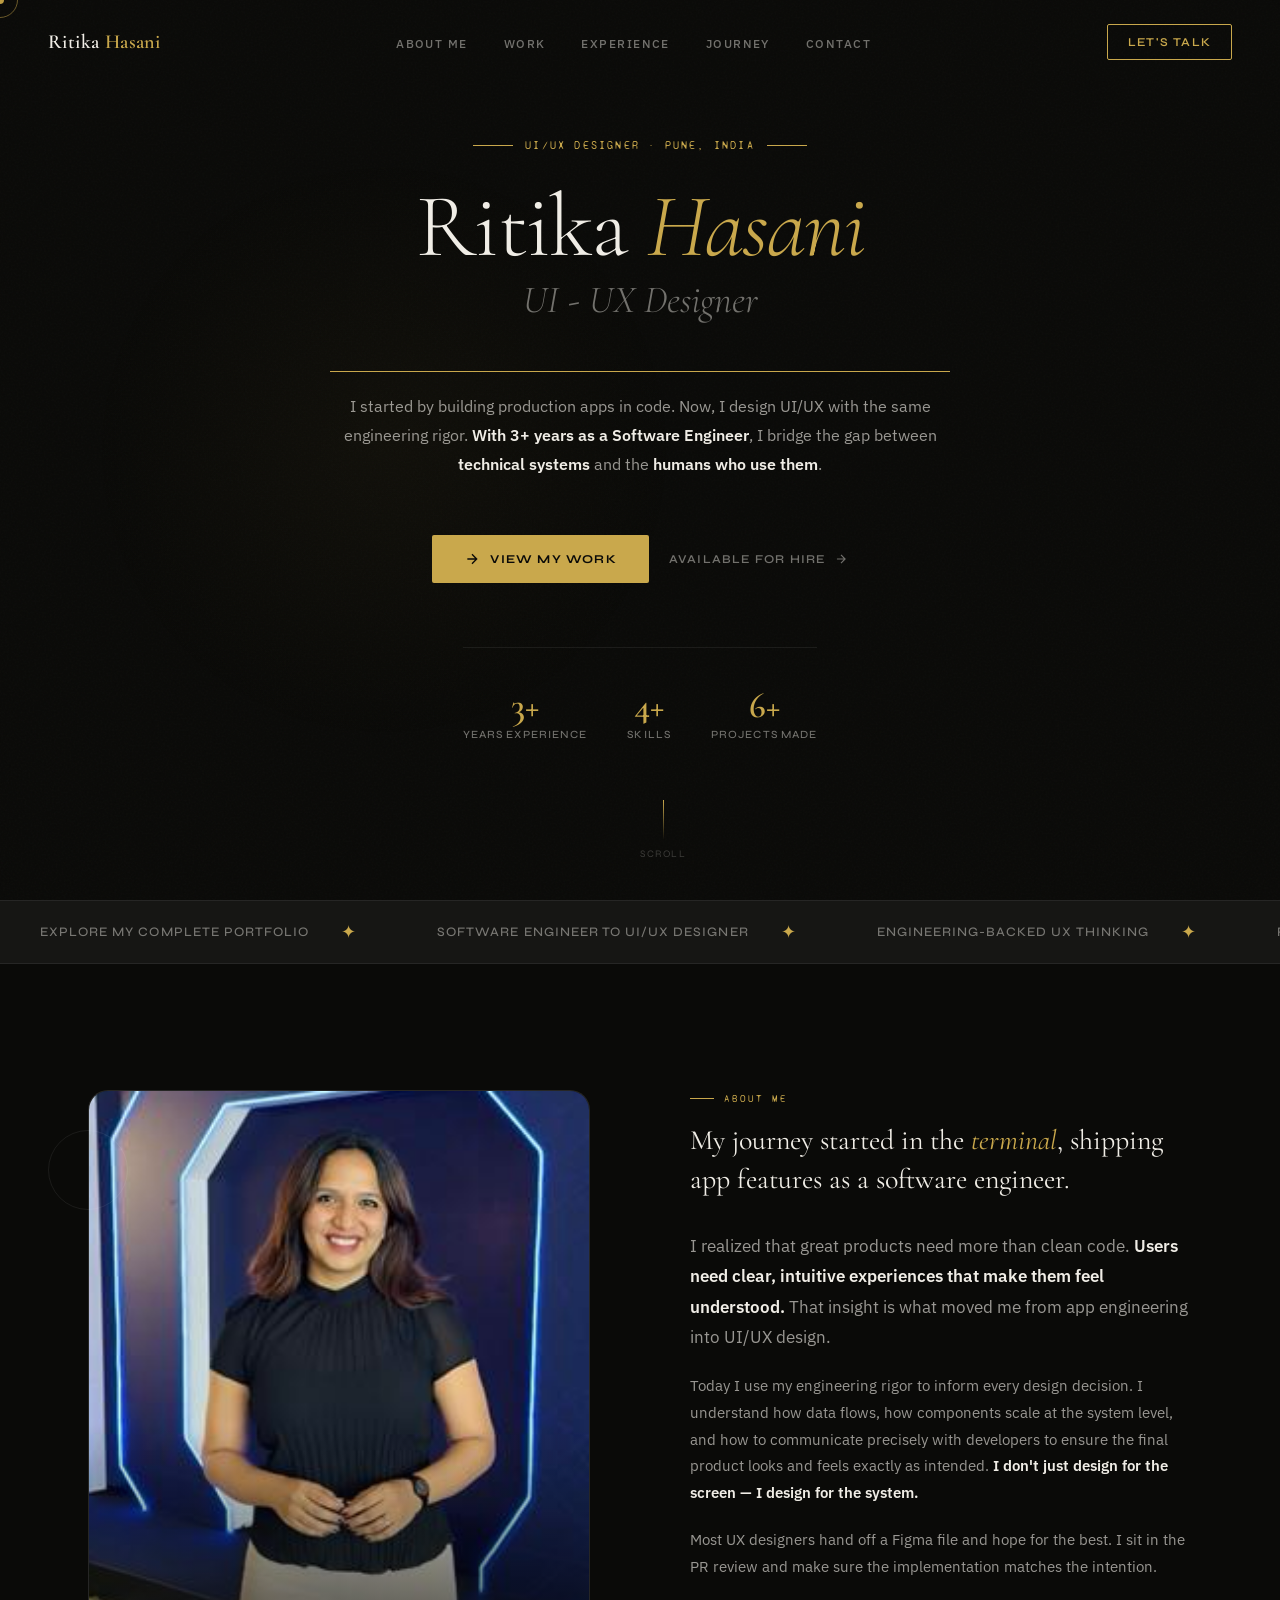
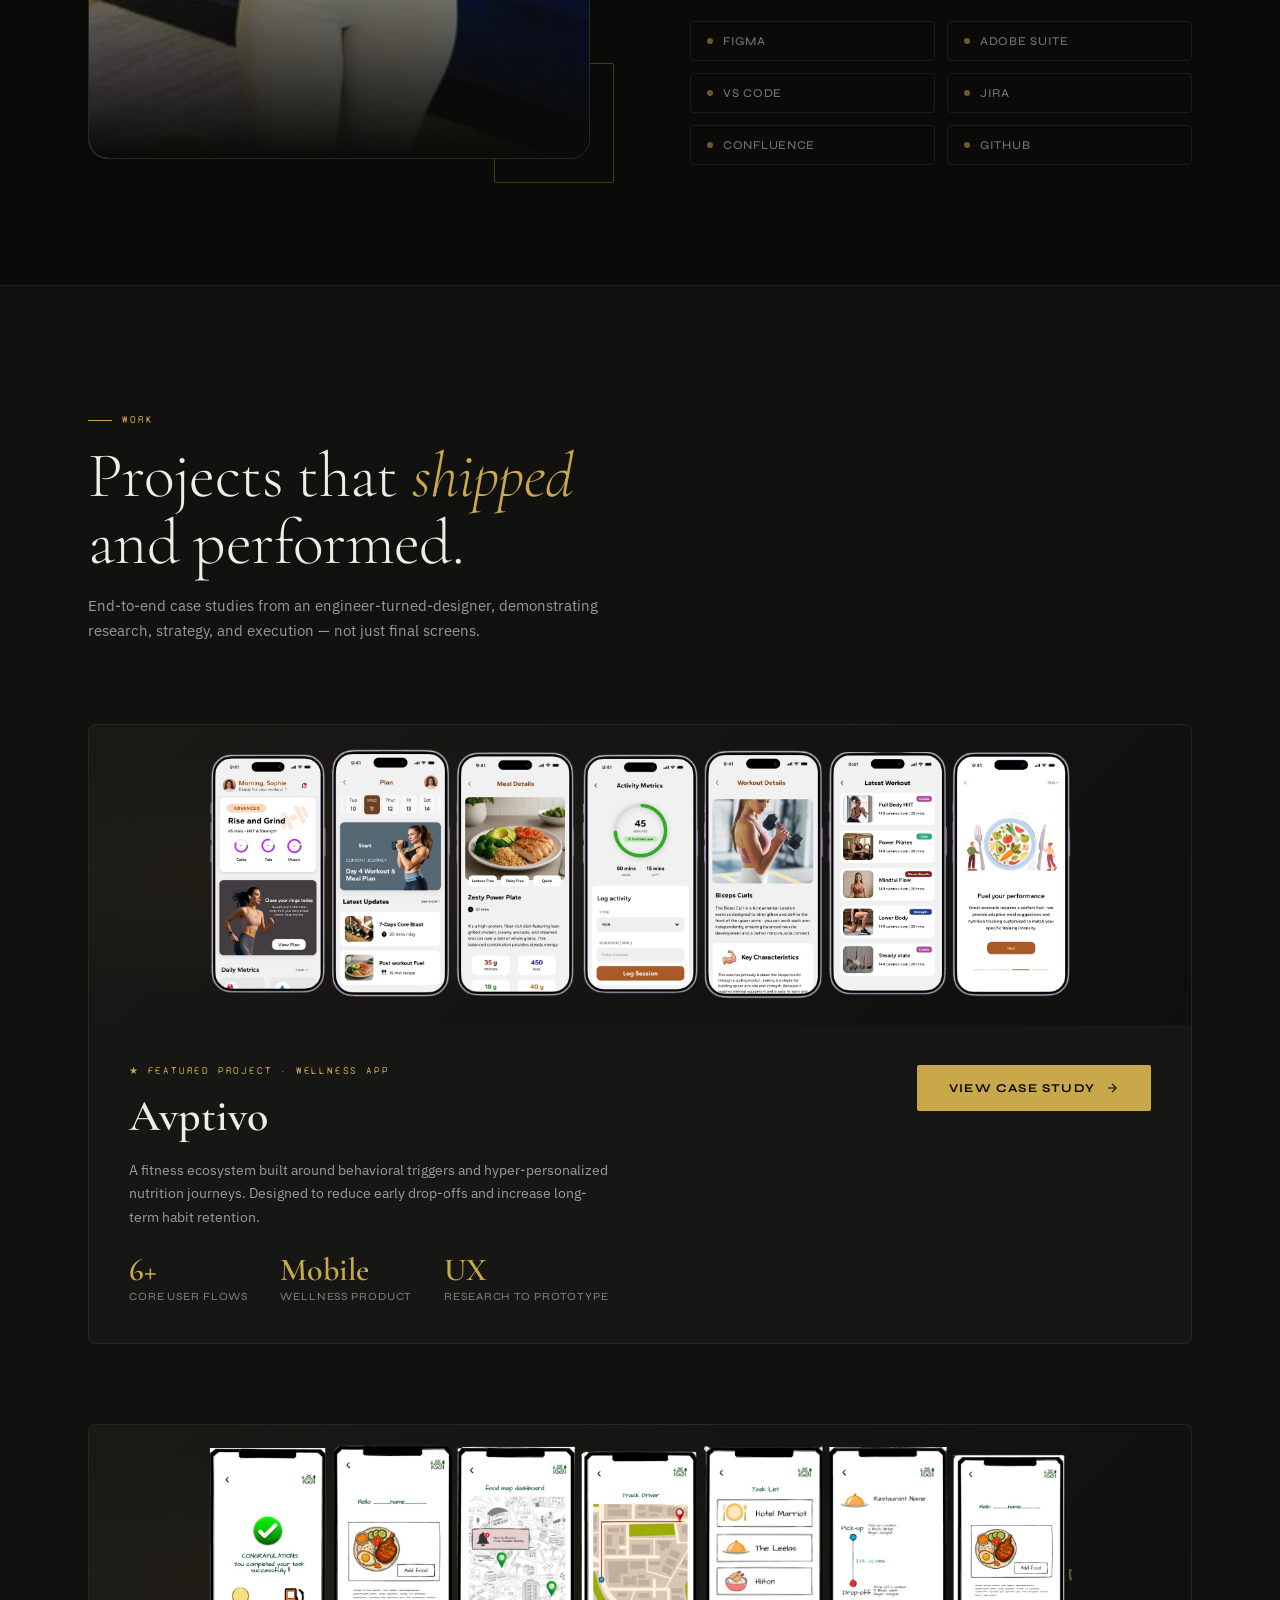
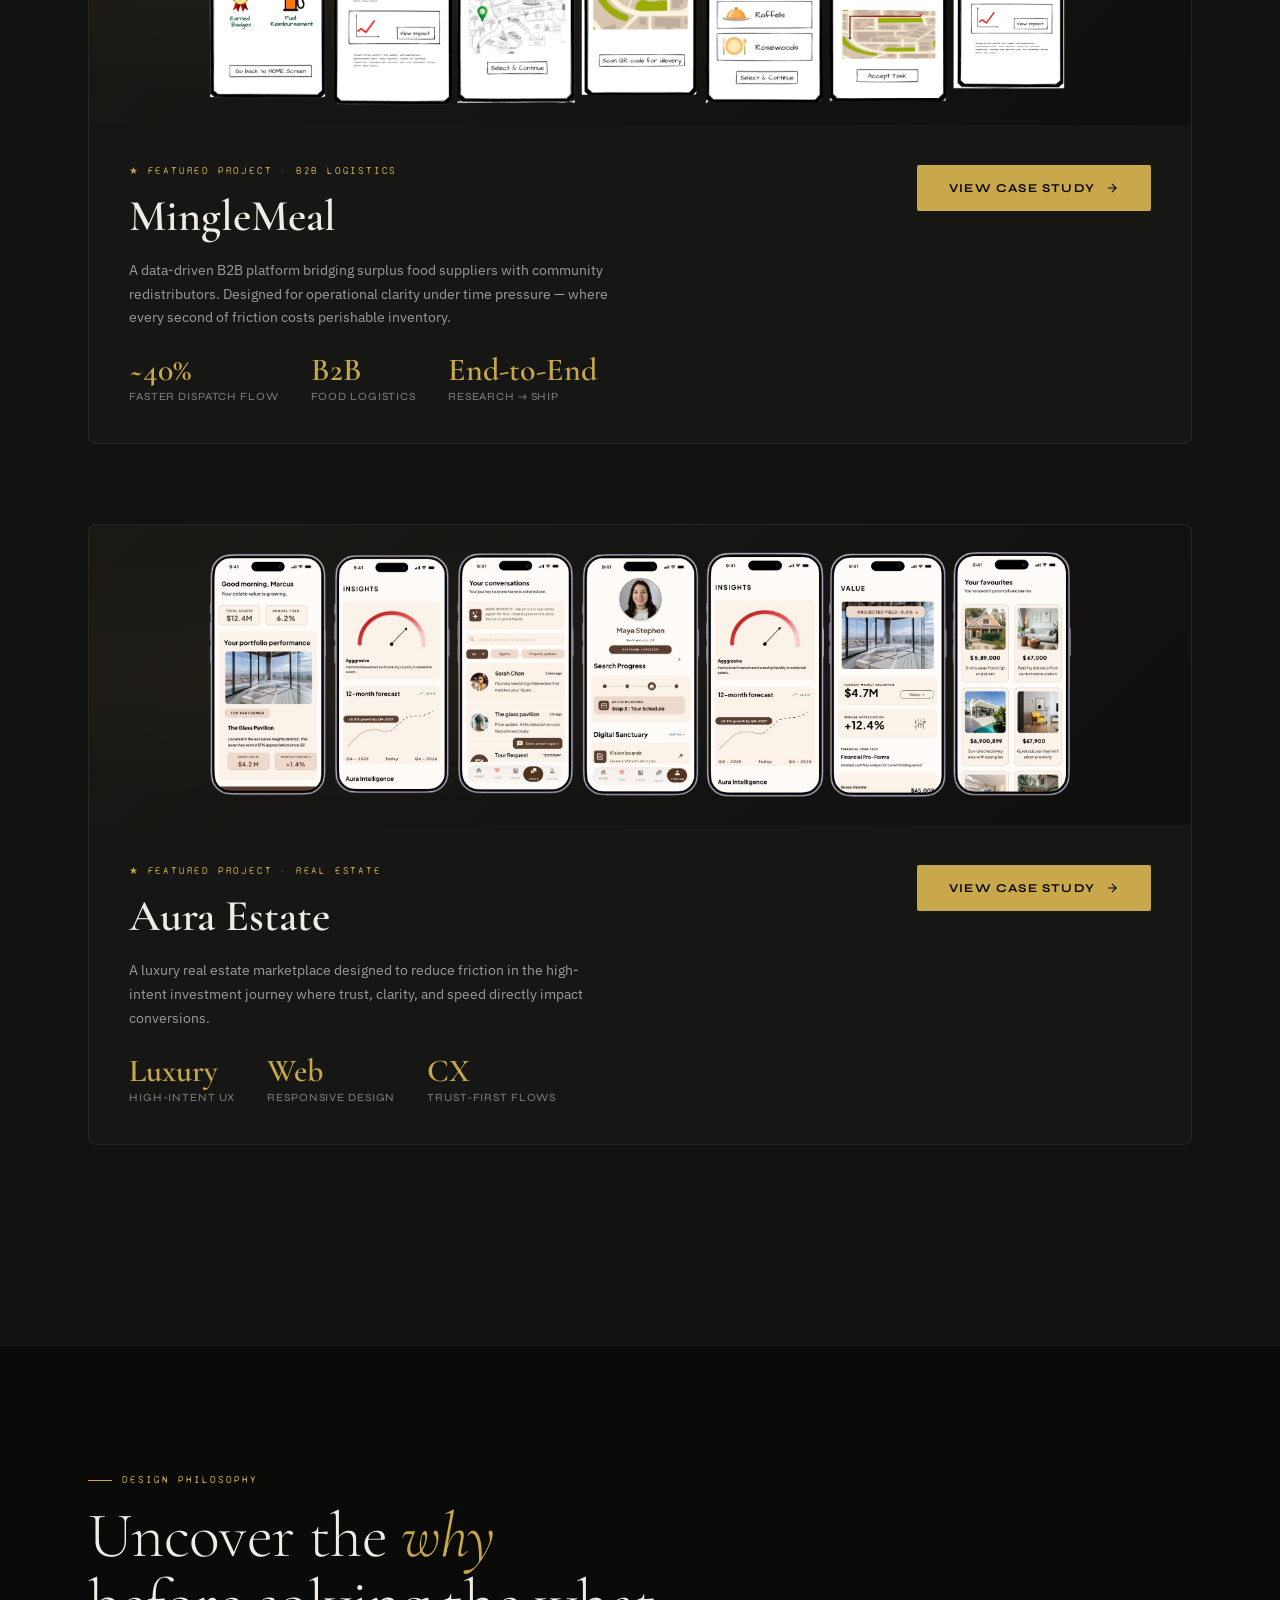
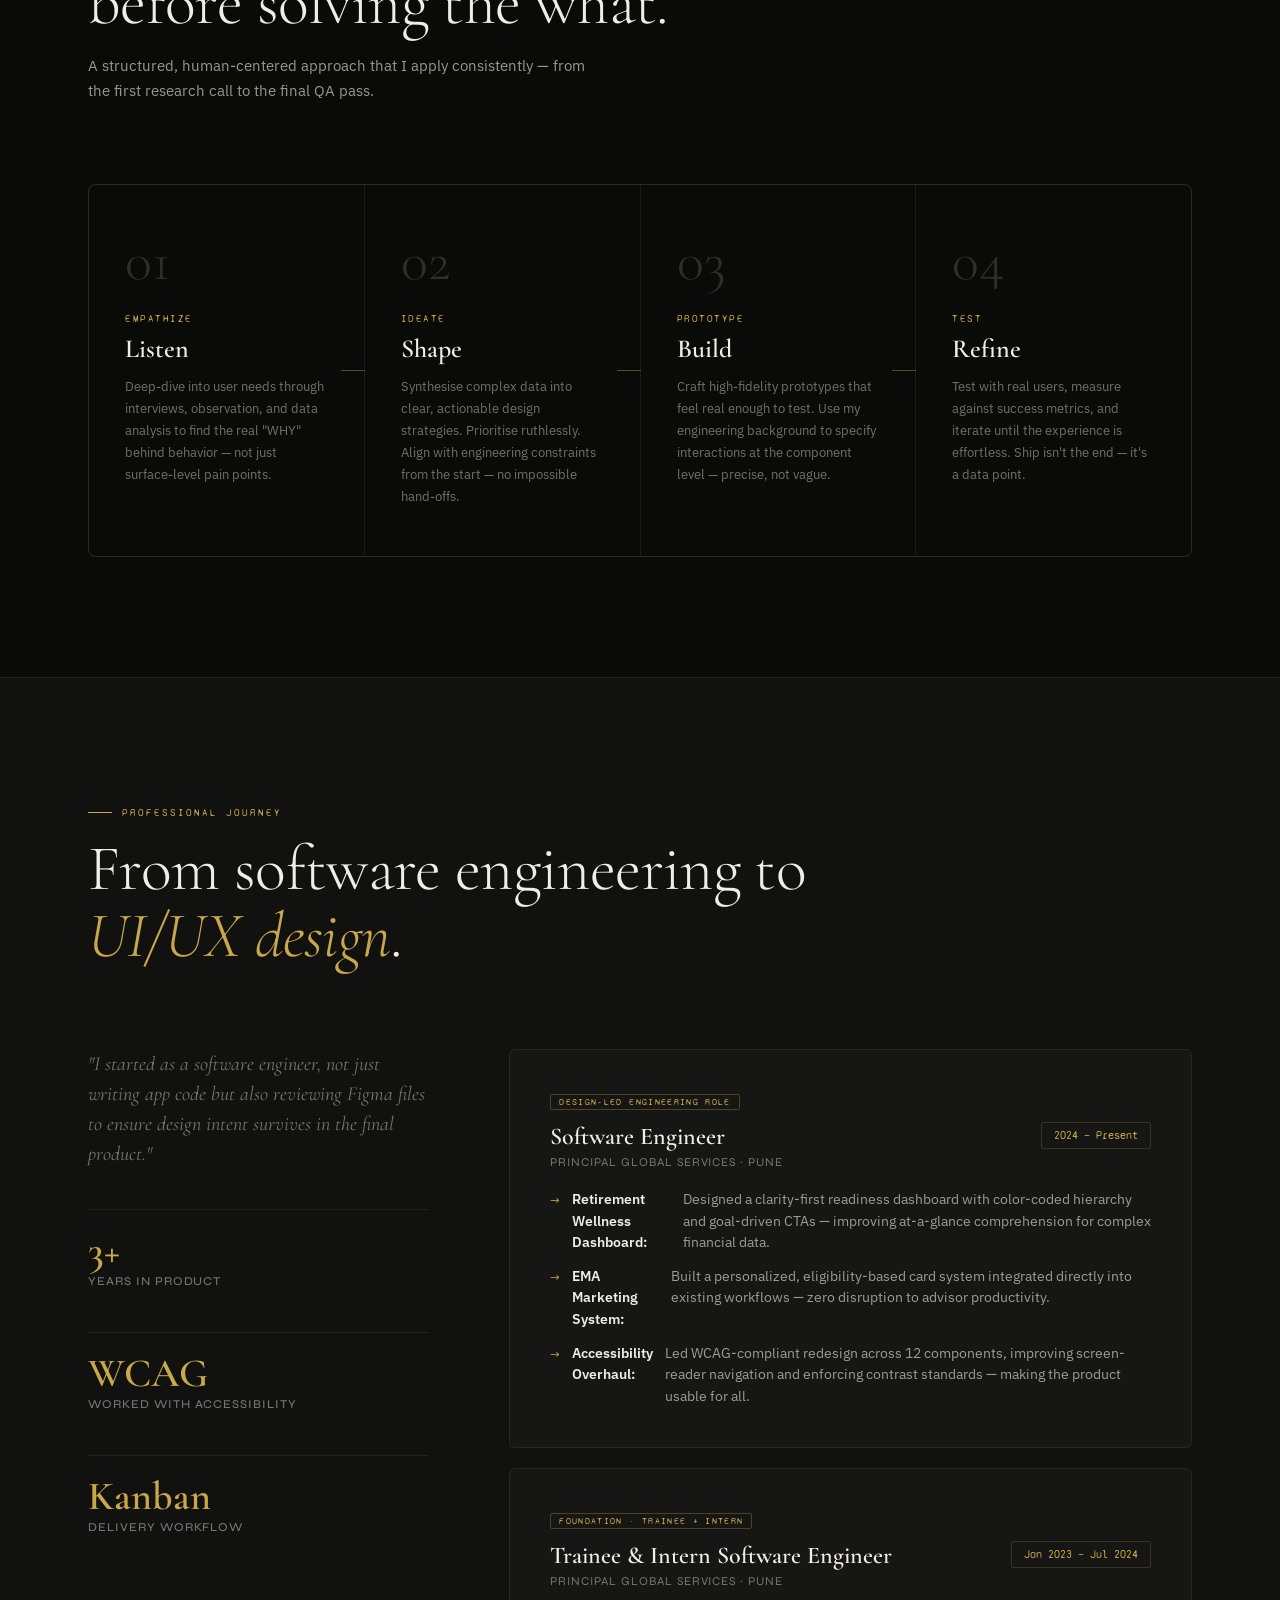
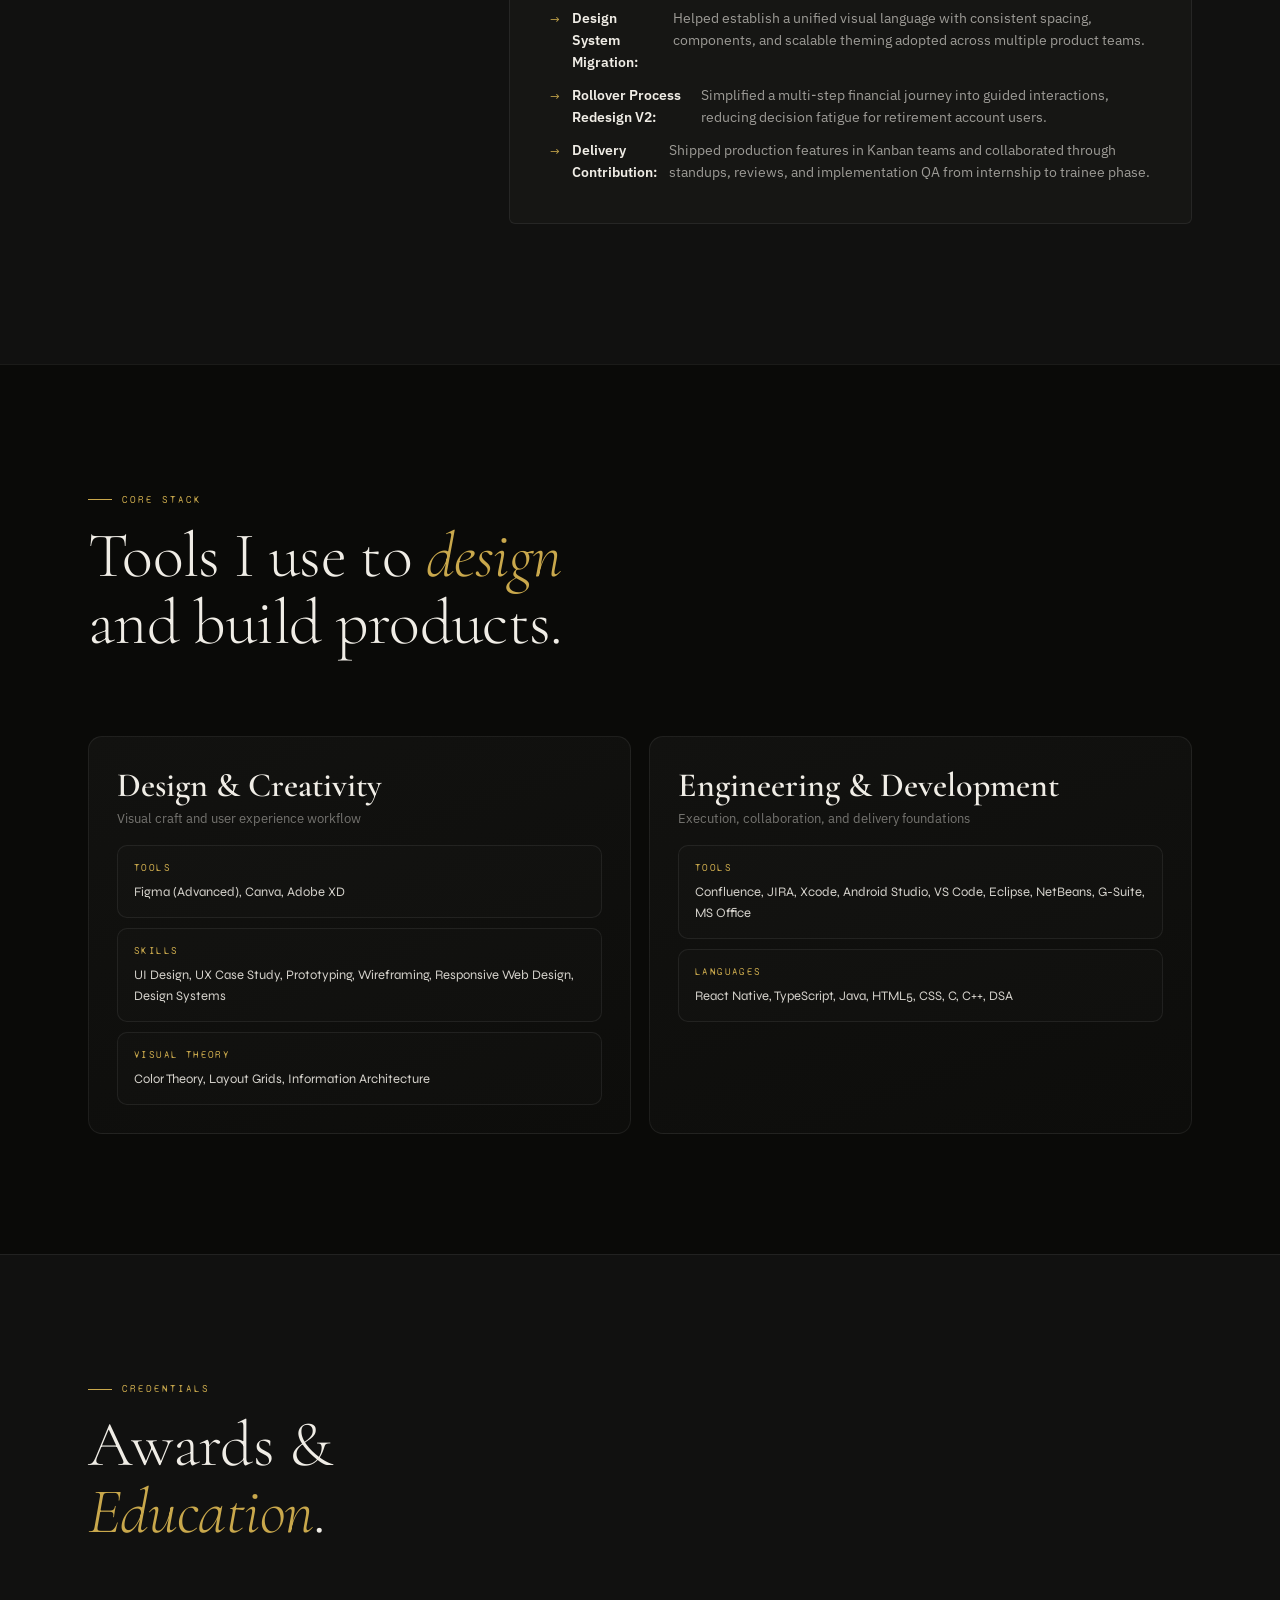
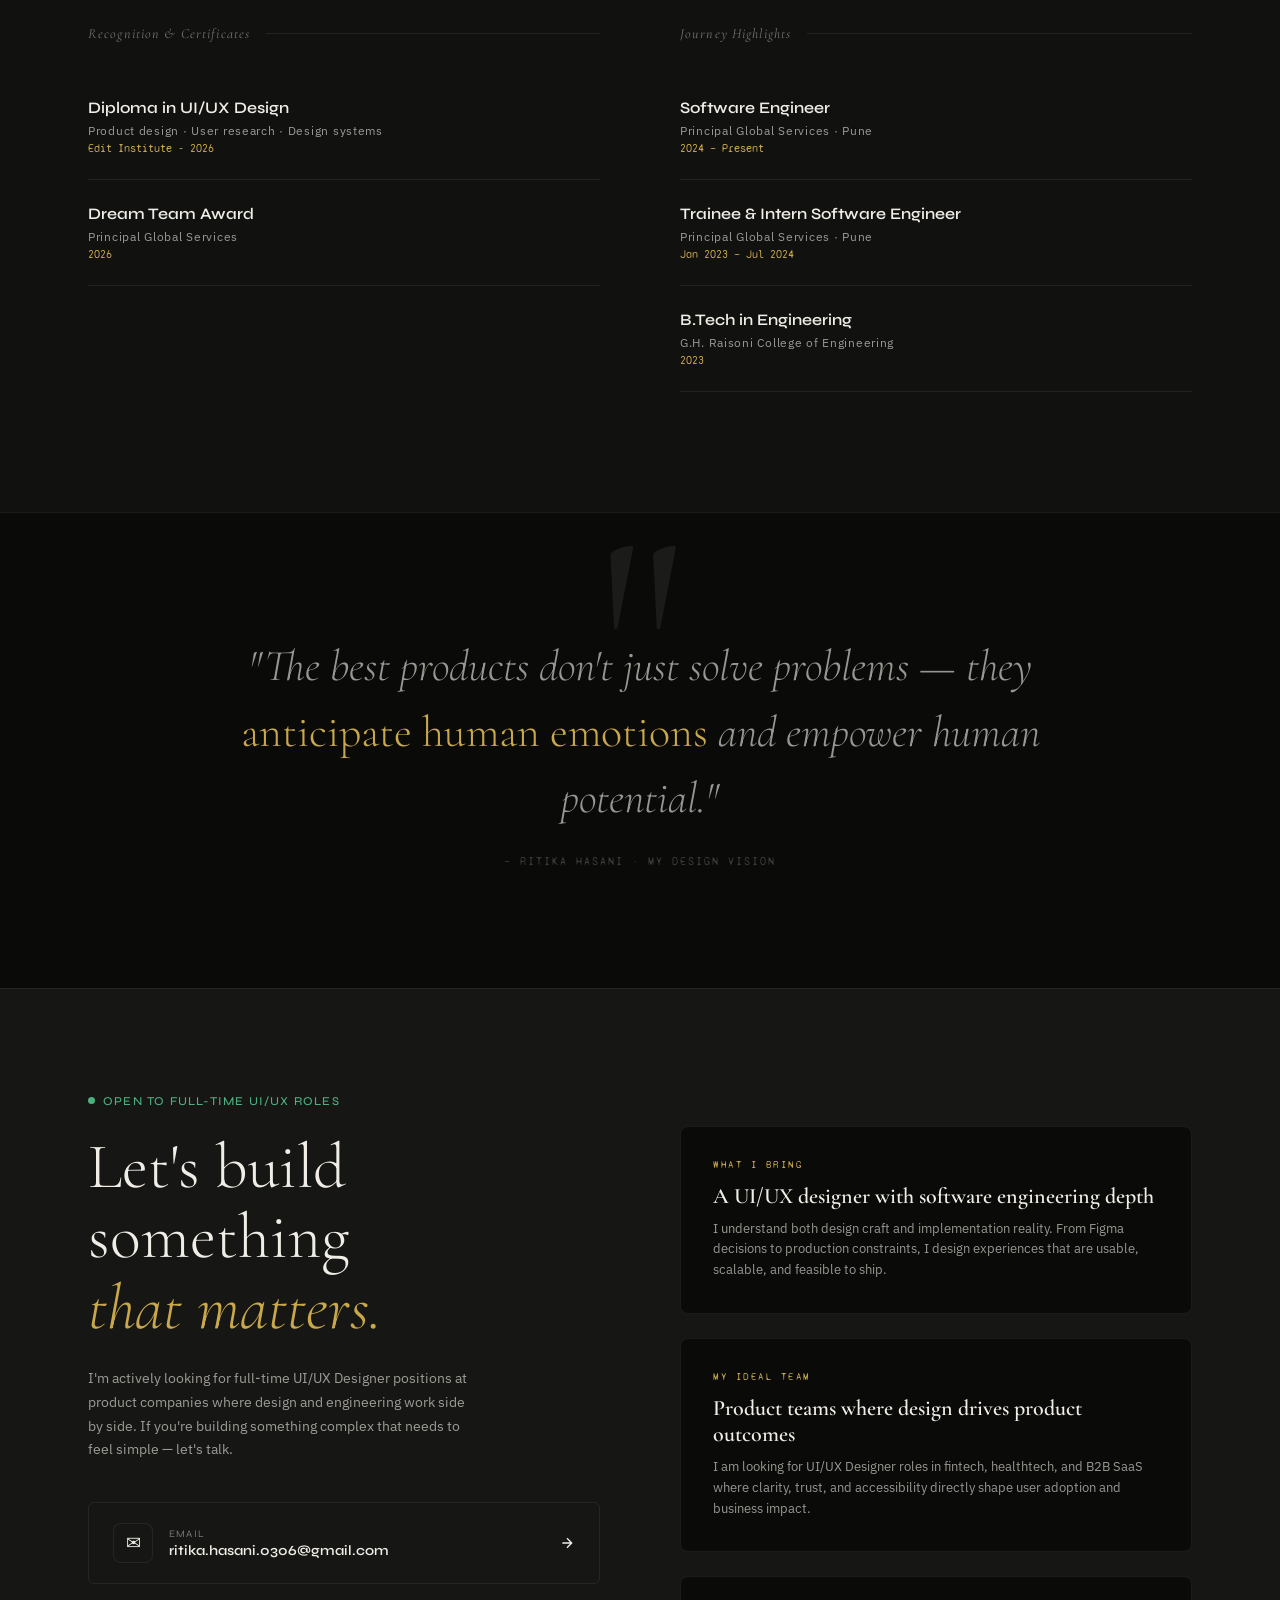
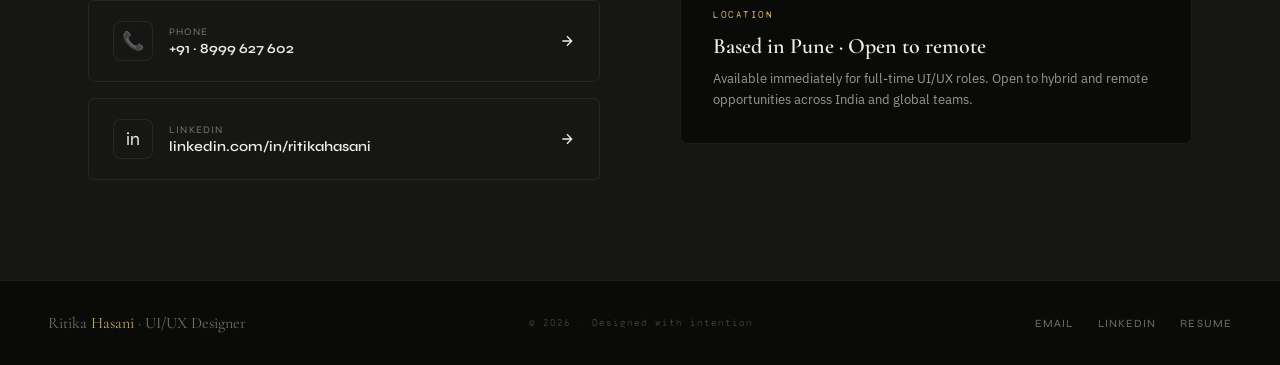
==== index.html @ 367a0a93 "Portfolio files and images" ====
<!DOCTYPE html>
<html lang="en">
  <head>
    <meta charset="UTF-8" />
    <meta name="viewport" content="width=device-width, initial-scale=1.0" />
    <title>Ritika Hasani — UI/UX Designer</title>
    <link rel="preconnect" href="https://fonts.googleapis.com" />
    <link
      href="https://fonts.googleapis.com/css2?family=Cormorant+Garamond:ital,wght@0,300;0,400;0,600;0,700;1,300;1,400;1,600&family=IBM+Plex+Sans:wght@400;500;600;700&family=Syne:wght@400;500;600;700;800&family=Syne+Mono&display=swap"
      rel="stylesheet"
    />
    <link rel="stylesheet" href="portfolio.css" />
  </head>
  <body>
    <!-- Cursor -->
    <div class="cursor" id="cursor"></div>
    <div class="cursor-ring" id="cursorRing"></div>

    <!-- ═══════ NAV ═══════ -->
    <nav id="nav">
      <a href="#" class="nav-logo">Ritika <span>Hasani</span></a>
      <ul class="nav-links">
        <li><a href="#about">About Me</a></li>
        <li><a href="#work">Work</a></li>
        <li><a href="#experience">Experience</a></li>
        <li><a href="#credentials">Journey</a></li>
        <li><a href="#contact">Contact</a></li>
      </ul>
      <a href="mailto:ritika.hasani.0306@gmail.com" class="nav-cta"
        >Let's Talk</a
      >
    </nav>

    <!-- ═══════ HERO ═══════ -->
    <section id="hero">
      <div class="hero-glow"></div>
      <div class="hero-left">
        <div class="hero-eyebrow">
          <div class="hero-eyebrow-line"></div>
          <span class="hero-eyebrow-text">UI/UX Designer · Pune, India</span>
          <div class="hero-eyebrow-line"></div>
        </div>
        <h1 class="hero-name">Ritika <em>Hasani</em></h1>
        <p class="hero-role">UI - UX Designer</p>
        <p class="hero-statement">
          I started by building production apps in code. Now, I design UI/UX
          with the same engineering rigor.
          <strong>With 3+ years as a Software Engineer</strong>, I bridge the
          gap between <strong>technical systems</strong> and the
          <strong>humans who use them</strong>.
        </p>
        <div class="hero-actions">
          <a href="#work" class="btn-primary">
            <svg
              width="16"
              height="16"
              fill="none"
              stroke="currentColor"
              stroke-width="2"
              viewBox="0 0 24 24"
            >
              <path d="M5 12h14M12 5l7 7-7 7" />
            </svg>
            View My Work
          </a>
          <a href="#contact" class="btn-secondary">
            Available for hire
            <svg
              width="14"
              height="14"
              fill="none"
              stroke="currentColor"
              stroke-width="2"
              viewBox="0 0 24 24"
            >
              <path d="M5 12h14M12 5l7 7-7 7" />
            </svg>
          </a>
        </div>
        <div class="hero-stats">
          <div>
            <div class="stat-num">3+</div>
            <div class="stat-label">Years Experience</div>
          </div>
          <div>
            <div class="stat-num">4+</div>
            <div class="stat-label">Skills</div>
          </div>
          <div>
            <div class="stat-num">6+</div>
            <div class="stat-label">Projects Made</div>
          </div>
        </div>
      </div>
      <div class="scroll-hint">
        <div class="scroll-line"></div>
        Scroll
      </div>
    </section>

    <!-- ═══════ MARQUEE ═══════ -->
    <div class="marquee-section">
      <div class="marquee-track">
        <div class="marquee-item">
          Explore My Complete Portfolio <span class="sep">✦</span>
        </div>
        <div class="marquee-item">
          Software Engineer to UI/UX Designer <span class="sep">✦</span>
        </div>
        <div class="marquee-item">
          Engineering-Backed UX Thinking <span class="sep">✦</span>
        </div>
        <div class="marquee-item">
          Real Products, Real Users, Real Outcomes <span class="sep">✦</span>
        </div>
        <div class="marquee-item">
          UI/UX Case Studies That Ship <span class="sep">✦</span>
        </div>
        <div class="marquee-item">
          Design Systems and App Development <span class="sep">✦</span>
        </div>
        <div class="marquee-item">
          Open to UI/UX Designer Roles <span class="sep">✦</span>
        </div>
        <div class="marquee-item">
          Explore My Complete Portfolio <span class="sep">✦</span>
        </div>
        <div class="marquee-item">
          Software Engineer to UI/UX Designer <span class="sep">✦</span>
        </div>
        <div class="marquee-item">
          Engineering-Backed UX Thinking <span class="sep">✦</span>
        </div>
        <div class="marquee-item">
          Real Products, Real Users, Real Outcomes <span class="sep">✦</span>
        </div>
        <div class="marquee-item">
          UI/UX Case Studies That Ship <span class="sep">✦</span>
        </div>
        <div class="marquee-item">
          Design Systems and App Development <span class="sep">✦</span>
        </div>
        <div class="marquee-item">
          Open to UI/UX Designer Roles <span class="sep">✦</span>
        </div>
      </div>
    </div>

    <!-- ═══════ ABOUT ═══════ -->
    <section id="about" class="section-pad">
      <div class="container">
        <div class="about-grid">
          <div class="about-image-area reveal">
            <div class="about-image-frame">
              <img
                class="about-image-photo"
                src="Image.png"
                alt="Ritika Hasani"
              />
            </div>
            <div class="about-deco-box"></div>
            <div class="about-deco-dot"></div>
          </div>
          <div class="about-content">
            <div class="section-tag reveal">About Me</div>
            <p class="about-lead reveal reveal-delay-1">
              My journey started in the <em>terminal</em>, shipping app features
              as a software engineer.
            </p>
            <p class="about-body about-body-shift reveal reveal-delay-2">
              I realized that great products need more than clean code.
              <strong
                >Users need clear, intuitive experiences that make them feel
                understood.</strong
              >
              That insight is what moved me from app engineering into UI/UX
              design.
            </p>
            <p class="about-body reveal reveal-delay-2">
              Today I use my engineering rigor to inform every design decision.
              I understand how data flows, how components scale at the system
              level, and how to communicate precisely with developers to ensure
              the final product looks and feels exactly as intended.
              <strong
                >I don't just design for the screen — I design for the
                system.</strong
              >
            </p>
            <p class="about-body reveal reveal-delay-3">
              Most UX designers hand off a Figma file and hope for the best. I
              sit in the PR review and make sure the implementation matches the
              intention.
            </p>
            <div class="skills-grid reveal reveal-delay-4">
              <div class="skill-chip">
                <span class="skill-chip-dot"></span>Figma
              </div>
              <div class="skill-chip">
                <span class="skill-chip-dot"></span>Adobe Suite
              </div>
              <div class="skill-chip">
                <span class="skill-chip-dot"></span>VS Code
              </div>
              <div class="skill-chip">
                <span class="skill-chip-dot"></span>JIRA
              </div>
              <div class="skill-chip">
                <span class="skill-chip-dot"></span>Confluence
              </div>
              <div class="skill-chip">
                <span class="skill-chip-dot"></span>GitHub
              </div>
            </div>
          </div>
        </div>
      </div>
    </section>

    <!-- ═══════ WORK ═══════ -->
    <section id="work" class="section-pad">
      <div class="container">
        <div class="section-header reveal">
          <div class="section-tag">Work</div>
          <h2 class="section-title">
            Projects that <em>shipped</em><br />and performed.
          </h2>
          <p class="section-subtitle">
            End-to-end case studies from an engineer-turned-designer,
            demonstrating research, strategy, and execution — not just final
            screens.
          </p>
        </div>

        <!-- Project 01 -->
        <div class="featured-project reveal">
          <div class="featured-project-image">
            <div class="project-gallery project-gallery-avptivo">
              <div class="project-shot">
                <img
                  src="avptivo_1.png"
                  alt="Avptivo screen one"
                />
              </div>
              <div class="project-shot">
                <img
                  src="avptivo_2.png"
                  alt="Avptivo screen two"
                />
              </div>
              <div class="project-shot">
                <img
                  src="avptivo_3.png"
                  alt="Avptivo screen three"
                />
              </div>
              <div class="project-shot">
                <img
                  src="avptivo_4.png"
                  alt="Avptivo screen four"
                />
              </div>
              <div class="project-shot">
                <img
                  src="avptivo_5.png"
                  alt="Avptivo screen five"
                />
              </div>
              <div class="project-shot">
                <img
                  src="avptivo_6.png"
                  alt="Avptivo screen six"
                />
              </div>
              <div class="project-shot">
                <img
                  src="avptivo_7.png"
                  alt="Avptivo screen seven"
                />
              </div>
            </div>
          </div>
          <div class="featured-project-body">
            <div>
              <div class="featured-label">
                ★ Featured Project · Wellness App
              </div>
              <h3 class="featured-title">Avptivo</h3>
              <p class="featured-desc">
                A fitness ecosystem built around behavioral triggers and
                hyper-personalized nutrition journeys. Designed to reduce early
                drop-offs and increase long-term habit retention.
              </p>
              <div class="featured-metrics">
                <div>
                  <div class="metric-val">6+</div>
                  <div class="metric-label">Core user flows</div>
                </div>
                <div>
                  <div class="metric-val">Mobile</div>
                  <div class="metric-label">Wellness product</div>
                </div>
                <div>
                  <div class="metric-val">UX</div>
                  <div class="metric-label">Research to prototype</div>
                </div>
              </div>
            </div>
            <a
              href="https://www.behance.net/gallery/241672603/MingleMeal"
              class="btn-primary"
              style="align-self: flex-start; white-space: nowrap"
              target="_blank"
              rel="noopener noreferrer"
            >
              View Case Study
              <svg
                width="14"
                height="14"
                fill="none"
                stroke="currentColor"
                stroke-width="2"
                viewBox="0 0 24 24"
              >
                <path d="M5 12h14M12 5l7 7-7 7" />
              </svg>
            </a>
          </div>
        </div>

        <!-- Project 02 -->
        <div class="featured-project reveal reveal-delay-1">
          <div class="featured-project-image">
            <div class="project-gallery project-gallery-minglemeal">
              <div class="project-shot">
                <img
                  src="minglemeal_1.png"
                  alt="MingleMeal screen one"
                />
              </div>
              <div class="project-shot">
                <img
                  src="minglemeal_2.png"
                  alt="MingleMeal screen two"
                />
              </div>
              <div class="project-shot">
                <img
                  src="minglemeal_3.png"
                  alt="MingleMeal screen three"
                />
              </div>
              <div class="project-shot">
                <img
                  src="minglemeal_4.png"
                  alt="MingleMeal screen four"
                />
              </div>
              <div class="project-shot">
                <img
                  src="minglemeal_5.png"
                  alt="MingleMeal screen five"
                />
              </div>
              <div class="project-shot">
                <img
                  src="minglemeal_6.png"
                  alt="MingleMeal screen six"
                />
              </div>
              <div class="project-shot">
                <img
                  src="minglemeal_7.png"
                  alt="MingleMeal screen seven"
                />
              </div>
            </div>
          </div>
          <div class="featured-project-body">
            <div>
              <div class="featured-label">
                ★ Featured Project · B2B Logistics
              </div>
              <h3 class="featured-title">MingleMeal</h3>
              <p class="featured-desc">
                A data-driven B2B platform bridging surplus food suppliers with
                community redistributors. Designed for operational clarity under
                time pressure — where every second of friction costs perishable
                inventory.
              </p>
              <div class="featured-metrics">
                <div>
                  <div class="metric-val">~40%</div>
                  <div class="metric-label">Faster dispatch flow</div>
                </div>
                <div>
                  <div class="metric-val">B2B</div>
                  <div class="metric-label">Food logistics</div>
                </div>
                <div>
                  <div class="metric-val">End-to-End</div>
                  <div class="metric-label">Research → Ship</div>
                </div>
              </div>
            </div>
            <a
              href="https://www.behance.net/gallery/241672603/MingleMeal"
              class="btn-primary"
              style="align-self: flex-start; white-space: nowrap"
              target="_blank"
              rel="noopener noreferrer"
            >
              View Case Study
              <svg
                width="14"
                height="14"
                fill="none"
                stroke="currentColor"
                stroke-width="2"
                viewBox="0 0 24 24"
              >
                <path d="M5 12h14M12 5l7 7-7 7" />
              </svg>
            </a>
          </div>
        </div>

        <!-- Project 03 -->
        <div class="featured-project reveal reveal-delay-2">
          <div class="featured-project-image">
            <div class="project-gallery project-gallery-aura">
              <div class="project-shot">
                <img
                  src="auraestate_1.png"
                  alt="Aura Estate screen one"
                />
              </div>
              <div class="project-shot">
                <img
                  src="auraestate_2.png"
                  alt="Aura Estate screen two"
                />
              </div>
              <div class="project-shot">
                <img
                  src="auraestate_3.png"
                  alt="Aura Estate screen three"
                />
              </div>
              <div class="project-shot">
                <img
                  src="auraestate_4.png"
                  alt="Aura Estate screen four"
                />
              </div>
              <div class="project-shot">
                <img
                  src="auraestate_5.png"
                  alt="Aura Estate screen five"
                />
              </div>
              <div class="project-shot">
                <img
                  src="auraestate_6.png"
                  alt="Aura Estate screen six"
                />
              </div>
              <div class="project-shot">
                <img
                  src="auraestate_7.png"
                  alt="Aura Estate screen seven"
                />
              </div>
            </div>
          </div>
          <div class="featured-project-body">
            <div>
              <div class="featured-label">★ Featured Project · Real Estate</div>
              <h3 class="featured-title">Aura Estate</h3>
              <p class="featured-desc">
                A luxury real estate marketplace designed to reduce friction in
                the high-intent investment journey where trust, clarity, and
                speed directly impact conversions.
              </p>
              <div class="featured-metrics">
                <div>
                  <div class="metric-val">Luxury</div>
                  <div class="metric-label">High-intent UX</div>
                </div>
                <div>
                  <div class="metric-val">Web</div>
                  <div class="metric-label">Responsive design</div>
                </div>
                <div>
                  <div class="metric-val">CX</div>
                  <div class="metric-label">Trust-first flows</div>
                </div>
              </div>
            </div>
            <a
              href="https://www.behance.net/gallery/247977753/Aura-estate"
              class="btn-primary"
              style="align-self: flex-start; white-space: nowrap"
              target="_blank"
              rel="noopener noreferrer"
            >
              View Case Study
              <svg
                width="14"
                height="14"
                fill="none"
                stroke="currentColor"
                stroke-width="2"
                viewBox="0 0 24 24"
              >
                <path d="M5 12h14M12 5l7 7-7 7" />
              </svg>
            </a>
          </div>
        </div>
      </div>
    </section>

    <!-- ═══════ PROCESS ═══════ -->
    <section id="process" class="section-pad">
      <div class="container">
        <div class="section-header reveal">
          <div class="section-tag">Design Philosophy</div>
          <h2 class="section-title">
            Uncover the <em>why</em><br />before solving the what.
          </h2>
          <p class="section-subtitle">
            A structured, human-centered approach that I apply consistently —
            from the first research call to the final QA pass.
          </p>
        </div>
        <div class="process-grid reveal">
          <div class="process-step">
            <div class="process-step-num">01</div>
            <div class="process-step-label">Empathize</div>
            <div class="process-step-title">Listen</div>
            <div class="process-step-body">
              Deep-dive into user needs through interviews, observation, and
              data analysis to find the real "WHY" behind behavior — not just
              surface-level pain points.
            </div>
            <div class="process-connector"></div>
          </div>
          <div class="process-step">
            <div class="process-step-num">02</div>
            <div class="process-step-label">Ideate</div>
            <div class="process-step-title">Shape</div>
            <div class="process-step-body">
              Synthesise complex data into clear, actionable design strategies.
              Prioritise ruthlessly. Align with engineering constraints from the
              start — no impossible hand-offs.
            </div>
            <div class="process-connector"></div>
          </div>
          <div class="process-step">
            <div class="process-step-num">03</div>
            <div class="process-step-label">Prototype</div>
            <div class="process-step-title">Build</div>
            <div class="process-step-body">
              Craft high-fidelity prototypes that feel real enough to test. Use
              my engineering background to specify interactions at the component
              level — precise, not vague.
            </div>
            <div class="process-connector"></div>
          </div>
          <div class="process-step">
            <div class="process-step-num">04</div>
            <div class="process-step-label">Test</div>
            <div class="process-step-title">Refine</div>
            <div class="process-step-body">
              Test with real users, measure against success metrics, and iterate
              until the experience is effortless. Ship isn't the end — it's a
              data point.
            </div>
          </div>
        </div>
      </div>
    </section>

    <!-- ═══════ EXPERIENCE ═══════ -->
    <section id="experience" class="section-pad">
      <div class="container">
        <div class="section-header reveal">
          <div class="section-tag">Professional Journey</div>
          <h2 class="section-title">
            From software engineering to<br /><em>UI/UX design</em>.
          </h2>
        </div>
        <div class="exp-layout">
          <div class="exp-sidebar reveal">
            <p class="exp-sidebar-title">
              "I started as a software engineer, not just writing app code but
              also reviewing Figma files to ensure design intent survives in the
              final product."
            </p>
            <div class="exp-quick-stats">
              <div class="exp-stat">
                <div class="exp-stat-num">3+</div>
                <div class="exp-stat-label">Years in Product</div>
              </div>
              <div class="exp-stat">
                <div class="exp-stat-num">WCAG</div>
                <div class="exp-stat-label">Worked with Accessibility</div>
              </div>
              <div class="exp-stat">
                <div class="exp-stat-num">Kanban</div>
                <div class="exp-stat-label">Delivery Workflow</div>
              </div>
            </div>
          </div>
          <div class="exp-timeline">
            <div class="exp-entry reveal">
              <div class="exp-design-label">Design-led Engineering Role</div>
              <div class="exp-entry-header">
                <div>
                  <div class="exp-role">Software Engineer</div>
                  <div class="exp-company">
                    Principal Global Services · Pune
                  </div>
                </div>
                <div class="exp-dates">2024 — Present</div>
              </div>
              <ul class="exp-highlights">
                <li>
                  <strong>Retirement Wellness Dashboard:</strong> Designed a
                  clarity-first readiness dashboard with color-coded hierarchy
                  and goal-driven CTAs — improving at-a-glance comprehension for
                  complex financial data.
                </li>
                <li>
                  <strong>EMA Marketing System:</strong> Built a personalized,
                  eligibility-based card system integrated directly into
                  existing workflows — zero disruption to advisor productivity.
                </li>
                <li>
                  <strong>Accessibility Overhaul:</strong> Led WCAG-compliant
                  redesign across 12 components, improving screen-reader
                  navigation and enforcing contrast standards — making the
                  product usable for all.
                </li>
              </ul>
            </div>
            <div class="exp-entry reveal reveal-delay-1">
              <div class="exp-design-label">Foundation · Trainee + Intern</div>
              <div class="exp-entry-header">
                <div>
                  <div class="exp-role">Trainee & Intern Software Engineer</div>
                  <div class="exp-company">
                    Principal Global Services · Pune
                  </div>
                </div>
                <div class="exp-dates">Jan 2023 — Jul 2024</div>
              </div>
              <ul class="exp-highlights">
                <li>
                  <strong>Design System Migration:</strong> Helped establish a
                  unified visual language with consistent spacing, components,
                  and scalable theming adopted across multiple product teams.
                </li>
                <li>
                  <strong>Rollover Process Redesign V2:</strong> Simplified a
                  multi-step financial journey into guided interactions,
                  reducing decision fatigue for retirement account users.
                </li>
                <li>
                  <strong>Delivery Contribution:</strong> Shipped production
                  features in Kanban teams and collaborated through standups,
                  reviews, and implementation QA from internship to trainee
                  phase.
                </li>
              </ul>
            </div>
          </div>
        </div>
      </div>
    </section>

    <!-- ═══════ TOOLS ═══════ -->
    <section id="stack" class="section-pad">
      <div class="container">
        <div class="section-header reveal">
          <div class="section-tag">Core Stack</div>
          <h2 class="section-title">
            Tools I use to <em>design</em><br />and build products.
          </h2>
        </div>
        <div class="stack-tabs reveal">
          <article class="stack-tab">
            <div class="stack-tab-head">
              <h3>Design & Creativity</h3>
              <p>Visual craft and user experience workflow</p>
            </div>
            <div class="stack-chip-grid">
              <div class="stack-chip">
                <span class="stack-chip-label">Tools</span>
                Figma (Advanced), Canva, Adobe XD
              </div>
              <div class="stack-chip">
                <span class="stack-chip-label">Skills</span>
                UI Design, UX Case Study, Prototyping, Wireframing, Responsive
                Web Design, Design Systems
              </div>
              <div class="stack-chip">
                <span class="stack-chip-label">Visual Theory</span>
                Color Theory, Layout Grids, Information Architecture
              </div>
            </div>
          </article>
          <article class="stack-tab">
            <div class="stack-tab-head">
              <h3>Engineering & Development</h3>
              <p>Execution, collaboration, and delivery foundations</p>
            </div>
            <div class="stack-chip-grid">
              <div class="stack-chip">
                <span class="stack-chip-label">Tools</span>
                Confluence, JIRA, Xcode, Android Studio, VS Code, Eclipse,
                NetBeans, G-Suite, MS Office
              </div>
              <div class="stack-chip">
                <span class="stack-chip-label">Languages</span>
                React Native, TypeScript, Java, HTML5, CSS, C, C++, DSA
              </div>
            </div>
          </article>
        </div>
      </div>
    </section>

    <!-- ═══════ CREDENTIALS ═══════ -->
    <section id="credentials" class="section-pad">
      <div class="container">
        <div class="section-header reveal">
          <div class="section-tag">Credentials</div>
          <h2 class="section-title">Awards &<br /><em>Education</em>.</h2>
        </div>
        <div class="creds-grid">
          <div class="reveal">
            <div class="creds-col-title">Recognition & Certificates</div>
            <div class="cred-item">
              <div class="cred-title">Diploma in UI/UX Design</div>
              <div class="cred-sub">
                Product design · User research · Design systems
              </div>
              <div class="cred-year">Edit Institute - 2026</div>
            </div>
            <div class="cred-item">
              <div class="cred-title">Dream Team Award</div>
              <div class="cred-sub">Principal Global Services</div>
              <div class="cred-year">2026</div>
            </div>
          </div>
          <div class="reveal reveal-delay-2">
            <div class="creds-col-title">Journey Highlights</div>
            <div class="cred-item">
              <div class="cred-title">Software Engineer</div>
              <div class="cred-sub">Principal Global Services · Pune</div>
              <div class="cred-year">2024 — Present</div>
            </div>
            <div class="cred-item">
              <div class="cred-title">Trainee & Intern Software Engineer</div>
              <div class="cred-sub">Principal Global Services · Pune</div>
              <div class="cred-year">Jan 2023 — Jul 2024</div>
            </div>
            <div class="cred-item">
              <div class="cred-title">B.Tech in Engineering</div>
              <div class="cred-sub">G.H. Raisoni College of Engineering</div>
              <div class="cred-year">2023</div>
            </div>
          </div>
        </div>
      </div>
    </section>

    <!-- ═══════ QUOTE ═══════ -->
    <div class="quote-section">
      <p class="quote-text reveal">
        "The best products don't just solve problems — they
        <em>anticipate human emotions</em> and empower human potential."
      </p>
      <p class="quote-attr reveal reveal-delay-1">
        — Ritika Hasani · My Design vision
      </p>
    </div>

    <!-- ═══════ CONTACT ═══════ -->
    <section id="contact">
      <div class="container">
        <div class="contact-inner">
          <div class="contact-left reveal">
            <div class="contact-available">
              <div class="contact-available-dot"></div>
              Open to full-time UI/UX roles
            </div>
            <h2 class="contact-heading">
              Let's build something<br /><em>that matters.</em>
            </h2>
            <p class="contact-body">
              I'm actively looking for full-time UI/UX Designer positions at
              product companies where design and engineering work side by side.
              If you're building something complex that needs to feel simple —
              let's talk.
            </p>
            <div class="contact-links">
              <a
                href="mailto:ritika.hasani.0306@gmail.com"
                class="contact-link"
              >
                <div class="contact-link-icon">✉</div>
                <div class="contact-link-text">
                  <div class="contact-link-label">Email</div>
                  <div class="contact-link-value">
                    ritika.hasani.0306@gmail.com
                  </div>
                </div>
                <svg
                  width="16"
                  height="16"
                  fill="none"
                  stroke="currentColor"
                  stroke-width="2"
                  viewBox="0 0 24 24"
                >
                  <path d="M5 12h14M12 5l7 7-7 7" />
                </svg>
              </a>
              <a href="tel:+918999627602" class="contact-link">
                <div class="contact-link-icon">📞</div>
                <div class="contact-link-text">
                  <div class="contact-link-label">Phone</div>
                  <div class="contact-link-value">+91 · 8999 627 602</div>
                </div>
                <svg
                  width="16"
                  height="16"
                  fill="none"
                  stroke="currentColor"
                  stroke-width="2"
                  viewBox="0 0 24 24"
                >
                  <path d="M5 12h14M12 5l7 7-7 7" />
                </svg>
              </a>
              <a
                href="https://www.linkedin.com/in/ritika-hasani-b477501a9"
                class="contact-link"
                target="_blank"
                rel="noopener noreferrer"
              >
                <div class="contact-link-icon">in</div>
                <div class="contact-link-text">
                  <div class="contact-link-label">LinkedIn</div>
                  <div class="contact-link-value">
                    linkedin.com/in/ritikahasani
                  </div>
                </div>
                <svg
                  width="16"
                  height="16"
                  fill="none"
                  stroke="currentColor"
                  stroke-width="2"
                  viewBox="0 0 24 24"
                >
                  <path d="M5 12h14M12 5l7 7-7 7" />
                </svg>
              </a>
            </div>
          </div>
          <div class="contact-right reveal reveal-delay-2">
            <div class="contact-offer">
              <div class="contact-offer-label">What I bring</div>
              <div class="contact-offer-title">
                A UI/UX designer with software engineering depth
              </div>
              <div class="contact-offer-body">
                I understand both design craft and implementation reality. From
                Figma decisions to production constraints, I design experiences
                that are usable, scalable, and feasible to ship.
              </div>
            </div>
            <div class="contact-offer">
              <div class="contact-offer-label">My ideal team</div>
              <div class="contact-offer-title">
                Product teams where design drives product outcomes
              </div>
              <div class="contact-offer-body">
                I am looking for UI/UX Designer roles in fintech, healthtech,
                and B2B SaaS where clarity, trust, and accessibility directly
                shape user adoption and business impact.
              </div>
            </div>
            <div class="contact-offer">
              <div class="contact-offer-label">Location</div>
              <div class="contact-offer-title">
                Based in Pune · Open to remote
              </div>
              <div class="contact-offer-body">
                Available immediately for full-time UI/UX roles. Open to hybrid
                and remote opportunities across India and global teams.
              </div>
            </div>
          </div>
        </div>
      </div>
    </section>

    <!-- ═══════ FOOTER ═══════ -->
    <footer>
      <div class="footer-brand">
        Ritika <span>Hasani</span> · UI/UX Designer
      </div>
      <div class="footer-copy">© 2026 · Designed with intention</div>
      <div class="footer-links">
        <a href="mailto:ritika.hasani.0306@gmail.com">Email</a>
        <a
          href="https://www.linkedin.com/in/ritika-hasani-b477501a9"
          target="_blank"
          rel="noopener noreferrer"
          >LinkedIn</a
        >
        <a
          href="https://drive.google.com/file/d/1tnxW0wxCUoTkzGJmQP6nlmAHm0gdeO6A/view?usp=drivesdk"
          target="_blank"
          rel="noopener noreferrer"
          >Resume</a
        >
      </div>
    </footer>

    <script>
      // ═══ CURSOR ═══
      const cursor = document.getElementById("cursor");
      const ring = document.getElementById("cursorRing");
      let mx = 0,
        my = 0,
        rx = 0,
        ry = 0;
      document.addEventListener("mousemove", (e) => {
        mx = e.clientX;
        my = e.clientY;
        cursor.style.left = mx + "px";
        cursor.style.top = my + "px";
      });
      function animRing() {
        rx += (mx - rx) * 0.1;
        ry += (my - ry) * 0.1;
        ring.style.left = rx + "px";
        ring.style.top = ry + "px";
        requestAnimationFrame(animRing);
      }
      animRing();
      document.querySelectorAll("a, button, .project-card").forEach((el) => {
        el.addEventListener("mouseenter", () => {
          cursor.style.width = "16px";
          cursor.style.height = "16px";
          ring.style.width = "56px";
          ring.style.height = "56px";
        });
        el.addEventListener("mouseleave", () => {
          cursor.style.width = "8px";
          cursor.style.height = "8px";
          ring.style.width = "36px";
          ring.style.height = "36px";
        });
      });

      // ═══ NAV SCROLL ═══
      const nav = document.getElementById("nav");
      window.addEventListener("scroll", () => {
        nav.classList.toggle("scrolled", window.scrollY > 60);
      });

      // ═══ REVEAL ON SCROLL ═══
      const revealEls = document.querySelectorAll(".reveal");
      const io = new IntersectionObserver(
        (entries) => {
          entries.forEach((e) => {
            if (e.isIntersecting) {
              e.target.classList.add("visible");
              io.unobserve(e.target);
            }
          });
        },
        { threshold: 0.12 },
      );
      revealEls.forEach((el) => io.observe(el));
    </script>
  </body>
</html>
---- portfolio.css ----
/* ═══════════════════════════════════════════
   RESET & TOKENS
═══════════════════════════════════════════ */
*,
*::before,
*::after {
  box-sizing: border-box;
  margin: 0;
  padding: 0;
}
html {
  scroll-behavior: smooth;
}

:root {
  --bg: #0a0a08;
  --bg2: #111110;
  --surface: #161614;
  --border: rgba(255, 255, 255, 0.07);
  --border-bright: rgba(255, 255, 255, 0.15);
  --text: #f0ede6;
  --text-muted: rgba(240, 237, 230, 0.45);
  --text-dim: rgba(240, 237, 230, 0.22);
  --gold: #c9a84c;
  --gold-light: #e8c97b;
  --gold-dim: rgba(201, 168, 76, 0.15);
  --accent: #d4a373;
  --red-soft: #c0614a;
  --ease: cubic-bezier(0.16, 1, 0.3, 1);
  --body-font: "IBM Plex Sans", sans-serif;
  --copy-muted: rgba(240, 237, 230, 0.62);
}

body {
  font-family: "Syne", sans-serif;
  background: var(--bg);
  color: var(--text);
  overflow-x: hidden;
  cursor: none;
}
p,
li,
.section-subtitle,
.hero-statement,
.about-body,
.project-desc,
.featured-desc,
.process-step-body,
.exp-highlights li,
.cred-sub,
.contact-body,
.contact-offer-body,
.tool-desc {
  font-family: var(--body-font);
  color: var(--copy-muted);
}

/* ═══════════════════════════════════════════
   CUSTOM CURSOR
═══════════════════════════════════════════ */
.cursor {
  position: fixed;
  width: 8px;
  height: 8px;
  background: var(--gold);
  border-radius: 50%;
  pointer-events: none;
  z-index: 9999;
  transform: translate(-50%, -50%);
  transition: width 0.3s var(--ease), height 0.3s var(--ease), background 0.3s;
  mix-blend-mode: difference;
}
.cursor-ring {
  position: fixed;
  width: 36px;
  height: 36px;
  border: 1px solid rgba(201, 168, 76, 0.5);
  border-radius: 50%;
  pointer-events: none;
  z-index: 9998;
  transform: translate(-50%, -50%);
  transition: transform 0.12s var(--ease), width 0.3s var(--ease),
    height 0.3s var(--ease), opacity 0.3s;
}
body:hover .cursor {
  opacity: 1;
}

/* ═══════════════════════════════════════════
   NOISE TEXTURE OVERLAY
═══════════════════════════════════════════ */
body::before {
  content: "";
  position: fixed;
  inset: 0;
  background-image: url("data:image/svg+xml,%3Csvg viewBox='0 0 512 512' xmlns='http://www.w3.org/2000/svg'%3E%3Cfilter id='noise'%3E%3CfeTurbulence type='fractalNoise' baseFrequency='0.9' numOctaves='4' stitchTiles='stitch'/%3E%3C/filter%3E%3Crect width='100%25' height='100%25' filter='url(%23noise)' opacity='0.04'/%3E%3C/svg%3E");
  pointer-events: none;
  z-index: 1;
  opacity: 0.6;
}

/* ═══════════════════════════════════════════
   NAVIGATION
═══════════════════════════════════════════ */
nav {
  position: fixed;
  top: 0;
  left: 0;
  right: 0;
  z-index: 100;
  padding: 24px 48px;
  display: flex;
  align-items: center;
  justify-content: space-between;
  border-bottom: 1px solid transparent;
  transition: background 0.4s, border-color 0.4s, padding 0.4s;
}
nav.scrolled {
  background: rgba(10, 10, 8, 0.92);
  border-color: var(--border);
  padding: 16px 48px;
  backdrop-filter: blur(20px);
}
.nav-logo {
  font-family: "Cormorant Garamond", serif;
  font-size: 20px;
  font-weight: 600;
  letter-spacing: 0.02em;
  color: var(--text);
  text-decoration: none;
}
.nav-logo span {
  color: var(--gold);
}
.nav-links {
  display: flex;
  gap: 36px;
  list-style: none;
}
.nav-links a {
  font-size: 12px;
  font-weight: 500;
  letter-spacing: 0.12em;
  text-transform: uppercase;
  color: var(--text-muted);
  text-decoration: none;
  transition: color 0.2s;
  position: relative;
}
.nav-links a::after {
  content: "";
  position: absolute;
  bottom: -4px;
  left: 0;
  width: 0;
  height: 1px;
  background: var(--gold);
  transition: width 0.3s var(--ease);
}
.nav-links a:hover {
  color: var(--text);
}
.nav-links a:hover::after {
  width: 100%;
}
.nav-cta {
  font-size: 12px;
  font-weight: 600;
  letter-spacing: 0.1em;
  text-transform: uppercase;
  color: var(--gold);
  border: 1px solid var(--gold);
  padding: 10px 20px;
  text-decoration: none;
  border-radius: 2px;
  transition: background 0.2s, color 0.2s;
}
.nav-cta:hover {
  background: var(--gold);
  color: var(--bg);
}

/* ═══════════════════════════════════════════
   HERO
═══════════════════════════════════════════ */
#hero {
  min-height: 100vh;
  display: flex;
  align-items: center;
  justify-content: center;
  position: relative;
  overflow: hidden;
}
.hero-left {
  display: flex;
  flex-direction: column;
  align-items: center;
  text-align: center;
  padding: 140px 48px 80px;
  max-width: 980px;
  width: 100%;
  position: relative;
  z-index: 2;
  transform: translateY(-40px);
}
.hero-eyebrow {
  display: flex;
  align-items: center;
  gap: 12px;
  margin-bottom: 32px;
  animation: fadeUp 0.8s var(--ease) 0.2s both;
}
.hero-eyebrow-line {
  width: 40px;
  height: 1px;
  background: var(--gold);
}
.hero-eyebrow-text {
  font-family: "Syne Mono", monospace;
  font-size: 11px;
  letter-spacing: 0.2em;
  text-transform: uppercase;
  color: var(--gold);
}
.hero-name {
  font-family: "Cormorant Garamond", serif;
  font-size: clamp(64px, 7vw, 110px);
  font-weight: 300;
  line-height: 0.95;
  letter-spacing: -0.02em;
  margin-bottom: 8px;
  animation: fadeUp 0.9s var(--ease) 0.35s both;
}
.hero-name em {
  font-style: italic;
  color: var(--gold);
}
.hero-role {
  font-family: "Cormorant Garamond", serif;
  font-size: clamp(28px, 3vw, 48px);
  font-weight: 300;
  font-style: italic;
  color: var(--text-muted);
  margin-bottom: 48px;
  animation: fadeUp 0.9s var(--ease) 0.45s both;
}
.hero-statement {
  font-size: 16px;
  line-height: 1.8;
  color: var(--copy-muted);
  max-width: 620px;
  margin-bottom: 56px;
  border-left: 0;
  border-top: 1px solid var(--gold);
  padding-top: 20px;
  padding-left: 0;
  animation: fadeUp 0.9s var(--ease) 0.55s both;
}
.hero-statement strong {
  color: var(--text);
  font-weight: 600;
}
.hero-actions {
  display: flex;
  gap: 20px;
  align-items: center;
  animation: fadeUp 0.9s var(--ease) 0.65s both;
}
.btn-primary {
  display: inline-flex;
  align-items: center;
  gap: 10px;
  background: var(--gold);
  color: var(--bg);
  font-size: 12px;
  font-weight: 700;
  letter-spacing: 0.1em;
  text-transform: uppercase;
  padding: 16px 32px;
  text-decoration: none;
  border-radius: 2px;
  transition: transform 0.2s var(--ease), box-shadow 0.2s;
}
.btn-primary:hover {
  transform: translateY(-2px);
  box-shadow: 0 12px 40px rgba(201, 168, 76, 0.25);
}
.btn-secondary {
  display: inline-flex;
  align-items: center;
  gap: 8px;
  font-size: 12px;
  font-weight: 600;
  letter-spacing: 0.1em;
  text-transform: uppercase;
  color: var(--text-muted);
  text-decoration: none;
  transition: color 0.2s;
}
.btn-secondary:hover {
  color: var(--text);
}
.btn-secondary svg {
  transition: transform 0.2s;
}
.btn-secondary:hover svg {
  transform: translateX(4px);
}

/* Hero Stats */
.hero-stats {
  display: flex;
  gap: 40px;
  margin-top: 64px;
  padding-top: 40px;
  border-top: 1px solid var(--border);
  animation: fadeUp 0.9s var(--ease) 0.75s both;
  justify-content: center;
}
.stat-num {
  font-family: "Cormorant Garamond", serif;
  font-size: 36px;
  font-weight: 600;
  color: var(--gold);
  line-height: 1;
  margin-bottom: 4px;
}
.stat-label {
  font-size: 11px;
  font-weight: 500;
  letter-spacing: 0.1em;
  text-transform: uppercase;
  color: var(--text-muted);
}

/* Hero ambient glow */
.hero-glow {
  position: absolute;
  width: 600px;
  height: 600px;
  background: radial-gradient(
    circle,
    rgba(201, 168, 76, 0.04) 0%,
    transparent 70%
  );
  top: 50%;
  left: 30%;
  transform: translate(-50%, -50%);
  pointer-events: none;
}
.scroll-hint {
  position: absolute;
  bottom: 40px;
  left: 50%;
  transform: translateX(-50%);
  display: flex;
  flex-direction: column;
  align-items: center;
  gap: 8px;
  color: var(--text-dim);
  font-size: 10px;
  letter-spacing: 0.15em;
  text-transform: uppercase;
  animation: fadeUp 1s var(--ease) 1.2s both;
  z-index: 5;
}
.scroll-line {
  width: 1px;
  height: 40px;
  background: linear-gradient(to bottom, var(--gold), transparent);
  animation: scrollPulse 2s ease-in-out infinite;
}
@keyframes scrollPulse {
  0%,
  100% {
    opacity: 0.3;
  }
  50% {
    opacity: 1;
  }
}

/* ═══════════════════════════════════════════
   SECTION SHARED STYLES
═══════════════════════════════════════════ */
section {
  position: relative;
  z-index: 2;
}
.container {
  max-width: 1200px;
  margin: 0 auto;
  padding: 0 48px;
}
.section-pad {
  padding: 120px 0;
}

.section-header {
  margin-bottom: 80px;
}
.section-tag {
  display: inline-flex;
  align-items: center;
  gap: 10px;
  font-family: "Syne Mono", monospace;
  font-size: 10px;
  letter-spacing: 0.2em;
  text-transform: uppercase;
  color: var(--gold);
  margin-bottom: 16px;
}
.section-tag::before {
  content: "";
  width: 24px;
  height: 1px;
  background: var(--gold);
}
.section-title {
  font-family: "Cormorant Garamond", serif;
  font-size: clamp(40px, 5vw, 68px);
  font-weight: 300;
  line-height: 1.05;
  letter-spacing: -0.01em;
}
.section-title em {
  font-style: italic;
  color: var(--gold);
}
.section-subtitle {
  font-size: 15px;
  color: var(--copy-muted);
  line-height: 1.7;
  max-width: 520px;
  margin-top: 16px;
}

/* Reveal animations */
.reveal {
  opacity: 0;
  transform: translateY(32px);
  transition: opacity 0.8s var(--ease), transform 0.8s var(--ease);
}
.reveal.visible {
  opacity: 1;
  transform: none;
}
.reveal-delay-1 {
  transition-delay: 0.1s;
}
.reveal-delay-2 {
  transition-delay: 0.2s;
}
.reveal-delay-3 {
  transition-delay: 0.3s;
}
.reveal-delay-4 {
  transition-delay: 0.4s;
}

@keyframes fadeUp {
  from {
    opacity: 0;
    transform: translateY(24px);
  }
  to {
    opacity: 1;
    transform: none;
  }
}

/* ═══════════════════════════════════════════
   PHILOSOPHY STRIP
═══════════════════════════════════════════ */
.marquee-section {
  border-top: 1px solid var(--border);
  border-bottom: 1px solid var(--border);
  padding: 20px 0;
  overflow: hidden;
  background: var(--surface);
}
.marquee-track {
  display: flex;
  gap: 0;
  animation: marquee 28s linear infinite;
  white-space: nowrap;
  width: max-content;
}
.marquee-item {
  display: flex;
  align-items: center;
  gap: 32px;
  padding: 0 40px;
  font-size: 13px;
  font-weight: 500;
  letter-spacing: 0.08em;
  text-transform: uppercase;
  color: var(--text-muted);
}
.marquee-item .sep {
  color: var(--gold);
  font-size: 18px;
}
@keyframes marquee {
  from {
    transform: translateX(0);
  }
  to {
    transform: translateX(-50%);
  }
}

/* ═══════════════════════════════════════════
   ABOUT / PHILOSOPHY
═══════════════════════════════════════════ */
#about {
  background: var(--bg);
}
.about-grid {
  display: grid;
  grid-template-columns: 1fr 1fr;
  gap: 100px;
  align-items: center;
}
.about-image-area {
  position: relative;
}
.about-image-frame {
  aspect-ratio: 3/4;
  background: var(--surface);
  border: 1px solid var(--border);
  border-radius: 20px;
  overflow: hidden;
  position: relative;
}
.about-image-frame::after {
  content: "";
  position: absolute;
  inset: 0;
  background: linear-gradient(to bottom, transparent 50%, var(--bg) 100%);
}
.about-image-inner {
  width: 100%;
  height: 100%;
  display: flex;
  align-items: center;
  justify-content: center;
  background: linear-gradient(135deg, #1a1916, #0d0d0b);
  font-family: "Cormorant Garamond", serif;
  font-size: 80px;
  color: var(--gold-dim);
}
.about-image-photo {
  width: 100%;
  height: 100%;
  object-fit: cover;
  object-position: center;
  display: block;
}
.about-deco-box {
  position: absolute;
  bottom: -24px;
  right: -24px;
  width: 120px;
  height: 120px;
  border: 1px solid var(--gold);
  border-radius: 2px;
  z-index: -1;
  opacity: 0.3;
}
.about-deco-dot {
  position: absolute;
  top: 40px;
  left: -40px;
  width: 80px;
  height: 80px;
  border: 1px solid var(--border);
  border-radius: 50%;
}
.about-content {
}
.about-lead {
  font-family: "Cormorant Garamond", serif;
  font-size: 28px;
  font-weight: 400;
  line-height: 1.4;
  color: var(--text);
  margin-bottom: 32px;
}
.about-lead em {
  font-style: italic;
  color: var(--gold);
}
.about-body {
  font-size: 14.5px;
  line-height: 1.85;
  color: var(--copy-muted);
  margin-bottom: 20px;
}

.about-body-shift {
  font-size: 16.5px;
}
.about-body strong {
  color: var(--text);
  font-weight: 600;
}

.skills-grid {
  display: grid;
  grid-template-columns: 1fr 1fr;
  gap: 12px;
  margin-top: 40px;
}
.skill-chip {
  display: flex;
  align-items: center;
  gap: 10px;
  padding: 12px 16px;
  border: 1px solid var(--border);
  border-radius: 4px;
  font-size: 12px;
  font-weight: 500;
  letter-spacing: 0.06em;
  text-transform: uppercase;
  color: var(--text-muted);
  transition: border-color 0.2s, color 0.2s;
}
.skill-chip:hover {
  border-color: var(--gold);
  color: var(--text);
}
.skill-chip-dot {
  width: 6px;
  height: 6px;
  border-radius: 50%;
  background: var(--gold);
  opacity: 0.5;
  flex-shrink: 0;
}

/* ═══════════════════════════════════════════
   WORK / PROJECTS
═══════════════════════════════════════════ */
#work {
  background: var(--bg2);
  border-top: 1px solid var(--border);
}
.projects-list {
  display: flex;
  flex-direction: column;
  gap: 2px;
}
.project-card {
  display: grid;
  grid-template-columns: 80px 1fr auto;
  align-items: center;
  gap: 40px;
  padding: 40px 0;
  border-bottom: 1px solid var(--border);
  cursor: pointer;
  position: relative;
  transition: padding 0.3s var(--ease);
  text-decoration: none;
  color: inherit;
}
.project-card:first-child {
  border-top: 1px solid var(--border);
}
.project-card::before {
  content: "";
  position: absolute;
  left: -48px;
  right: -48px;
  top: 0;
  bottom: 0;
  background: var(--surface);
  opacity: 0;
  transition: opacity 0.3s;
  z-index: 0;
}
.project-card:hover::before {
  opacity: 1;
}
.project-card:hover {
  padding-left: 16px;
}
.project-card > * {
  position: relative;
  z-index: 1;
}

.project-num {
  font-family: "Syne Mono", monospace;
  font-size: 12px;
  color: var(--text-dim);
  letter-spacing: 0.1em;
}
.project-info {
  flex: 1;
}
.project-category {
  font-family: "Syne Mono", monospace;
  font-size: 10px;
  letter-spacing: 0.15em;
  text-transform: uppercase;
  color: var(--gold);
  margin-bottom: 8px;
}
.project-name {
  font-family: "Cormorant Garamond", serif;
  font-size: 32px;
  font-weight: 600;
  letter-spacing: -0.01em;
  margin-bottom: 8px;
  transition: color 0.2s;
}
.project-card:hover .project-name {
  color: var(--gold-light);
}
.project-desc {
  font-size: 13px;
  color: var(--copy-muted);
  line-height: 1.5;
  max-width: 500px;
}
.project-tags {
  display: flex;
  gap: 8px;
  margin-top: 12px;
  flex-wrap: wrap;
}
.project-tag {
  font-size: 10px;
  letter-spacing: 0.08em;
  text-transform: uppercase;
  color: var(--text-muted);
  border: 1px solid var(--border);
  padding: 3px 10px;
  border-radius: 100px;
}
.project-arrow {
  width: 48px;
  height: 48px;
  border: 1px solid var(--border);
  border-radius: 50%;
  display: flex;
  align-items: center;
  justify-content: center;
  color: var(--text-muted);
  transition: border-color 0.2s, background 0.2s, color 0.2s, transform 0.2s;
  flex-shrink: 0;
}
.project-card:hover .project-arrow {
  border-color: var(--gold);
  background: var(--gold);
  color: var(--bg);
  transform: rotate(45deg);
}
.project-impact {
  font-family: "Cormorant Garamond", serif;
  font-size: 13px;
  font-style: italic;
  color: var(--gold);
  margin-top: 8px;
}

/* Featured project expanded */
.featured-project {
  margin-bottom: 80px;
  border: 1px solid var(--border);
  border-radius: 8px;
  overflow: hidden;
  background: var(--surface);
  transition: border-color 0.25s var(--ease), transform 0.25s var(--ease),
    box-shadow 0.25s var(--ease);
}
.featured-project:hover {
  border-color: rgba(201, 168, 76, 0.45);
  transform: translateY(-4px);
  box-shadow: 0 24px 60px rgba(0, 0, 0, 0.28);
}
.featured-project:hover .featured-title {
  color: var(--gold-light);
}
.featured-project-image {
  height: 300px;
  background: linear-gradient(135deg, #1a1916, #0f0f0d);
  position: relative;
  overflow: hidden;
  display: flex;
  align-items: center;
  justify-content: center;
}
.featured-project-image::before {
  content: "";
  position: absolute;
  inset: 0;
  background: radial-gradient(
    ellipse at 30% 50%,
    rgba(201, 168, 76, 0.06) 0%,
    transparent 60%
  );
}
.project-gallery {
  position: relative;
  z-index: 1;
  width: 100%;
  height: 100%;
  display: flex;
  gap: 4px;
  padding: 8px 12px;
  align-items: center;
  justify-content: center;
}
.project-gallery-avptivo,
.project-gallery-aura {
  flex-wrap: nowrap;
}
.project-gallery-minglemeal {
  flex-wrap: nowrap;
}
.project-shot {
  border: 0;
  border-radius: 0;
  background: transparent;
  overflow: visible;
  display: flex;
  align-items: center;
  justify-content: center;
  min-height: 0;
  flex: 1 1 0;
  max-width: 120px;
  transition: transform 0.22s var(--ease);
}
.project-shot img {
  width: 100%;
  height: 100%;
  object-fit: contain;
  object-position: center;
  display: block;
}
.featured-project:hover .project-shot {
  transform: translateY(-2px);
}

.featured-project-body {
  padding: 40px;
  display: grid;
  grid-template-columns: 1fr auto;
  gap: 40px;
  align-items: start;
}
.featured-label {
  font-family: "Syne Mono", monospace;
  font-size: 10px;
  letter-spacing: 0.18em;
  text-transform: uppercase;
  color: var(--gold);
  margin-bottom: 12px;
}
.featured-title {
  font-family: "Cormorant Garamond", serif;
  font-size: 44px;
  font-weight: 600;
  margin-bottom: 16px;
}
.featured-desc {
  font-size: 14px;
  line-height: 1.7;
  color: var(--copy-muted);
  max-width: 480px;
  margin-bottom: 24px;
}
.featured-metrics {
  display: flex;
  gap: 32px;
}
.metric-val {
  font-family: "Cormorant Garamond", serif;
  font-size: 32px;
  font-weight: 600;
  color: var(--gold);
  line-height: 1;
}
.metric-label {
  font-size: 11px;
  font-weight: 500;
  letter-spacing: 0.08em;
  text-transform: uppercase;
  color: var(--text-muted);
  margin-top: 4px;
}

/* ═══════════════════════════════════════════
   PROCESS
═══════════════════════════════════════════ */
#process {
  background: var(--bg);
  border-top: 1px solid var(--border);
}
.process-grid {
  display: grid;
  grid-template-columns: repeat(4, 1fr);
  gap: 1px;
  background: var(--border);
  border: 1px solid var(--border);
  border-radius: 8px;
  overflow: hidden;
}
.process-step {
  background: var(--bg);
  padding: 48px 36px;
  position: relative;
  transition: background 0.3s;
}
.process-step:hover {
  background: var(--surface);
}
.process-step-num {
  font-family: "Cormorant Garamond", serif;
  font-size: 56px;
  font-weight: 300;
  color: var(--border-bright);
  line-height: 1;
  margin-bottom: 24px;
}
.process-step-label {
  font-family: "Syne Mono", monospace;
  font-size: 10px;
  letter-spacing: 0.15em;
  text-transform: uppercase;
  color: var(--gold);
  margin-bottom: 8px;
}
.process-step-title {
  font-family: "Cormorant Garamond", serif;
  font-size: 26px;
  font-weight: 600;
  margin-bottom: 12px;
}
.process-step-body {
  font-size: 13px;
  line-height: 1.7;
  color: var(--text-muted);
}
.process-connector {
  position: absolute;
  top: 50%;
  right: -1px;
  width: 24px;
  height: 1px;
  background: var(--gold);
  opacity: 0.4;
}

/* ═══════════════════════════════════════════
   EXPERIENCE / JOURNEY
═══════════════════════════════════════════ */
#experience {
  background: var(--bg2);
  border-top: 1px solid var(--border);
}
.exp-layout {
  display: grid;
  grid-template-columns: 1fr 2fr;
  gap: 80px;
}
.exp-sidebar {
  position: sticky;
  top: 100px;
  height: fit-content;
}
.exp-sidebar-title {
  font-family: "Cormorant Garamond", serif;
  font-size: 20px;
  font-style: italic;
  color: var(--text-muted);
  margin-bottom: 40px;
  line-height: 1.5;
}
.exp-quick-stats {
  display: flex;
  flex-direction: column;
  gap: 24px;
}
.exp-stat {
  padding: 20px 0;
  border-top: 1px solid var(--border);
}
.exp-stat-num {
  font-family: "Cormorant Garamond", serif;
  font-size: 40px;
  font-weight: 600;
  color: var(--gold);
  line-height: 1;
}
.exp-stat-label {
  font-size: 12px;
  font-weight: 500;
  letter-spacing: 0.08em;
  text-transform: uppercase;
  color: var(--text-muted);
  margin-top: 4px;
}
.exp-timeline {
}
.exp-entry {
  padding: 40px;
  border: 1px solid var(--border);
  border-radius: 6px;
  margin-bottom: 20px;
  position: relative;
  background: var(--surface);
  transition: border-color 0.2s;
}
.exp-entry:hover {
  border-color: var(--border-bright);
}
.exp-entry-header {
  display: flex;
  justify-content: space-between;
  align-items: flex-start;
  margin-bottom: 20px;
  gap: 20px;
  flex-wrap: wrap;
}
.exp-role {
  font-family: "Cormorant Garamond", serif;
  font-size: 24px;
  font-weight: 600;
  margin-bottom: 4px;
}
.exp-company {
  font-size: 12px;
  letter-spacing: 0.08em;
  text-transform: uppercase;
  color: var(--text-muted);
}
.exp-dates {
  font-family: "Syne Mono", monospace;
  font-size: 11px;
  color: var(--gold);
  white-space: nowrap;
  border: 1px solid rgba(201, 168, 76, 0.2);
  padding: 6px 12px;
  border-radius: 2px;
}
.exp-highlights {
  list-style: none;
  display: flex;
  flex-direction: column;
  gap: 12px;
}
.exp-highlights li {
  display: flex;
  gap: 12px;
  font-size: 13.5px;
  line-height: 1.6;
  color: var(--copy-muted);
}
.exp-highlights li::before {
  content: "→";
  color: var(--gold);
  font-size: 12px;
  flex-shrink: 0;
  margin-top: 2px;
}
.exp-highlights li strong {
  color: var(--text);
  font-weight: 600;
}
.exp-design-label {
  display: inline-block;
  font-family: "Syne Mono", monospace;
  font-size: 9px;
  letter-spacing: 0.15em;
  text-transform: uppercase;
  color: var(--gold);
  border: 1px solid rgba(201, 168, 76, 0.3);
  padding: 2px 8px;
  border-radius: 2px;
  margin-bottom: 12px;
}

/* ═══════════════════════════════════════════
   TOOLS / STACK
═══════════════════════════════════════════ */
#stack {
  background: var(--bg);
  border-top: 1px solid var(--border);
}
.stack-tabs {
  display: grid;
  grid-template-columns: 1fr 1fr;
  gap: 18px;
}
.stack-tab {
  border: 1px solid var(--border);
  border-radius: 14px;
  background: linear-gradient(160deg, #121210, #0d0d0b);
  padding: 28px;
  transition: border-color 0.25s var(--ease), transform 0.25s var(--ease),
    box-shadow 0.25s var(--ease);
}
.stack-tab:hover {
  border-color: rgba(201, 168, 76, 0.45);
  transform: translateY(-3px);
  box-shadow: 0 16px 40px rgba(0, 0, 0, 0.26);
}
.stack-tab-head h3 {
  font-family: "Cormorant Garamond", serif;
  font-size: 34px;
  font-weight: 600;
  margin-bottom: 4px;
}
.stack-tab-head p {
  font-size: 13px;
  color: var(--text-muted);
  margin-bottom: 18px;
}
.stack-chip-grid {
  display: grid;
  gap: 10px;
}
.stack-chip {
  border: 1px solid var(--border);
  border-radius: 10px;
  padding: 14px 16px;
  font-size: 13px;
  line-height: 1.6;
  color: rgba(240, 237, 230, 0.88);
  background: rgba(255, 255, 255, 0.01);
}
.stack-chip-label {
  display: block;
  font-family: "Syne Mono", monospace;
  font-size: 10px;
  letter-spacing: 0.14em;
  text-transform: uppercase;
  color: var(--gold);
  margin-bottom: 6px;
}

/* ═══════════════════════════════════════════
   AWARDS & EDUCATION
═══════════════════════════════════════════ */
#credentials {
  background: var(--bg2);
  border-top: 1px solid var(--border);
}
.creds-grid {
  display: grid;
  grid-template-columns: 1fr 1fr;
  gap: 80px;
}
.creds-col-title {
  font-family: "Cormorant Garamond", serif;
  font-size: 14px;
  font-style: italic;
  letter-spacing: 0.08em;
  color: var(--text-muted);
  margin-bottom: 32px;
  display: flex;
  align-items: center;
  gap: 16px;
}
.creds-col-title::after {
  content: "";
  flex: 1;
  height: 1px;
  background: var(--border);
}
.cred-item {
  padding: 24px 0;
  border-bottom: 1px solid var(--border);
}
.cred-title {
  font-size: 16px;
  font-weight: 600;
  margin-bottom: 6px;
}
.cred-sub {
  font-size: 12px;
  color: var(--copy-muted);
  letter-spacing: 0.06em;
  margin-bottom: 4px;
}
.cred-year {
  font-family: "Syne Mono", monospace;
  font-size: 11px;
  color: var(--gold);
}

/* ═══════════════════════════════════════════
   PHILOSOPHY QUOTE
═══════════════════════════════════════════ */
.quote-section {
  padding: 120px 48px;
  text-align: center;
  border-top: 1px solid var(--border);
  background: var(--bg);
  position: relative;
  overflow: hidden;
}
.quote-section::before {
  content: '"';
  position: absolute;
  top: -20px;
  left: 50%;
  transform: translateX(-50%);
  font-family: "Cormorant Garamond", serif;
  font-size: 300px;
  color: var(--border);
  line-height: 1;
  pointer-events: none;
  z-index: 0;
}
.quote-text {
  font-family: "Cormorant Garamond", serif;
  font-size: clamp(24px, 3.5vw, 44px);
  font-weight: 300;
  font-style: italic;
  line-height: 1.5;
  max-width: 800px;
  margin: 0 auto 24px;
  position: relative;
  z-index: 1;
}
.quote-text em {
  color: var(--gold);
  font-style: normal;
}
.quote-attr {
  font-family: "Syne Mono", monospace;
  font-size: 11px;
  letter-spacing: 0.18em;
  text-transform: uppercase;
  color: var(--text-dim);
  position: relative;
  z-index: 1;
}

/* ═══════════════════════════════════════════
   CONTACT
═══════════════════════════════════════════ */
#contact {
  background: var(--surface);
  border-top: 1px solid var(--border);
}
.contact-inner {
  display: grid;
  grid-template-columns: 1fr 1fr;
  gap: 80px;
  align-items: center;
  padding: 100px 0;
}
.contact-left {
}
.contact-available {
  display: inline-flex;
  align-items: center;
  gap: 8px;
  font-size: 12px;
  font-weight: 500;
  letter-spacing: 0.1em;
  text-transform: uppercase;
  color: #4caf7d;
  margin-bottom: 24px;
}
.contact-available-dot {
  width: 7px;
  height: 7px;
  background: #4caf7d;
  border-radius: 50%;
  animation: pulse 2s ease-in-out infinite;
}
@keyframes pulse {
  0%,
  100% {
    box-shadow: 0 0 0 0 rgba(76, 175, 125, 0.4);
  }
  50% {
    box-shadow: 0 0 0 8px rgba(76, 175, 125, 0);
  }
}
.contact-heading {
  font-family: "Cormorant Garamond", serif;
  font-size: clamp(36px, 5vw, 64px);
  font-weight: 300;
  line-height: 1.1;
  margin-bottom: 24px;
}
.contact-heading em {
  font-style: italic;
  color: var(--gold);
}
.contact-body {
  font-size: 14px;
  line-height: 1.7;
  color: var(--copy-muted);
  max-width: 380px;
  margin-bottom: 40px;
}
.contact-links {
  display: flex;
  flex-direction: column;
  gap: 16px;
}
.contact-link {
  display: flex;
  align-items: center;
  gap: 16px;
  font-size: 15px;
  color: var(--text);
  text-decoration: none;
  padding: 20px 24px;
  border: 1px solid var(--border);
  border-radius: 6px;
  transition: border-color 0.2s, background 0.2s, transform 0.2s;
}
.contact-link:hover {
  border-color: var(--gold);
  background: var(--gold-dim);
  transform: translateX(8px);
}
.contact-link-icon {
  width: 40px;
  height: 40px;
  border-radius: 8px;
  display: flex;
  align-items: center;
  justify-content: center;
  background: var(--surface);
  border: 1px solid var(--border);
  font-size: 18px;
  flex-shrink: 0;
}
.contact-link-text {
  flex: 1;
}
.contact-link-label {
  font-size: 10px;
  letter-spacing: 0.12em;
  text-transform: uppercase;
  color: var(--text-muted);
  margin-bottom: 2px;
}
.contact-link-value {
  font-size: 14px;
  font-weight: 600;
}
.contact-right {
  display: flex;
  flex-direction: column;
  gap: 24px;
}
.contact-offer {
  padding: 32px;
  border: 1px solid var(--border);
  border-radius: 8px;
  background: var(--bg);
}
.contact-offer-label {
  font-family: "Syne Mono", monospace;
  font-size: 10px;
  letter-spacing: 0.15em;
  text-transform: uppercase;
  color: var(--gold);
  margin-bottom: 12px;
}
.contact-offer-title {
  font-family: "Cormorant Garamond", serif;
  font-size: 22px;
  font-weight: 600;
  margin-bottom: 10px;
}
.contact-offer-body {
  font-size: 13px;
  line-height: 1.6;
  color: var(--copy-muted);
}

/* ═══════════════════════════════════════════
   FOOTER
═══════════════════════════════════════════ */
footer {
  background: var(--bg);
  border-top: 1px solid var(--border);
  padding: 32px 48px;
  display: flex;
  align-items: center;
  justify-content: space-between;
  flex-wrap: wrap;
  gap: 16px;
}
.footer-brand {
  font-family: "Cormorant Garamond", serif;
  font-size: 16px;
  color: var(--text-muted);
}
.footer-brand span {
  color: var(--gold);
}
.footer-copy {
  font-family: "Syne Mono", monospace;
  font-size: 10px;
  letter-spacing: 0.1em;
  color: var(--text-dim);
}
.footer-links {
  display: flex;
  gap: 24px;
}
.footer-links a {
  font-size: 11px;
  letter-spacing: 0.1em;
  text-transform: uppercase;
  color: var(--text-muted);
  text-decoration: none;
  transition: color 0.2s;
}
.footer-links a:hover {
  color: var(--gold);
}

/* ═══════════════════════════════════════════
   RESPONSIVE
═══════════════════════════════════════════ */
@media (max-width: 900px) {
  .hero-left {
    padding: 130px 28px 80px;
    transform: none;
  }
  nav {
    padding: 20px 28px;
  }
  nav.scrolled {
    padding: 14px 28px;
  }
  .container {
    padding: 0 28px;
  }
  .about-grid,
  .creds-grid,
  .contact-inner {
    grid-template-columns: 1fr;
    gap: 40px;
  }
  .exp-layout {
    grid-template-columns: 1fr;
    gap: 40px;
  }
  .exp-sidebar {
    position: static;
  }
  .process-grid {
    grid-template-columns: 1fr 1fr;
  }
  .stack-tabs {
    grid-template-columns: 1fr;
  }
  .section-pad {
    padding: 80px 0;
  }
  .nav-links {
    display: none;
  }
  .project-card {
    grid-template-columns: 48px 1fr auto;
    gap: 20px;
  }
  .featured-project-body {
    grid-template-columns: 1fr;
  }
}
@media (max-width: 560px) {
  .hero-name {
    font-size: clamp(52px, 16vw, 76px);
  }
  .hero-role {
    font-size: 34px;
  }
  .process-grid {
    grid-template-columns: 1fr;
  }
  .project-gallery {
    overflow-x: auto;
    justify-content: flex-start;
    gap: 6px;
    padding: 10px 12px;
  }
  .project-shot {
    min-width: 92px;
    max-width: 110px;
  }
  .skills-grid {
    grid-template-columns: 1fr;
  }
  .hero-stats {
    gap: 24px;
  }
  footer {
    flex-direction: column;
    text-align: center;
  }
}
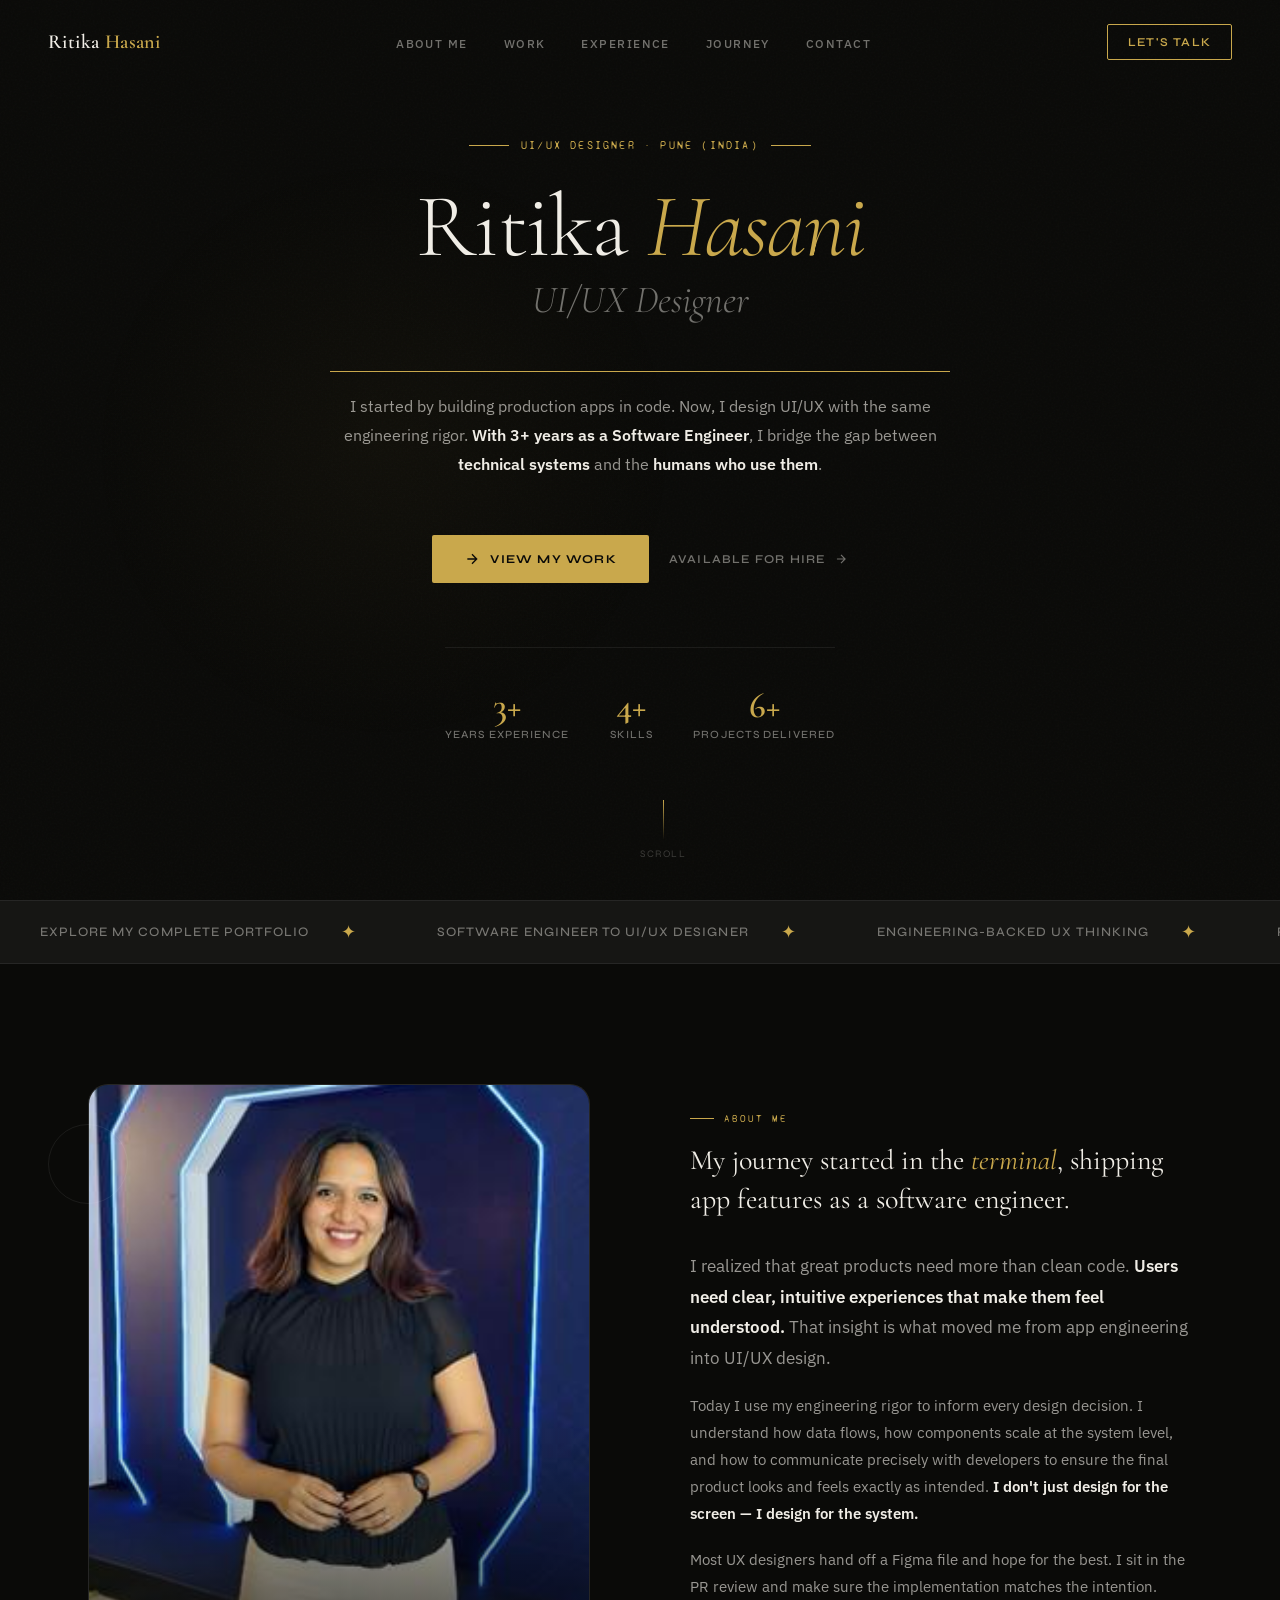
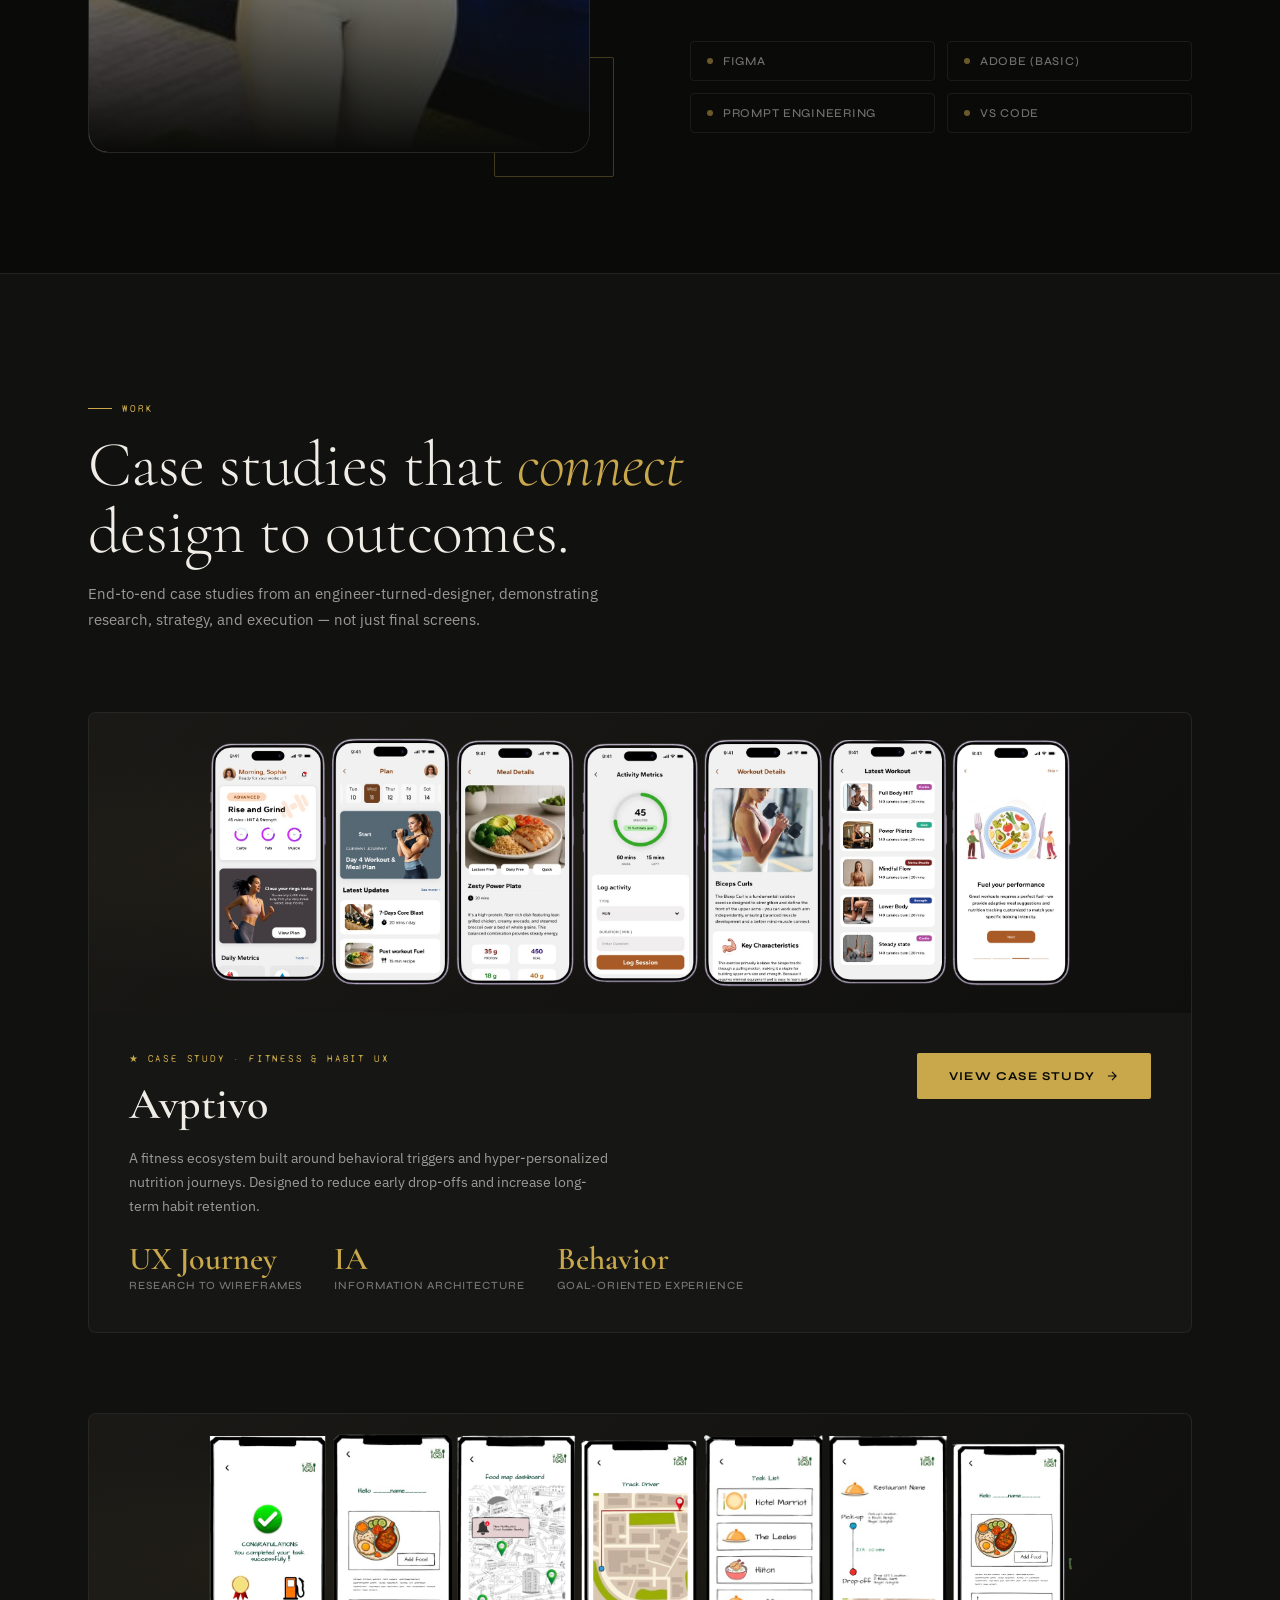
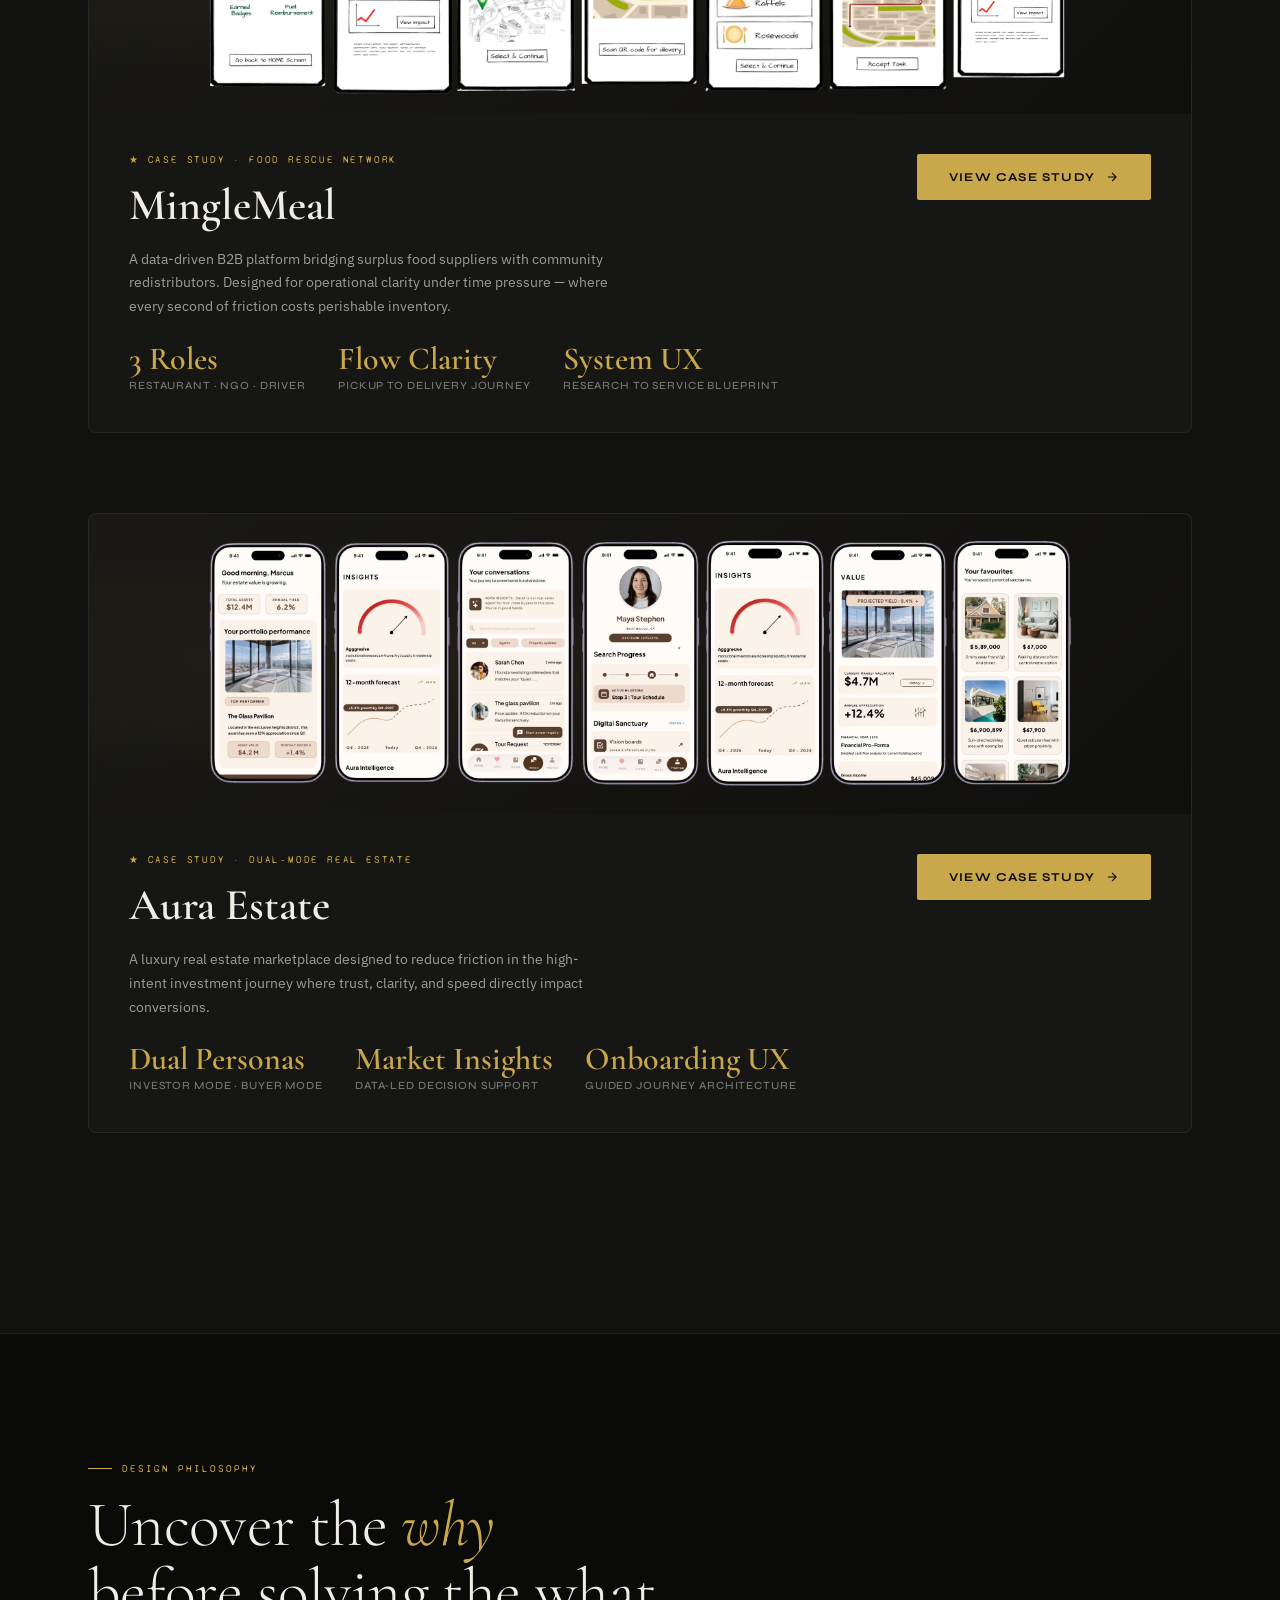
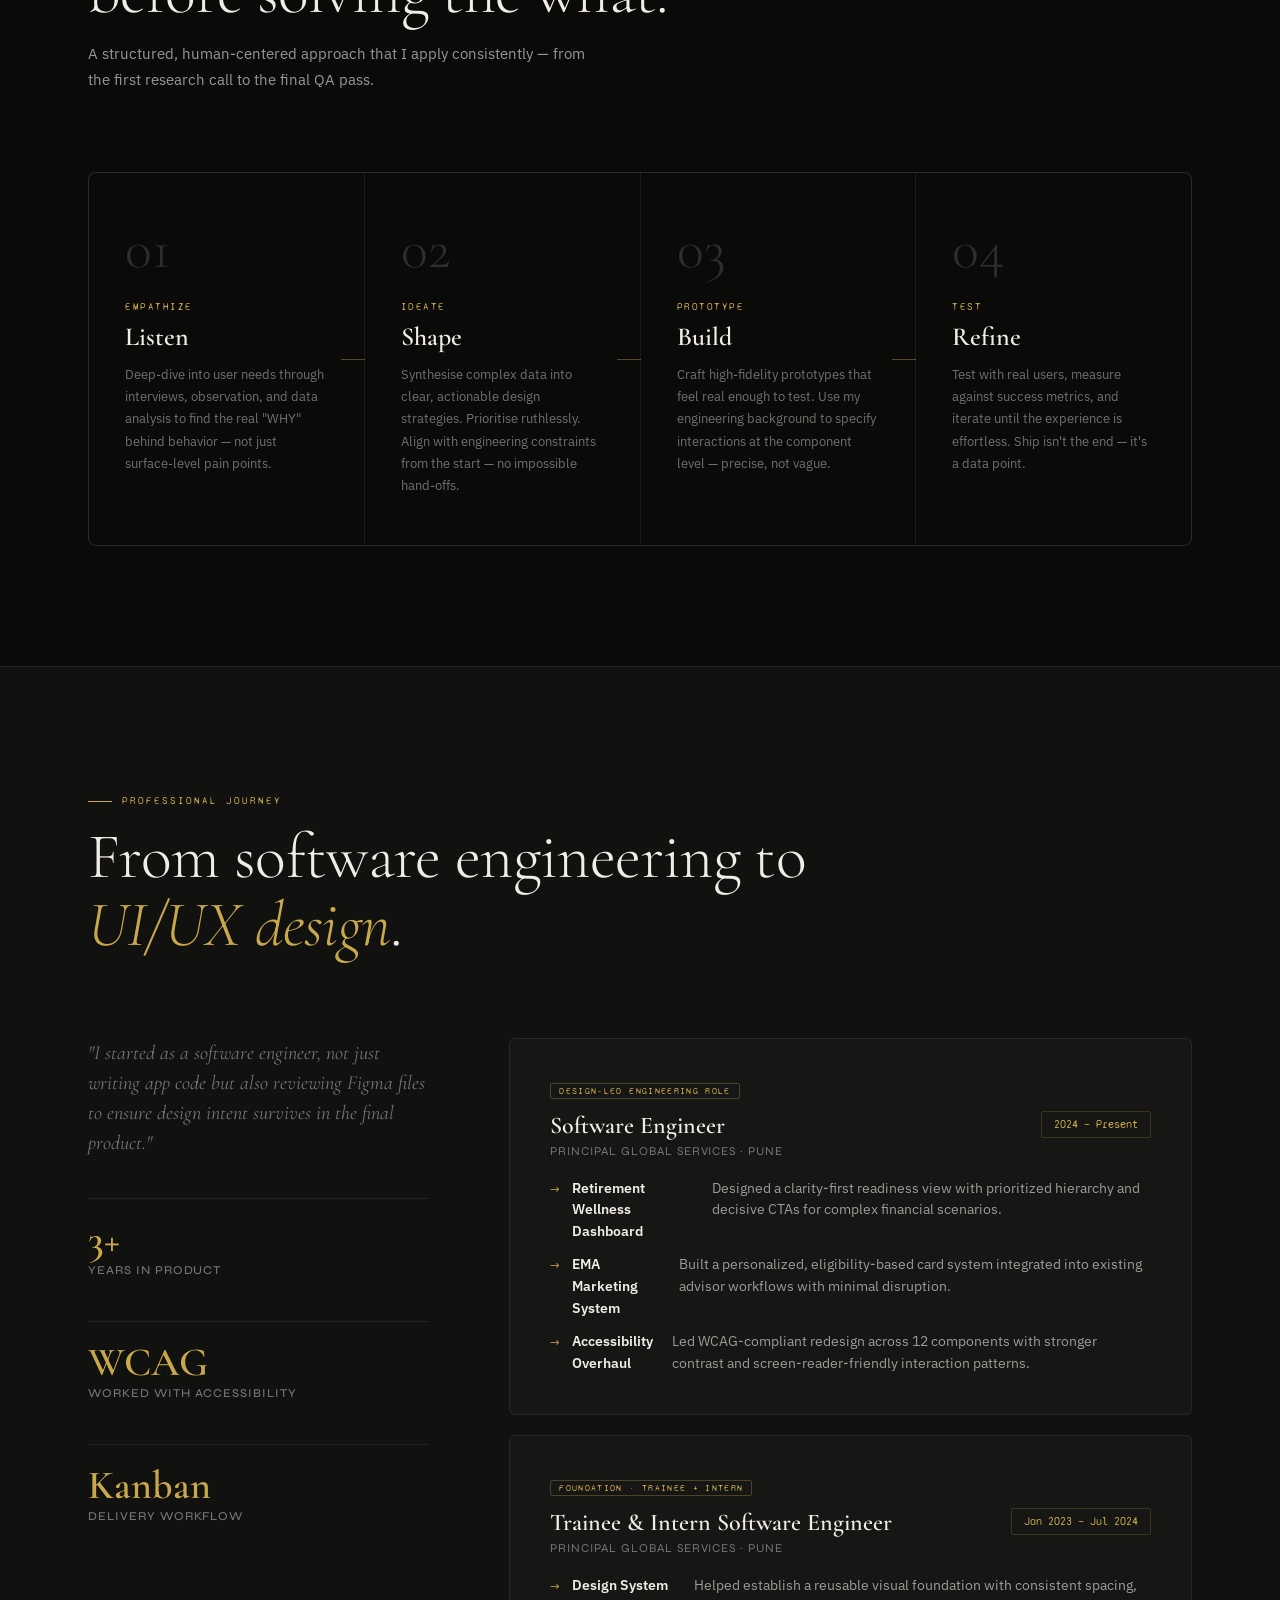
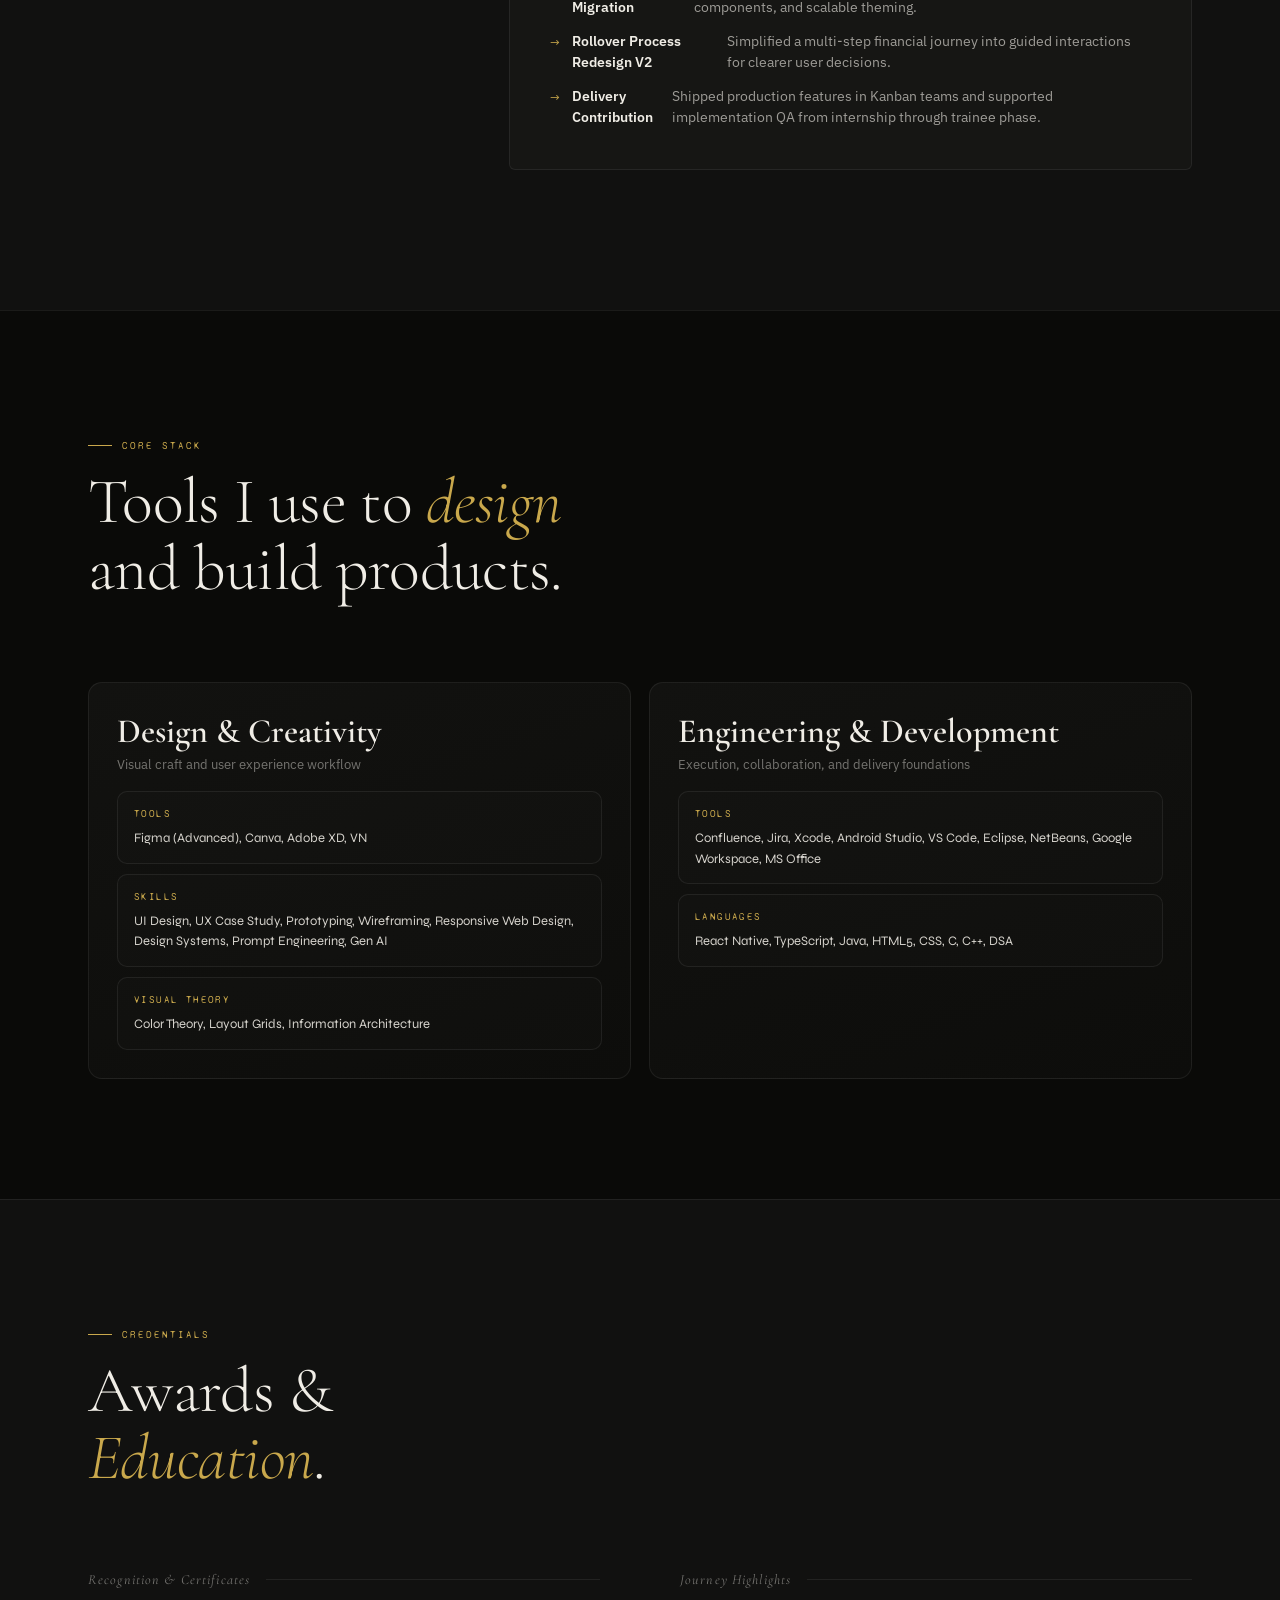
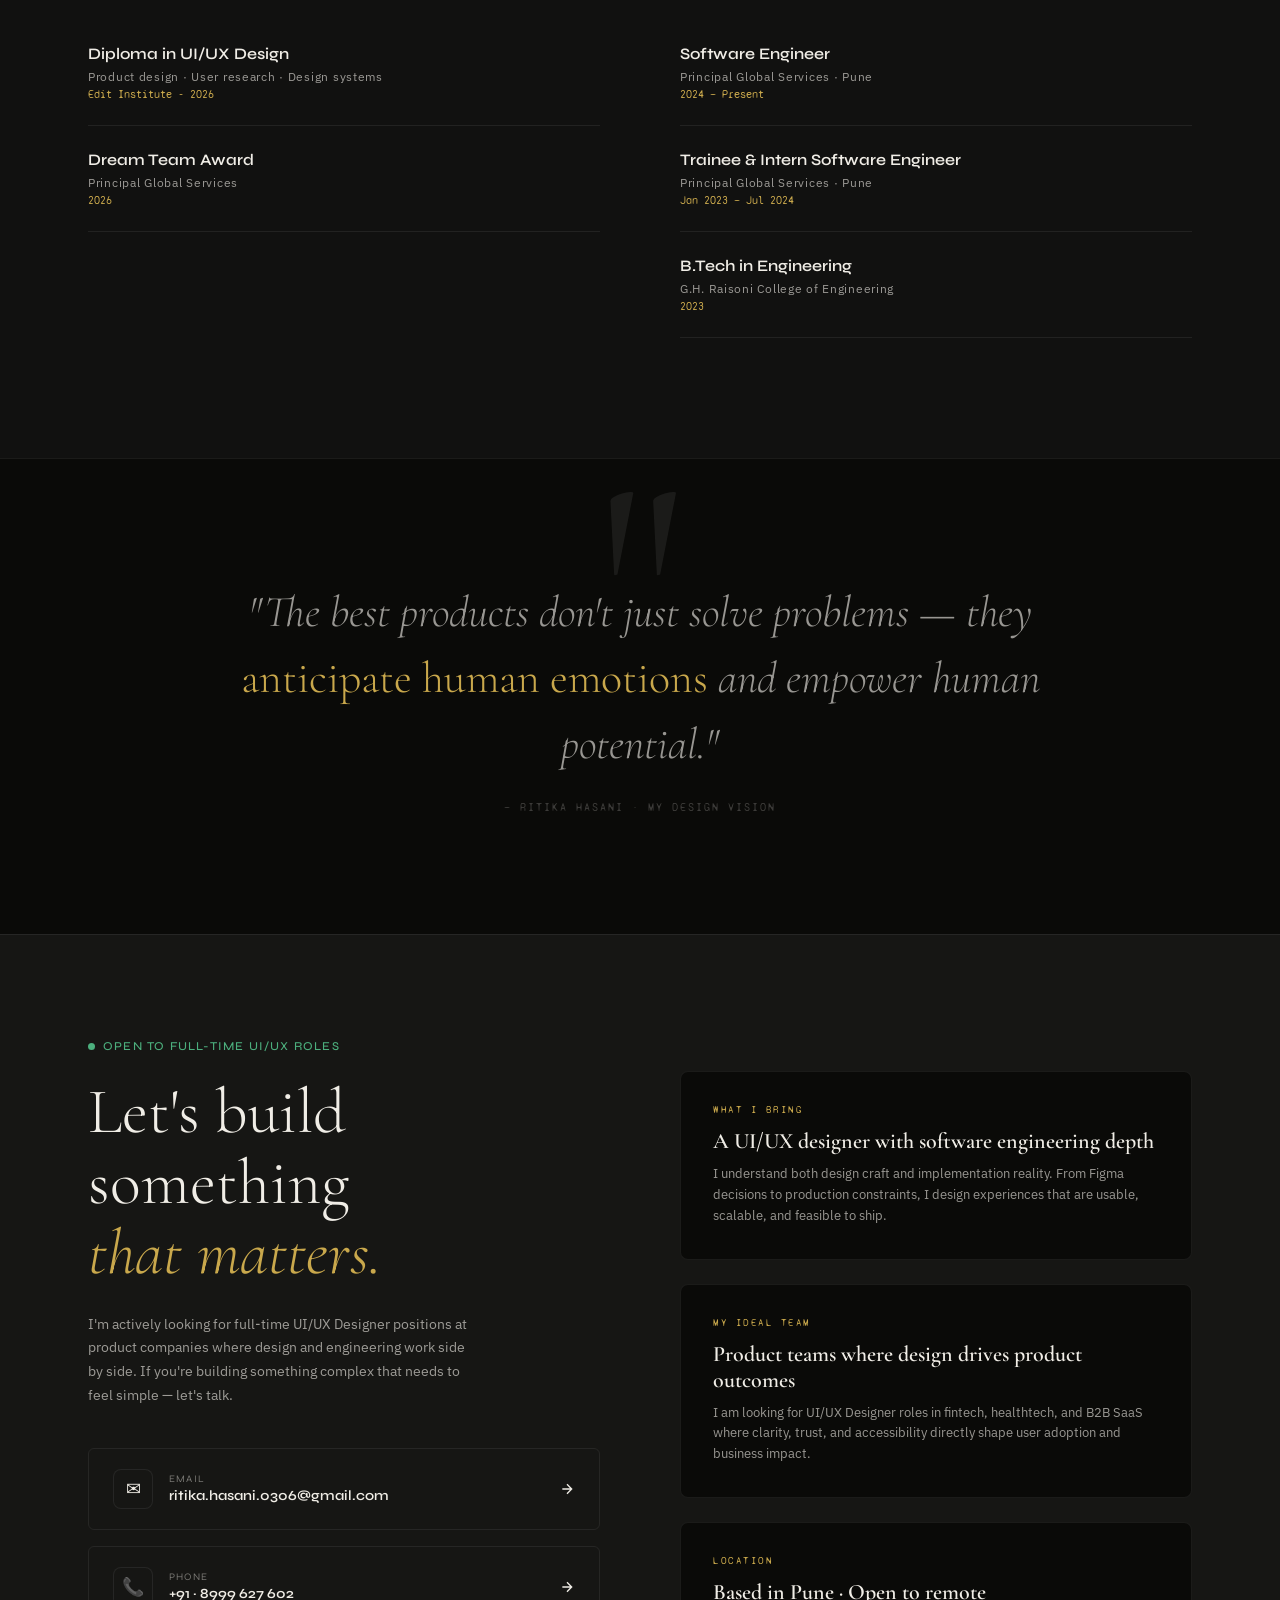
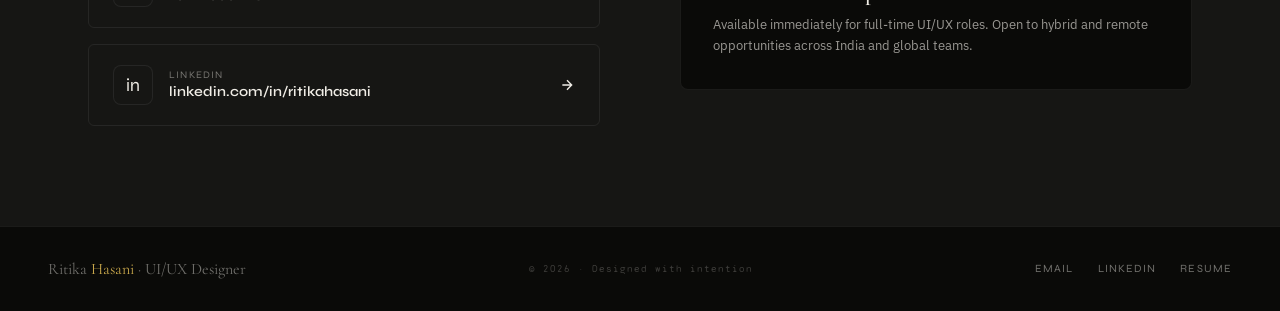
==== commit 35bb9062: "Update index.html" ====
--- a/index.html
+++ b/index.html
@@ -12,10 +12,6 @@
     <link rel="stylesheet" href="portfolio.css" />
   </head>
   <body>
-    <!-- Cursor -->
-    <div class="cursor" id="cursor"></div>
-    <div class="cursor-ring" id="cursorRing"></div>
-
     <!-- ═══════ NAV ═══════ -->
     <nav id="nav">
       <a href="#" class="nav-logo">Ritika <span>Hasani</span></a>
@@ -37,11 +33,11 @@
       <div class="hero-left">
         <div class="hero-eyebrow">
           <div class="hero-eyebrow-line"></div>
-          <span class="hero-eyebrow-text">UI/UX Designer · Pune, India</span>
+          <span class="hero-eyebrow-text">UI/UX Designer · Pune (India)</span>
           <div class="hero-eyebrow-line"></div>
         </div>
         <h1 class="hero-name">Ritika <em>Hasani</em></h1>
-        <p class="hero-role">UI - UX Designer</p>
+        <p class="hero-role">UI/UX Designer</p>
         <p class="hero-statement">
           I started by building production apps in code. Now, I design UI/UX
           with the same engineering rigor.
@@ -88,7 +84,7 @@
           </div>
           <div>
             <div class="stat-num">6+</div>
-            <div class="stat-label">Projects Made</div>
+            <div class="stat-label">Projects Delivered</div>
           </div>
         </div>
       </div>
@@ -196,19 +192,13 @@
                 <span class="skill-chip-dot"></span>Figma
               </div>
               <div class="skill-chip">
-                <span class="skill-chip-dot"></span>Adobe Suite
+                <span class="skill-chip-dot"></span>Adobe (Basic)
+              </div>
+              <div class="skill-chip">
+                <span class="skill-chip-dot"></span>Prompt Engineering
               </div>
               <div class="skill-chip">
                 <span class="skill-chip-dot"></span>VS Code
-              </div>
-              <div class="skill-chip">
-                <span class="skill-chip-dot"></span>JIRA
-              </div>
-              <div class="skill-chip">
-                <span class="skill-chip-dot"></span>Confluence
-              </div>
-              <div class="skill-chip">
-                <span class="skill-chip-dot"></span>GitHub
               </div>
             </div>
           </div>
@@ -222,7 +212,7 @@
         <div class="section-header reveal">
           <div class="section-tag">Work</div>
           <h2 class="section-title">
-            Projects that <em>shipped</em><br />and performed.
+            Case studies that <em>connect</em><br />design to outcomes.
           </h2>
           <p class="section-subtitle">
             End-to-end case studies from an engineer-turned-designer,
@@ -236,53 +226,32 @@
           <div class="featured-project-image">
             <div class="project-gallery project-gallery-avptivo">
               <div class="project-shot">
-                <img
-                  src="avptivo_1.png"
-                  alt="Avptivo screen one"
-                />
-              </div>
-              <div class="project-shot">
-                <img
-                  src="avptivo_2.png"
-                  alt="Avptivo screen two"
-                />
-              </div>
-              <div class="project-shot">
-                <img
-                  src="avptivo_3.png"
-                  alt="Avptivo screen three"
-                />
-              </div>
-              <div class="project-shot">
-                <img
-                  src="avptivo_4.png"
-                  alt="Avptivo screen four"
-                />
-              </div>
-              <div class="project-shot">
-                <img
-                  src="avptivo_5.png"
-                  alt="Avptivo screen five"
-                />
-              </div>
-              <div class="project-shot">
-                <img
-                  src="avptivo_6.png"
-                  alt="Avptivo screen six"
-                />
-              </div>
-              <div class="project-shot">
-                <img
-                  src="avptivo_7.png"
-                  alt="Avptivo screen seven"
-                />
+                <img src="avptivo_1.png" alt="Avptivo screen one" />
+              </div>
+              <div class="project-shot">
+                <img src="avptivo_2.png" alt="Avptivo screen two" />
+              </div>
+              <div class="project-shot">
+                <img src="avptivo_3.png" alt="Avptivo screen three" />
+              </div>
+              <div class="project-shot">
+                <img src="avptivo_4.png" alt="Avptivo screen four" />
+              </div>
+              <div class="project-shot">
+                <img src="avptivo_5.png" alt="Avptivo screen five" />
+              </div>
+              <div class="project-shot">
+                <img src="avptivo_6.png" alt="Avptivo screen six" />
+              </div>
+              <div class="project-shot">
+                <img src="avptivo_7.png" alt="Avptivo screen seven" />
               </div>
             </div>
           </div>
           <div class="featured-project-body">
             <div>
               <div class="featured-label">
-                ★ Featured Project · Wellness App
+                ★ Case Study · Fitness & Habit UX
               </div>
               <h3 class="featured-title">Avptivo</h3>
               <p class="featured-desc">
@@ -292,16 +261,16 @@
               </p>
               <div class="featured-metrics">
                 <div>
-                  <div class="metric-val">6+</div>
-                  <div class="metric-label">Core user flows</div>
-                </div>
-                <div>
-                  <div class="metric-val">Mobile</div>
-                  <div class="metric-label">Wellness product</div>
-                </div>
-                <div>
-                  <div class="metric-val">UX</div>
-                  <div class="metric-label">Research to prototype</div>
+                  <div class="metric-val">UX Journey</div>
+                  <div class="metric-label">Research to wireframes</div>
+                </div>
+                <div>
+                  <div class="metric-val">IA</div>
+                  <div class="metric-label">Information architecture</div>
+                </div>
+                <div>
+                  <div class="metric-val">Behavior</div>
+                  <div class="metric-label">Goal-oriented experience</div>
                 </div>
               </div>
             </div>
@@ -332,53 +301,32 @@
           <div class="featured-project-image">
             <div class="project-gallery project-gallery-minglemeal">
               <div class="project-shot">
-                <img
-                  src="minglemeal_1.png"
-                  alt="MingleMeal screen one"
-                />
-              </div>
-              <div class="project-shot">
-                <img
-                  src="minglemeal_2.png"
-                  alt="MingleMeal screen two"
-                />
-              </div>
-              <div class="project-shot">
-                <img
-                  src="minglemeal_3.png"
-                  alt="MingleMeal screen three"
-                />
-              </div>
-              <div class="project-shot">
-                <img
-                  src="minglemeal_4.png"
-                  alt="MingleMeal screen four"
-                />
-              </div>
-              <div class="project-shot">
-                <img
-                  src="minglemeal_5.png"
-                  alt="MingleMeal screen five"
-                />
-              </div>
-              <div class="project-shot">
-                <img
-                  src="minglemeal_6.png"
-                  alt="MingleMeal screen six"
-                />
-              </div>
-              <div class="project-shot">
-                <img
-                  src="minglemeal_7.png"
-                  alt="MingleMeal screen seven"
-                />
+                <img src="minglemeal_1.png" alt="MingleMeal screen one" />
+              </div>
+              <div class="project-shot">
+                <img src="minglemeal_2.png" alt="MingleMeal screen two" />
+              </div>
+              <div class="project-shot">
+                <img src="minglemeal_3.png" alt="MingleMeal screen three" />
+              </div>
+              <div class="project-shot">
+                <img src="minglemeal_4.png" alt="MingleMeal screen four" />
+              </div>
+              <div class="project-shot">
+                <img src="minglemeal_5.png" alt="MingleMeal screen five" />
+              </div>
+              <div class="project-shot">
+                <img src="minglemeal_6.png" alt="MingleMeal screen six" />
+              </div>
+              <div class="project-shot">
+                <img src="minglemeal_7.png" alt="MingleMeal screen seven" />
               </div>
             </div>
           </div>
           <div class="featured-project-body">
             <div>
               <div class="featured-label">
-                ★ Featured Project · B2B Logistics
+                ★ Case Study · Food Rescue Network
               </div>
               <h3 class="featured-title">MingleMeal</h3>
               <p class="featured-desc">
@@ -389,16 +337,16 @@
               </p>
               <div class="featured-metrics">
                 <div>
-                  <div class="metric-val">~40%</div>
-                  <div class="metric-label">Faster dispatch flow</div>
-                </div>
-                <div>
-                  <div class="metric-val">B2B</div>
-                  <div class="metric-label">Food logistics</div>
-                </div>
-                <div>
-                  <div class="metric-val">End-to-End</div>
-                  <div class="metric-label">Research → Ship</div>
+                  <div class="metric-val">3 Roles</div>
+                  <div class="metric-label">Restaurant · NGO · Driver</div>
+                </div>
+                <div>
+                  <div class="metric-val">Flow Clarity</div>
+                  <div class="metric-label">Pickup to delivery journey</div>
+                </div>
+                <div>
+                  <div class="metric-val">System UX</div>
+                  <div class="metric-label">Research to service blueprint</div>
                 </div>
               </div>
             </div>
@@ -429,52 +377,33 @@
           <div class="featured-project-image">
             <div class="project-gallery project-gallery-aura">
               <div class="project-shot">
-                <img
-                  src="auraestate_1.png"
-                  alt="Aura Estate screen one"
-                />
-              </div>
-              <div class="project-shot">
-                <img
-                  src="auraestate_2.png"
-                  alt="Aura Estate screen two"
-                />
-              </div>
-              <div class="project-shot">
-                <img
-                  src="auraestate_3.png"
-                  alt="Aura Estate screen three"
-                />
-              </div>
-              <div class="project-shot">
-                <img
-                  src="auraestate_4.png"
-                  alt="Aura Estate screen four"
-                />
-              </div>
-              <div class="project-shot">
-                <img
-                  src="auraestate_5.png"
-                  alt="Aura Estate screen five"
-                />
-              </div>
-              <div class="project-shot">
-                <img
-                  src="auraestate_6.png"
-                  alt="Aura Estate screen six"
-                />
-              </div>
-              <div class="project-shot">
-                <img
-                  src="auraestate_7.png"
-                  alt="Aura Estate screen seven"
-                />
+                <img src="auraestate_1.png" alt="Aura Estate screen one" />
+              </div>
+              <div class="project-shot">
+                <img src="auraestate_2.png" alt="Aura Estate screen two" />
+              </div>
+              <div class="project-shot">
+                <img src="auraestate_3.png" alt="Aura Estate screen three" />
+              </div>
+              <div class="project-shot">
+                <img src="auraestate_4.png" alt="Aura Estate screen four" />
+              </div>
+              <div class="project-shot">
+                <img src="auraestate_5.png" alt="Aura Estate screen five" />
+              </div>
+              <div class="project-shot">
+                <img src="auraestate_6.png" alt="Aura Estate screen six" />
+              </div>
+              <div class="project-shot">
+                <img src="auraestate_7.png" alt="Aura Estate screen seven" />
               </div>
             </div>
           </div>
           <div class="featured-project-body">
             <div>
-              <div class="featured-label">★ Featured Project · Real Estate</div>
+              <div class="featured-label">
+                ★ Case Study · Dual-Mode Real Estate
+              </div>
               <h3 class="featured-title">Aura Estate</h3>
               <p class="featured-desc">
                 A luxury real estate marketplace designed to reduce friction in
@@ -483,16 +412,16 @@
               </p>
               <div class="featured-metrics">
                 <div>
-                  <div class="metric-val">Luxury</div>
-                  <div class="metric-label">High-intent UX</div>
-                </div>
-                <div>
-                  <div class="metric-val">Web</div>
-                  <div class="metric-label">Responsive design</div>
-                </div>
-                <div>
-                  <div class="metric-val">CX</div>
-                  <div class="metric-label">Trust-first flows</div>
+                  <div class="metric-val">Dual Personas</div>
+                  <div class="metric-label">Investor mode · Buyer mode</div>
+                </div>
+                <div>
+                  <div class="metric-val">Market Insights</div>
+                  <div class="metric-label">Data-led decision support</div>
+                </div>
+                <div>
+                  <div class="metric-val">Onboarding UX</div>
+                  <div class="metric-label">Guided journey architecture</div>
                 </div>
               </div>
             </div>
@@ -626,21 +555,28 @@
               </div>
               <ul class="exp-highlights">
                 <li>
-                  <strong>Retirement Wellness Dashboard:</strong> Designed a
-                  clarity-first readiness dashboard with color-coded hierarchy
-                  and goal-driven CTAs — improving at-a-glance comprehension for
-                  complex financial data.
+                  <strong>Retirement Wellness Dashboard</strong>
+                  <span
+                    >Designed a clarity-first readiness view with prioritized
+                    hierarchy and decisive CTAs for complex financial
+                    scenarios.</span
+                  >
                 </li>
                 <li>
-                  <strong>EMA Marketing System:</strong> Built a personalized,
-                  eligibility-based card system integrated directly into
-                  existing workflows — zero disruption to advisor productivity.
+                  <strong>EMA Marketing System</strong>
+                  <span
+                    >Built a personalized, eligibility-based card system
+                    integrated into existing advisor workflows with minimal
+                    disruption.</span
+                  >
                 </li>
                 <li>
-                  <strong>Accessibility Overhaul:</strong> Led WCAG-compliant
-                  redesign across 12 components, improving screen-reader
-                  navigation and enforcing contrast standards — making the
-                  product usable for all.
+                  <strong>Accessibility Overhaul</strong>
+                  <span
+                    >Led WCAG-compliant redesign across 12 components with
+                    stronger contrast and screen-reader-friendly interaction
+                    patterns.</span
+                  >
                 </li>
               </ul>
             </div>
@@ -657,20 +593,26 @@
               </div>
               <ul class="exp-highlights">
                 <li>
-                  <strong>Design System Migration:</strong> Helped establish a
-                  unified visual language with consistent spacing, components,
-                  and scalable theming adopted across multiple product teams.
+                  <strong>Design System Migration</strong>
+                  <span
+                    >Helped establish a reusable visual foundation with
+                    consistent spacing, components, and scalable theming.</span
+                  >
                 </li>
                 <li>
-                  <strong>Rollover Process Redesign V2:</strong> Simplified a
-                  multi-step financial journey into guided interactions,
-                  reducing decision fatigue for retirement account users.
+                  <strong>Rollover Process Redesign V2</strong>
+                  <span
+                    >Simplified a multi-step financial journey into guided
+                    interactions for clearer user decisions.</span
+                  >
                 </li>
                 <li>
-                  <strong>Delivery Contribution:</strong> Shipped production
-                  features in Kanban teams and collaborated through standups,
-                  reviews, and implementation QA from internship to trainee
-                  phase.
+                  <strong>Delivery Contribution</strong>
+                  <span
+                    >Shipped production features in Kanban teams and supported
+                    implementation QA from internship through trainee
+                    phase.</span
+                  >
                 </li>
               </ul>
             </div>
@@ -697,16 +639,23 @@
             <div class="stack-chip-grid">
               <div class="stack-chip">
                 <span class="stack-chip-label">Tools</span>
-                Figma (Advanced), Canva, Adobe XD
+                <span class="stack-chip-copy"
+                  >Figma (Advanced), Canva, Adobe XD, VN</span
+                >
               </div>
               <div class="stack-chip">
                 <span class="stack-chip-label">Skills</span>
-                UI Design, UX Case Study, Prototyping, Wireframing, Responsive
-                Web Design, Design Systems
+                <span class="stack-chip-copy"
+                  >UI Design, UX Case Study, Prototyping, Wireframing,
+                  Responsive Web Design, Design Systems, Prompt Engineering, Gen
+                  AI</span
+                >
               </div>
               <div class="stack-chip">
                 <span class="stack-chip-label">Visual Theory</span>
-                Color Theory, Layout Grids, Information Architecture
+                <span class="stack-chip-copy"
+                  >Color Theory, Layout Grids, Information Architecture</span
+                >
               </div>
             </div>
           </article>
@@ -718,12 +667,16 @@
             <div class="stack-chip-grid">
               <div class="stack-chip">
                 <span class="stack-chip-label">Tools</span>
-                Confluence, JIRA, Xcode, Android Studio, VS Code, Eclipse,
-                NetBeans, G-Suite, MS Office
+                <span class="stack-chip-copy"
+                  >Confluence, Jira, Xcode, Android Studio, VS Code, Eclipse,
+                  NetBeans, Google Workspace, MS Office</span
+                >
               </div>
               <div class="stack-chip">
                 <span class="stack-chip-label">Languages</span>
-                React Native, TypeScript, Java, HTML5, CSS, C, C++, DSA
+                <span class="stack-chip-copy"
+                  >React Native, TypeScript, Java, HTML5, CSS, C, C++, DSA</span
+                >
               </div>
             </div>
           </article>
@@ -783,7 +736,7 @@
         <em>anticipate human emotions</em> and empower human potential."
       </p>
       <p class="quote-attr reveal reveal-delay-1">
-        — Ritika Hasani · My Design vision
+        — Ritika Hasani · My design vision
       </p>
     </div>
 
@@ -933,42 +886,6 @@
     </footer>
 
     <script>
-      // ═══ CURSOR ═══
-      const cursor = document.getElementById("cursor");
-      const ring = document.getElementById("cursorRing");
-      let mx = 0,
-        my = 0,
-        rx = 0,
-        ry = 0;
-      document.addEventListener("mousemove", (e) => {
-        mx = e.clientX;
-        my = e.clientY;
-        cursor.style.left = mx + "px";
-        cursor.style.top = my + "px";
-      });
-      function animRing() {
-        rx += (mx - rx) * 0.1;
-        ry += (my - ry) * 0.1;
-        ring.style.left = rx + "px";
-        ring.style.top = ry + "px";
-        requestAnimationFrame(animRing);
-      }
-      animRing();
-      document.querySelectorAll("a, button, .project-card").forEach((el) => {
-        el.addEventListener("mouseenter", () => {
-          cursor.style.width = "16px";
-          cursor.style.height = "16px";
-          ring.style.width = "56px";
-          ring.style.height = "56px";
-        });
-        el.addEventListener("mouseleave", () => {
-          cursor.style.width = "8px";
-          cursor.style.height = "8px";
-          ring.style.width = "36px";
-          ring.style.height = "36px";
-        });
-      });
-
       // ═══ NAV SCROLL ═══
       const nav = document.getElementById("nav");
       window.addEventListener("scroll", () => {
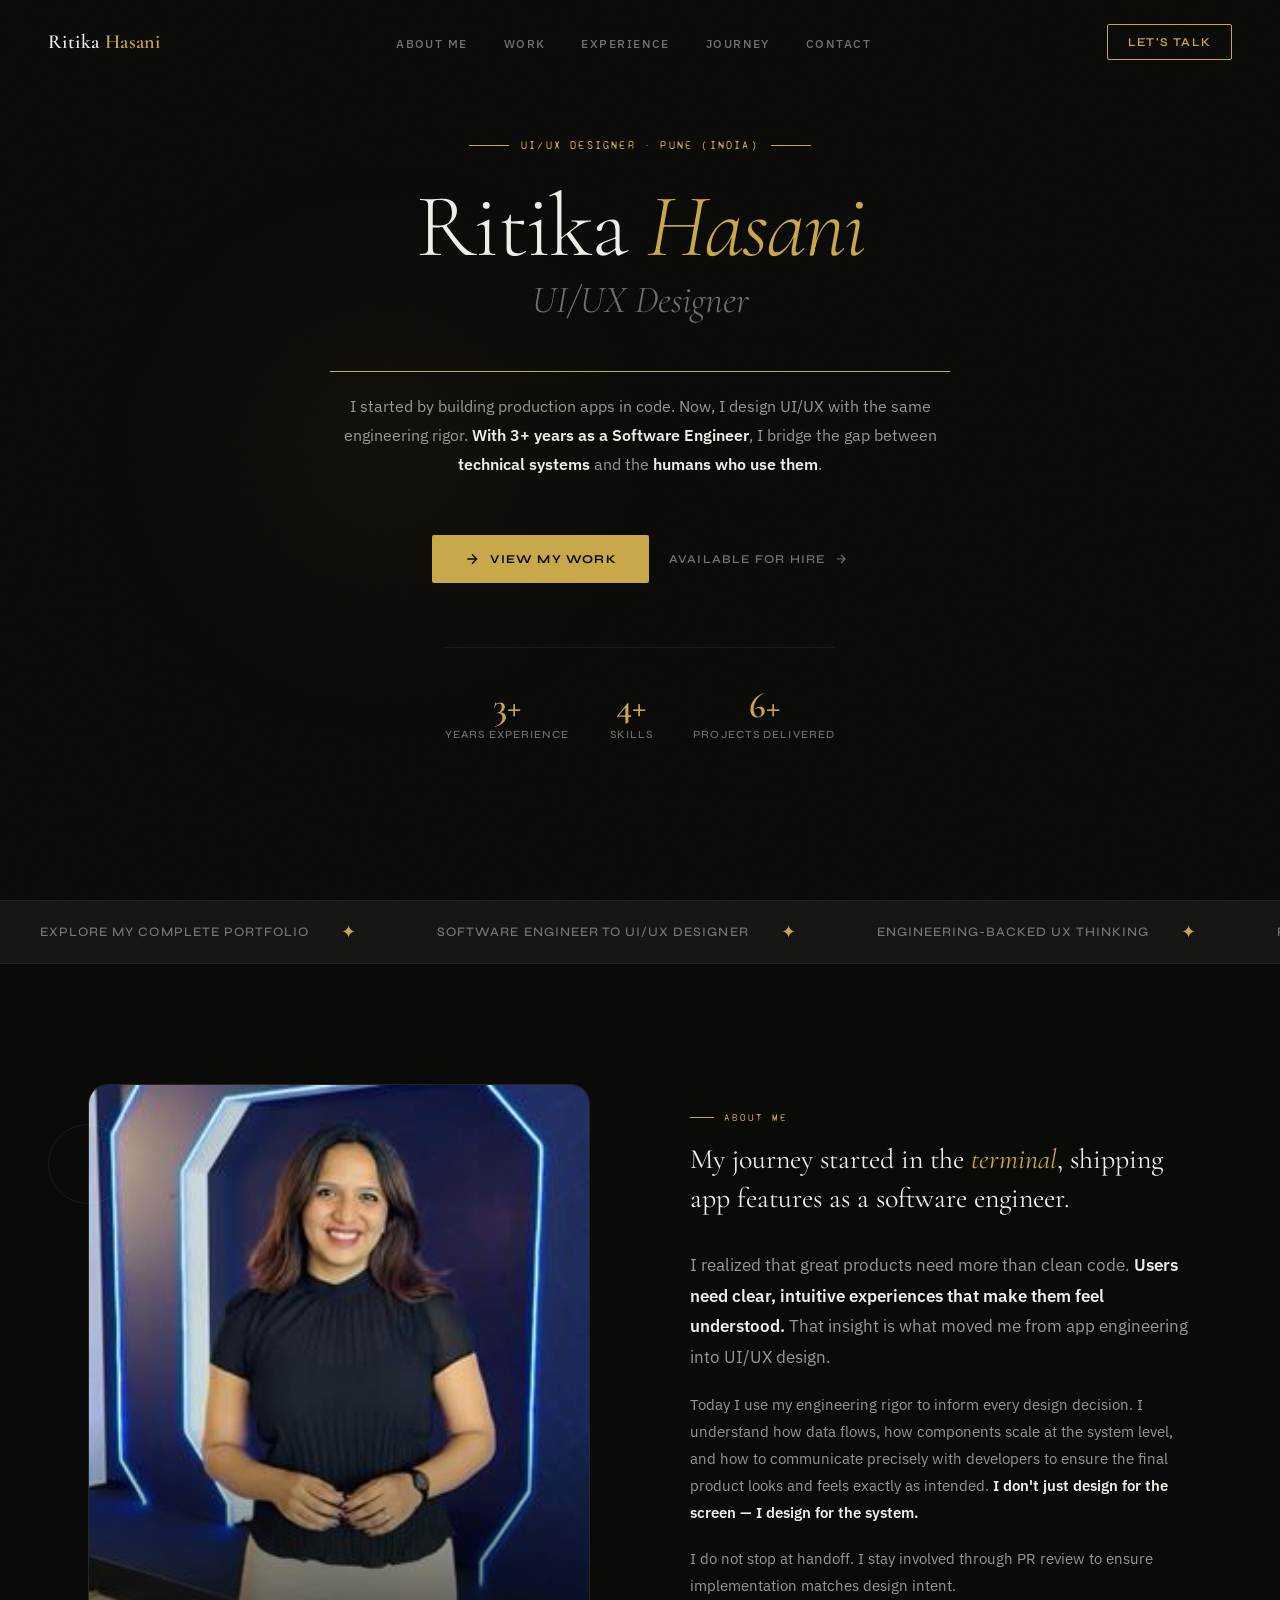
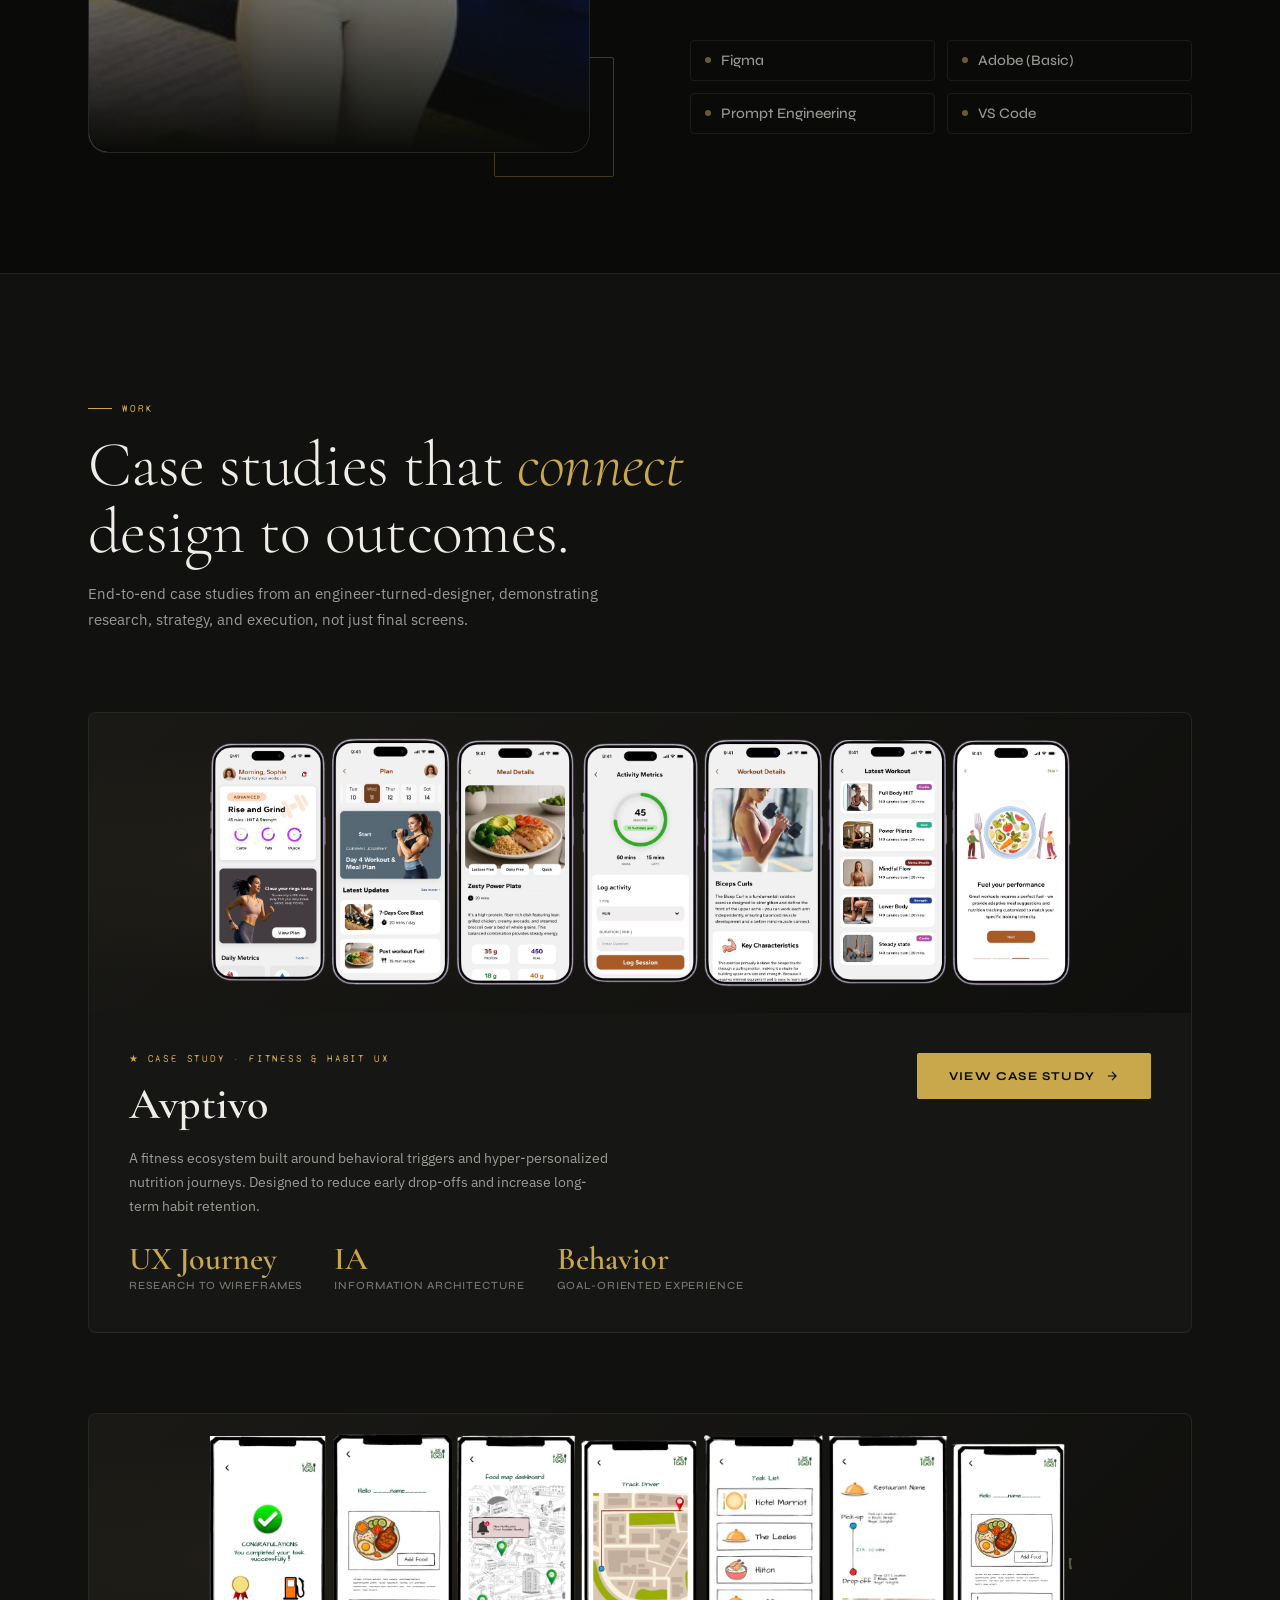
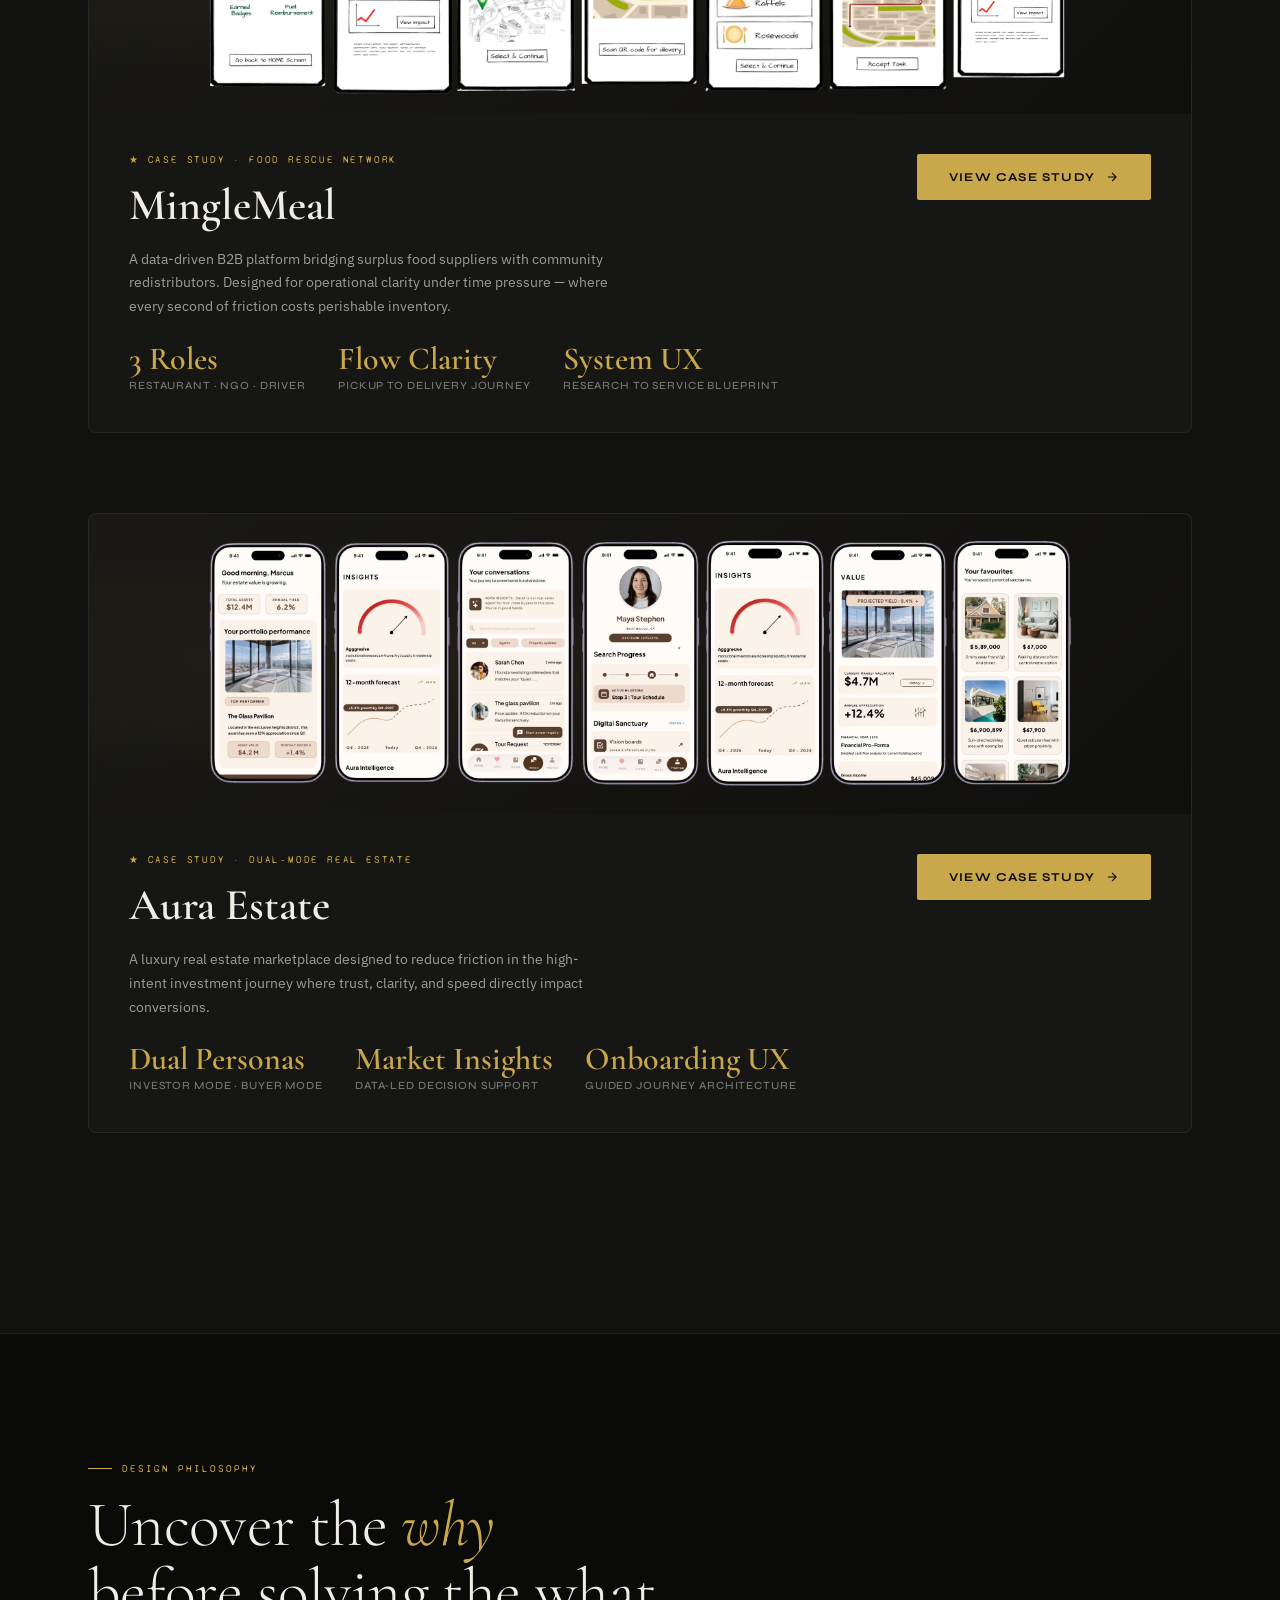
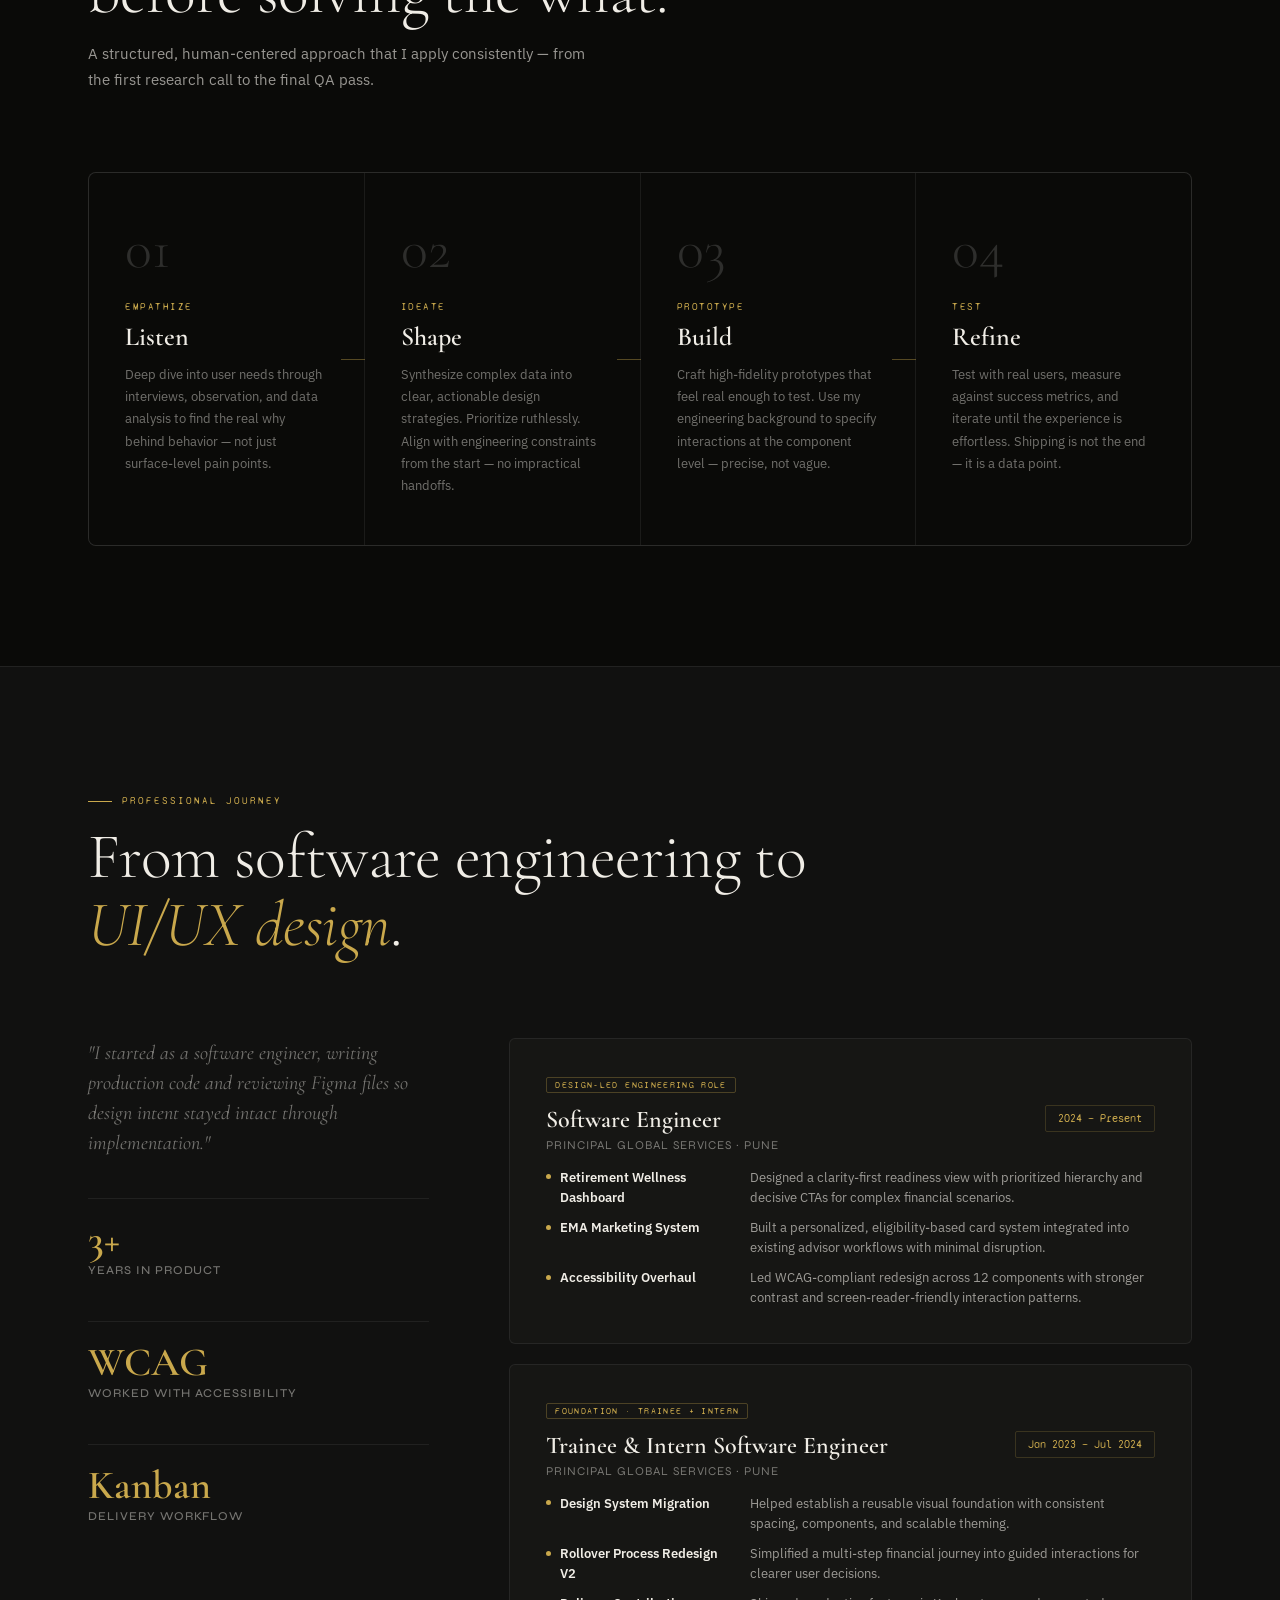
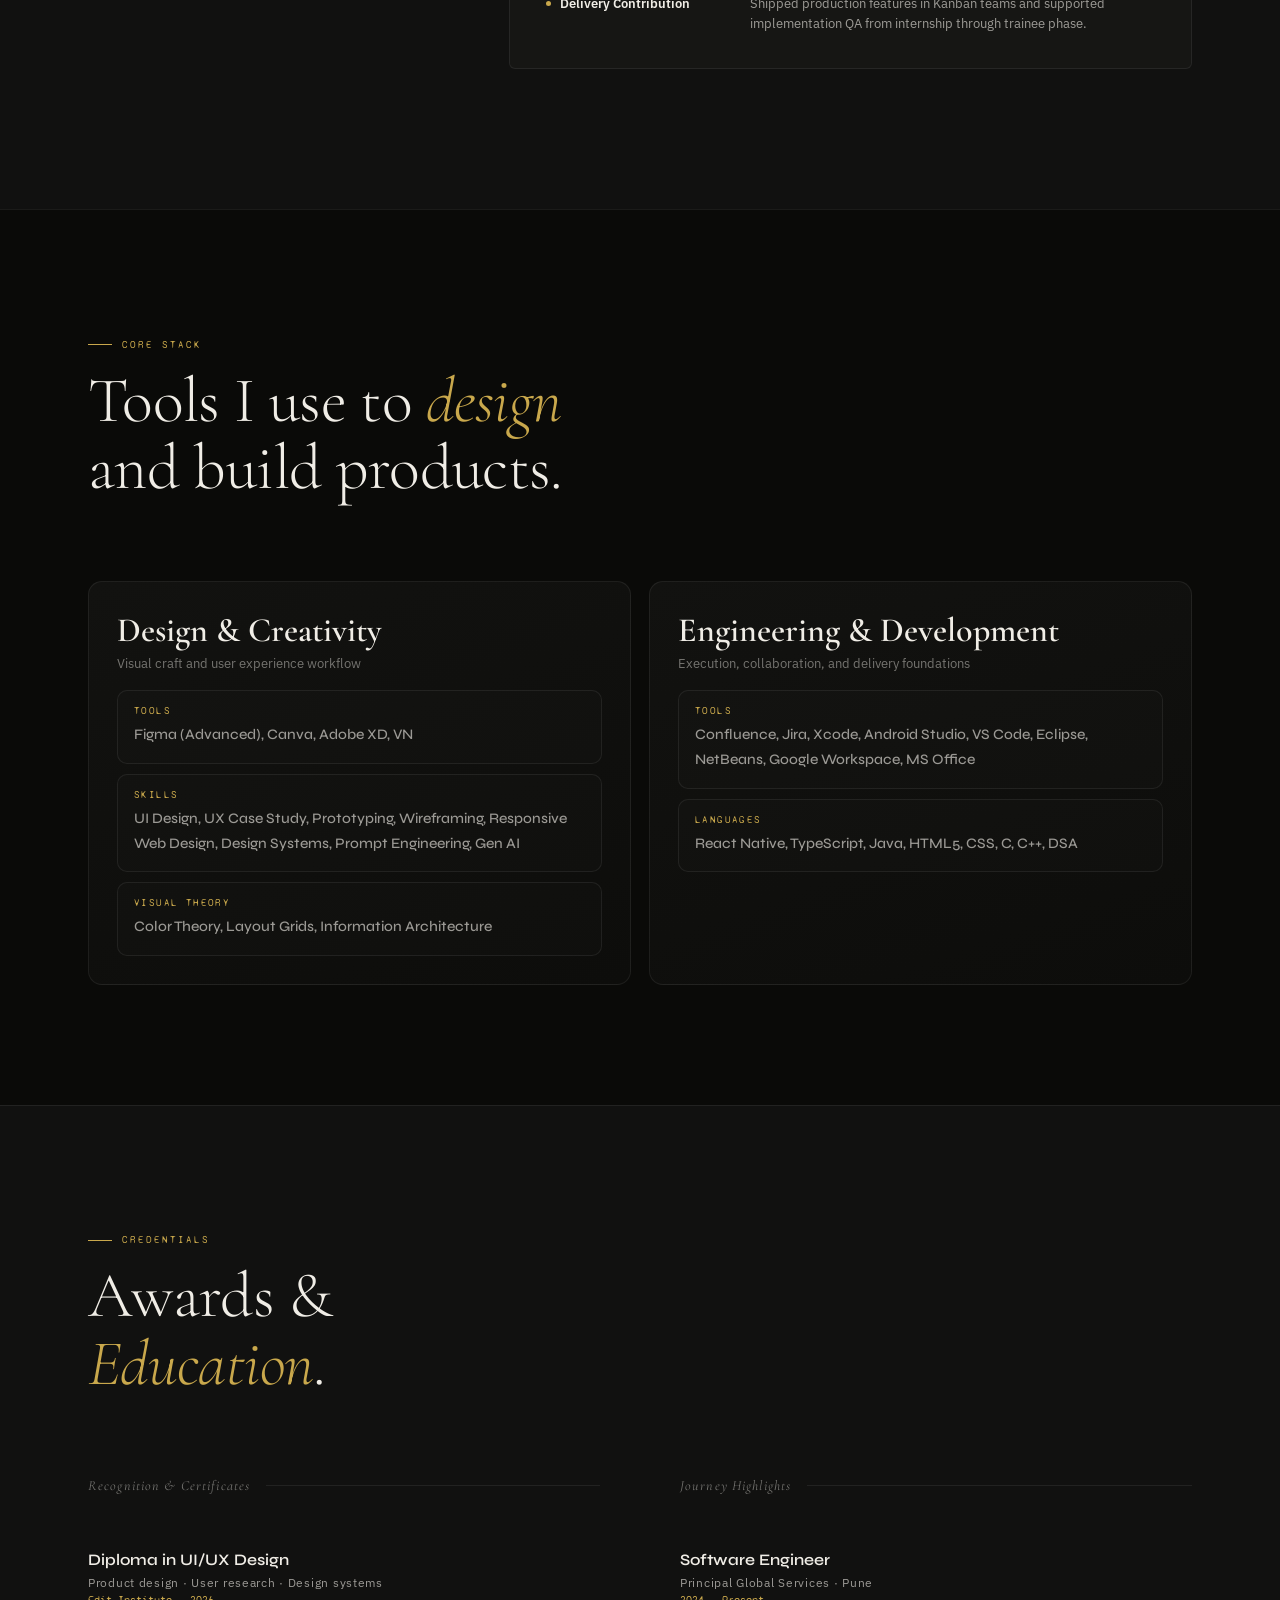
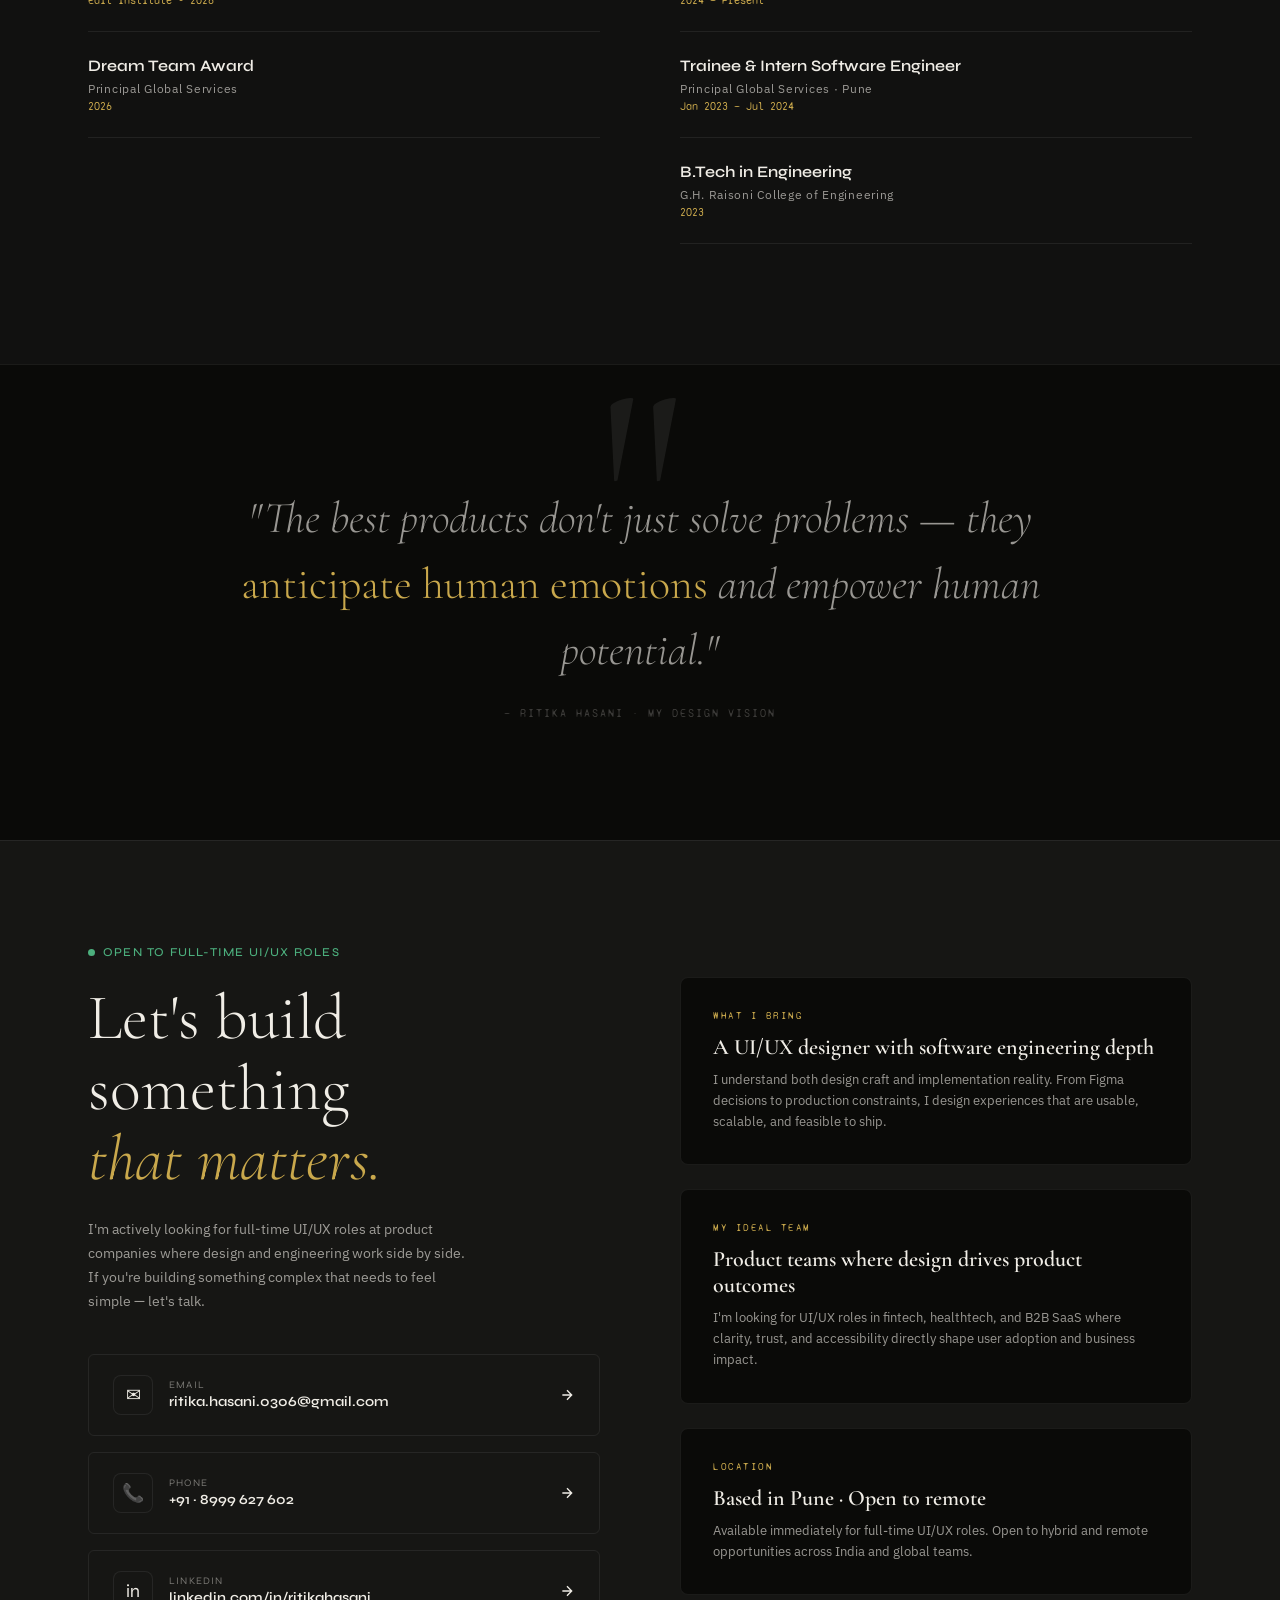
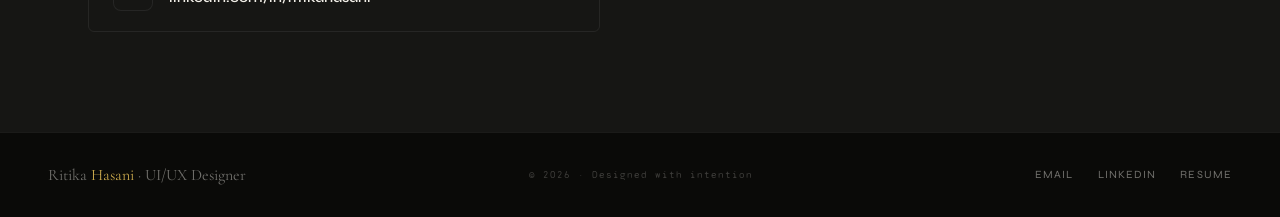
==== commit 780cff9c: "Update index.html" ====
--- a/index.html
+++ b/index.html
@@ -88,10 +88,6 @@
           </div>
         </div>
       </div>
-      <div class="scroll-hint">
-        <div class="scroll-line"></div>
-        Scroll
-      </div>
     </section>
 
     <!-- ═══════ MARQUEE ═══════ -->
@@ -183,9 +179,8 @@
               >
             </p>
             <p class="about-body reveal reveal-delay-3">
-              Most UX designers hand off a Figma file and hope for the best. I
-              sit in the PR review and make sure the implementation matches the
-              intention.
+              I do not stop at handoff. I stay involved through PR review to
+              ensure implementation matches design intent.
             </p>
             <div class="skills-grid reveal reveal-delay-4">
               <div class="skill-chip">
@@ -216,7 +211,7 @@
           </h2>
           <p class="section-subtitle">
             End-to-end case studies from an engineer-turned-designer,
-            demonstrating research, strategy, and execution — not just final
+            demonstrating research, strategy, and execution, not just final
             screens.
           </p>
         </div>
@@ -468,8 +463,8 @@
             <div class="process-step-label">Empathize</div>
             <div class="process-step-title">Listen</div>
             <div class="process-step-body">
-              Deep-dive into user needs through interviews, observation, and
-              data analysis to find the real "WHY" behind behavior — not just
+              Deep dive into user needs through interviews, observation, and
+              data analysis to find the real why behind behavior — not just
               surface-level pain points.
             </div>
             <div class="process-connector"></div>
@@ -479,9 +474,9 @@
             <div class="process-step-label">Ideate</div>
             <div class="process-step-title">Shape</div>
             <div class="process-step-body">
-              Synthesise complex data into clear, actionable design strategies.
-              Prioritise ruthlessly. Align with engineering constraints from the
-              start — no impossible hand-offs.
+              Synthesize complex data into clear, actionable design strategies.
+              Prioritize ruthlessly. Align with engineering constraints from the
+              start — no impractical handoffs.
             </div>
             <div class="process-connector"></div>
           </div>
@@ -502,8 +497,8 @@
             <div class="process-step-title">Refine</div>
             <div class="process-step-body">
               Test with real users, measure against success metrics, and iterate
-              until the experience is effortless. Ship isn't the end — it's a
-              data point.
+              until the experience is effortless. Shipping is not the end — it
+              is a data point.
             </div>
           </div>
         </div>
@@ -522,9 +517,9 @@
         <div class="exp-layout">
           <div class="exp-sidebar reveal">
             <p class="exp-sidebar-title">
-              "I started as a software engineer, not just writing app code but
-              also reviewing Figma files to ensure design intent survives in the
-              final product."
+              "I started as a software engineer, writing production code and
+              reviewing Figma files so design intent stayed intact through
+              implementation."
             </p>
             <div class="exp-quick-stats">
               <div class="exp-stat">
@@ -753,9 +748,9 @@
               Let's build something<br /><em>that matters.</em>
             </h2>
             <p class="contact-body">
-              I'm actively looking for full-time UI/UX Designer positions at
-              product companies where design and engineering work side by side.
-              If you're building something complex that needs to feel simple —
+              I'm actively looking for full-time UI/UX roles at product
+              companies where design and engineering work side by side. If
+              you're building something complex that needs to feel simple —
               let's talk.
             </p>
             <div class="contact-links">
@@ -842,9 +837,9 @@
                 Product teams where design drives product outcomes
               </div>
               <div class="contact-offer-body">
-                I am looking for UI/UX Designer roles in fintech, healthtech,
-                and B2B SaaS where clarity, trust, and accessibility directly
-                shape user adoption and business impact.
+                I'm looking for UI/UX roles in fintech, healthtech, and B2B SaaS
+                where clarity, trust, and accessibility directly shape user
+                adoption and business impact.
               </div>
             </div>
             <div class="contact-offer">
--- a/portfolio.css
+++ b/portfolio.css
@@ -36,7 +36,6 @@
   background: var(--bg);
   color: var(--text);
   overflow-x: hidden;
-  cursor: none;
 }
 p,
 li,
@@ -56,37 +55,6 @@
 }
 
 /* ═══════════════════════════════════════════
-   CUSTOM CURSOR
-═══════════════════════════════════════════ */
-.cursor {
-  position: fixed;
-  width: 8px;
-  height: 8px;
-  background: var(--gold);
-  border-radius: 50%;
-  pointer-events: none;
-  z-index: 9999;
-  transform: translate(-50%, -50%);
-  transition: width 0.3s var(--ease), height 0.3s var(--ease), background 0.3s;
-  mix-blend-mode: difference;
-}
-.cursor-ring {
-  position: fixed;
-  width: 36px;
-  height: 36px;
-  border: 1px solid rgba(201, 168, 76, 0.5);
-  border-radius: 50%;
-  pointer-events: none;
-  z-index: 9998;
-  transform: translate(-50%, -50%);
-  transition: transform 0.12s var(--ease), width 0.3s var(--ease),
-    height 0.3s var(--ease), opacity 0.3s;
-}
-body:hover .cursor {
-  opacity: 1;
-}
-
-/* ═══════════════════════════════════════════
    NOISE TEXTURE OVERLAY
 ═══════════════════════════════════════════ */
 body::before {
@@ -616,14 +584,15 @@
   display: flex;
   align-items: center;
   gap: 10px;
-  padding: 12px 16px;
+  padding: 11px 14px;
   border: 1px solid var(--border);
   border-radius: 4px;
-  font-size: 12px;
+  font-family: "Syne", sans-serif;
+  font-size: 14.5px;
   font-weight: 500;
-  letter-spacing: 0.06em;
-  text-transform: uppercase;
-  color: var(--text-muted);
+  letter-spacing: 0;
+  text-transform: none;
+  color: var(--copy-muted);
   transition: border-color 0.2s, color 0.2s;
 }
 .skill-chip:hover {
@@ -1006,7 +975,7 @@
 .exp-timeline {
 }
 .exp-entry {
-  padding: 40px;
+  padding: 34px 36px;
   border: 1px solid var(--border);
   border-radius: 6px;
   margin-bottom: 20px;
@@ -1021,7 +990,7 @@
   display: flex;
   justify-content: space-between;
   align-items: flex-start;
-  margin-bottom: 20px;
+  margin-bottom: 16px;
   gap: 20px;
   flex-wrap: wrap;
 }
@@ -1050,25 +1019,39 @@
   list-style: none;
   display: flex;
   flex-direction: column;
-  gap: 12px;
+  gap: 10px;
 }
 .exp-highlights li {
-  display: flex;
-  gap: 12px;
-  font-size: 13.5px;
-  line-height: 1.6;
+  display: grid;
+  grid-template-columns: 190px 1fr;
+  align-items: start;
+  column-gap: 14px;
+  font-size: 13px;
+  line-height: 1.55;
   color: var(--copy-muted);
 }
 .exp-highlights li::before {
-  content: "→";
-  color: var(--gold);
-  font-size: 12px;
-  flex-shrink: 0;
-  margin-top: 2px;
+  content: none;
 }
 .exp-highlights li strong {
+  display: block;
+  position: relative;
+  padding-left: 14px;
   color: var(--text);
   font-weight: 600;
+}
+.exp-highlights li strong::before {
+  content: "";
+  position: absolute;
+  left: 0;
+  top: 0.52em;
+  width: 5px;
+  height: 5px;
+  border-radius: 50%;
+  background: var(--gold);
+}
+.exp-highlights li span {
+  color: var(--copy-muted);
 }
 .exp-design-label {
   display: inline-block;
@@ -1126,10 +1109,7 @@
 .stack-chip {
   border: 1px solid var(--border);
   border-radius: 10px;
-  padding: 14px 16px;
-  font-size: 13px;
-  line-height: 1.6;
-  color: rgba(240, 237, 230, 0.88);
+  padding: 14px 16px 15px;
   background: rgba(255, 255, 255, 0.01);
 }
 .stack-chip-label {
@@ -1140,6 +1120,30 @@
   text-transform: uppercase;
   color: var(--gold);
   margin-bottom: 6px;
+}
+.stack-chip-copy {
+  display: block;
+  font-family: "Syne", sans-serif;
+  font-size: 14.5px;
+  font-weight: 500;
+  line-height: 1.7;
+  color: var(--copy-muted);
+}
+
+@media (max-width: 960px) {
+  .exp-highlights li {
+    grid-template-columns: 1fr;
+    row-gap: 4px;
+  }
+  .exp-highlights li::before {
+    display: none;
+  }
+  .exp-highlights li strong {
+    padding-left: 0;
+  }
+  .exp-highlights li strong::before {
+    display: none;
+  }
 }
 
 /* ═══════════════════════════════════════════
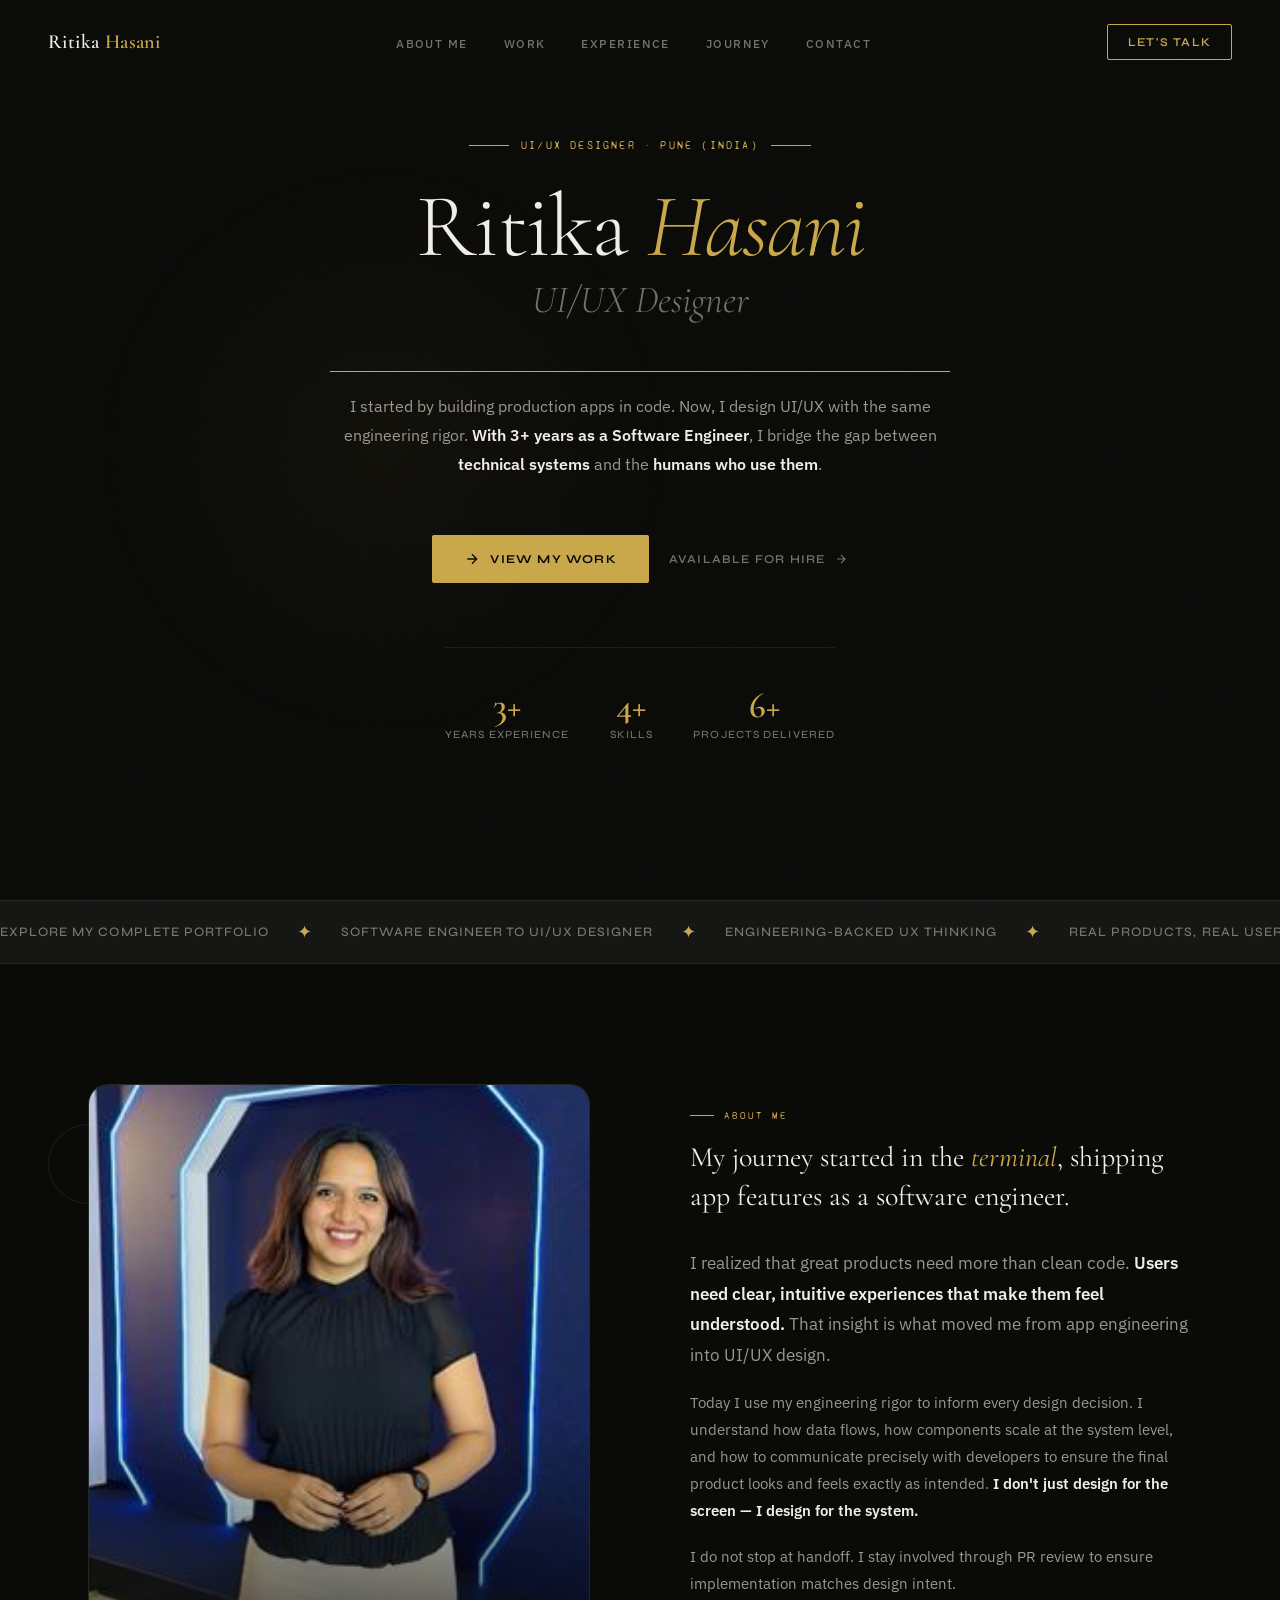
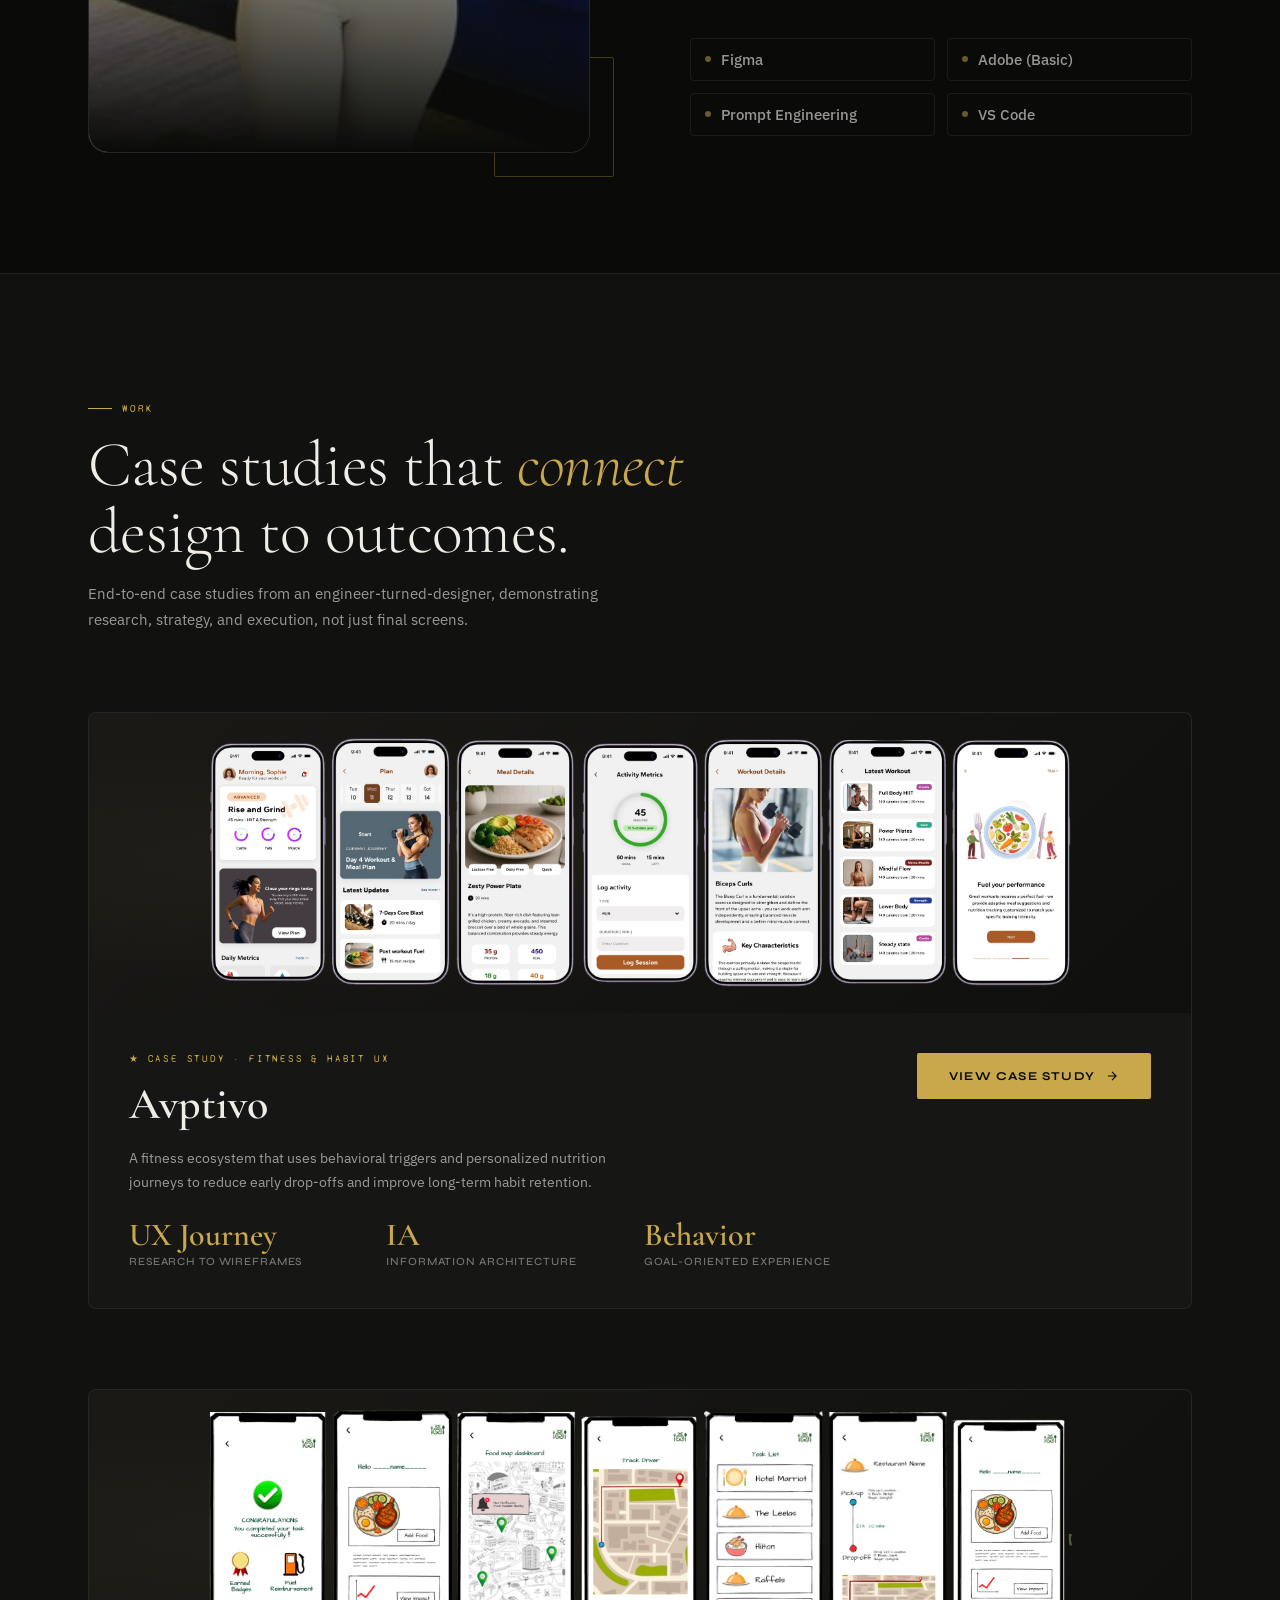
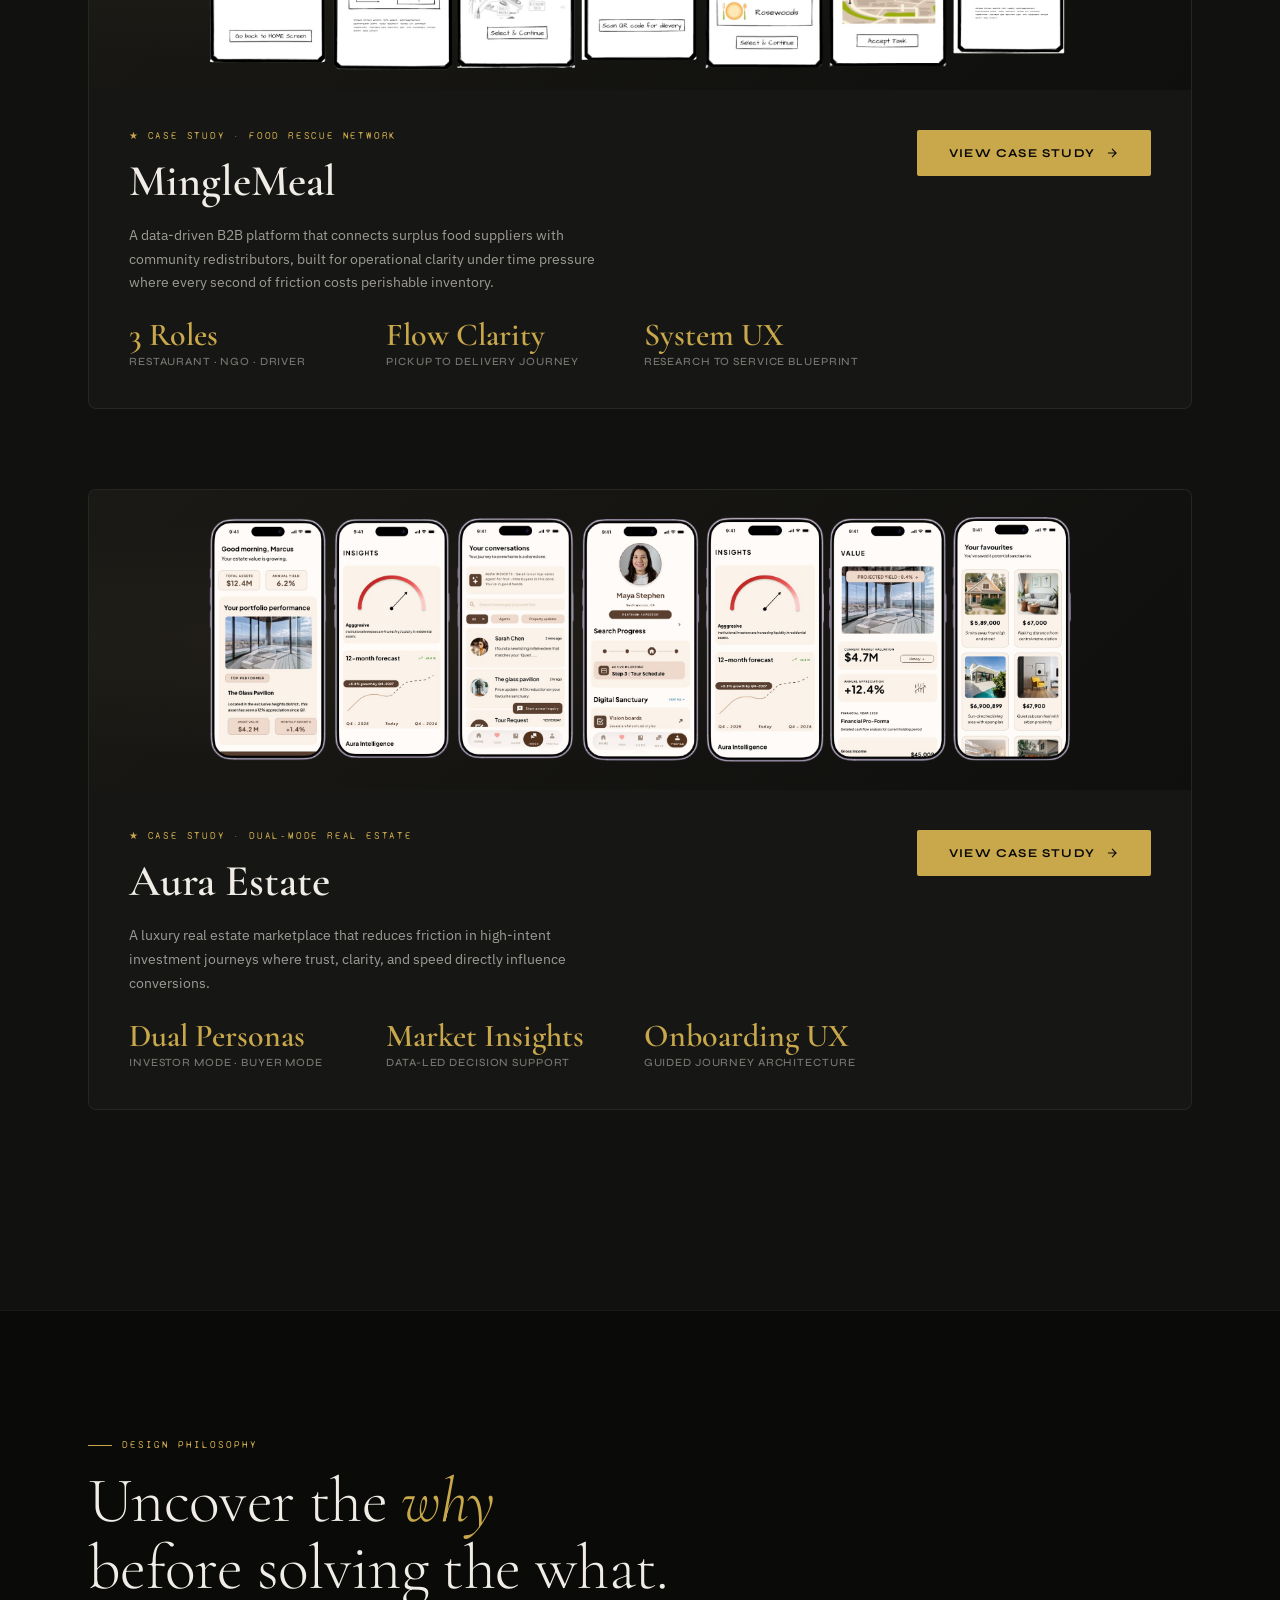
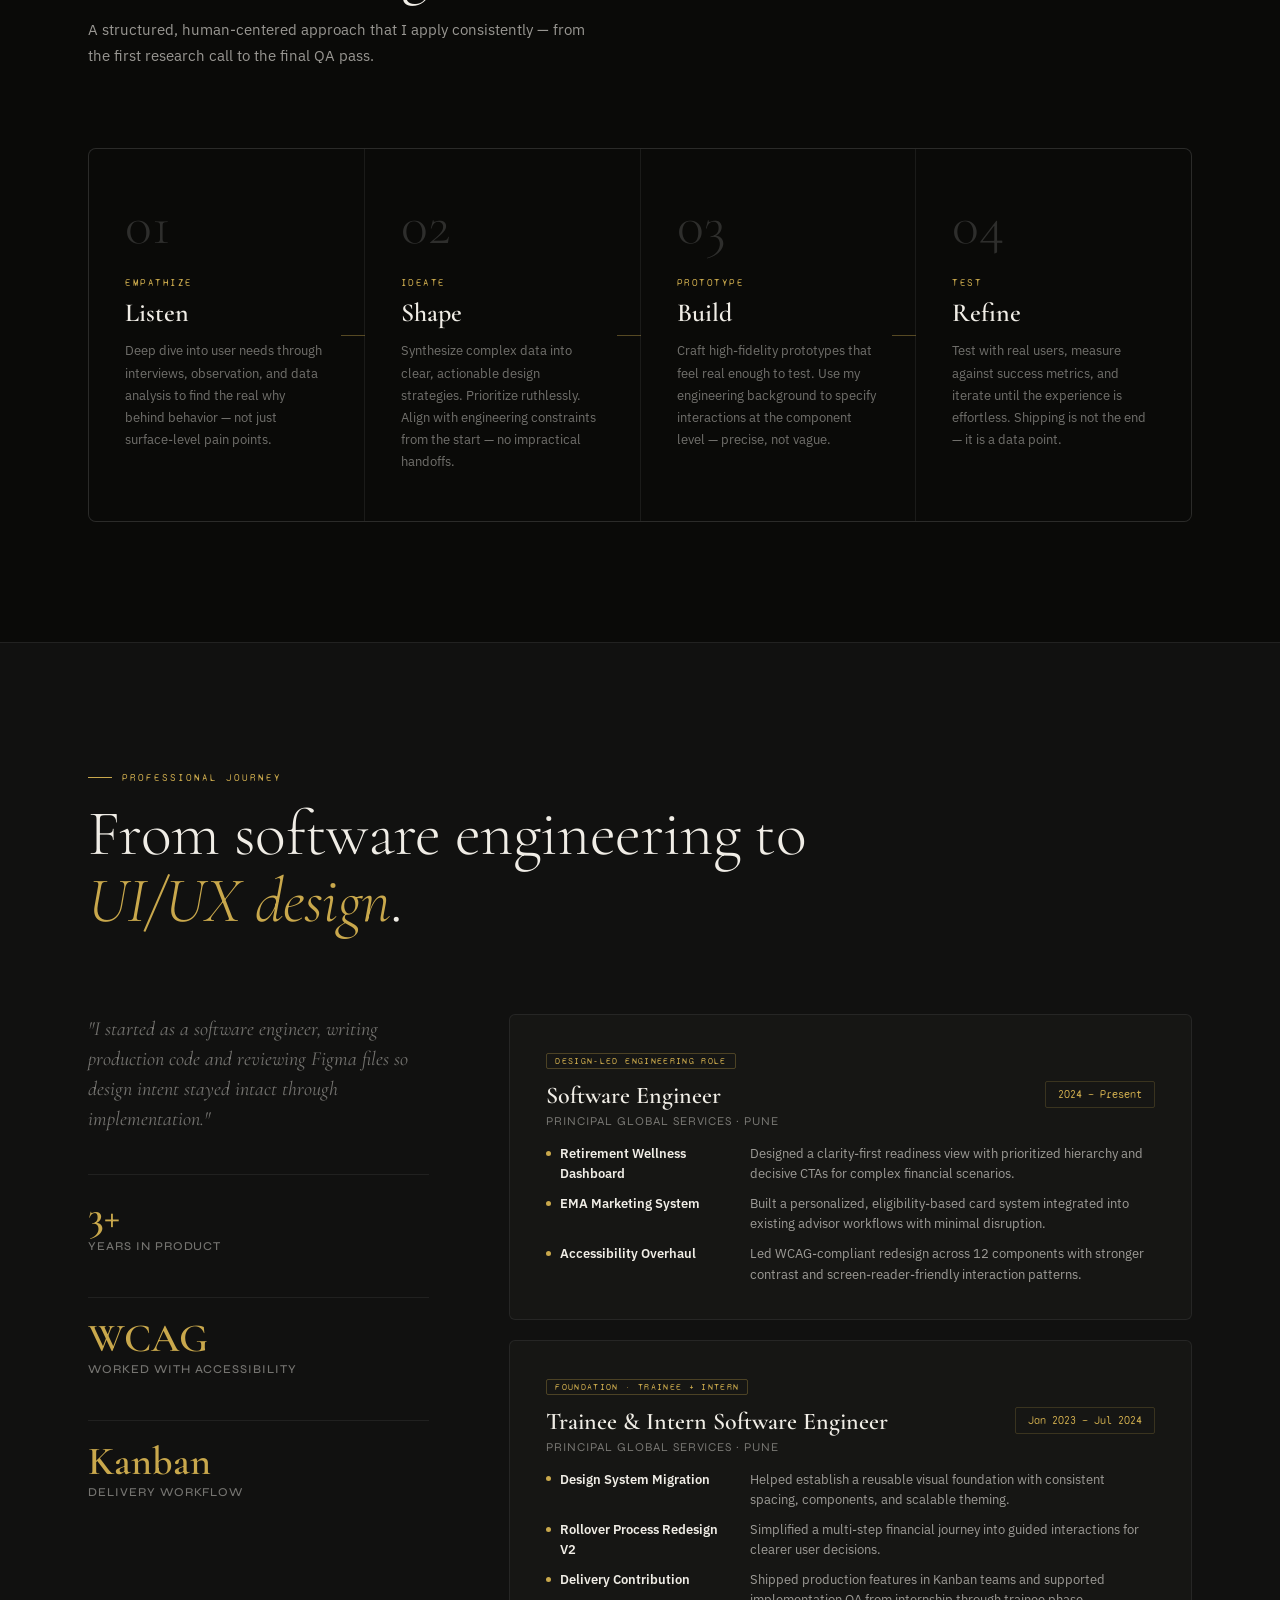
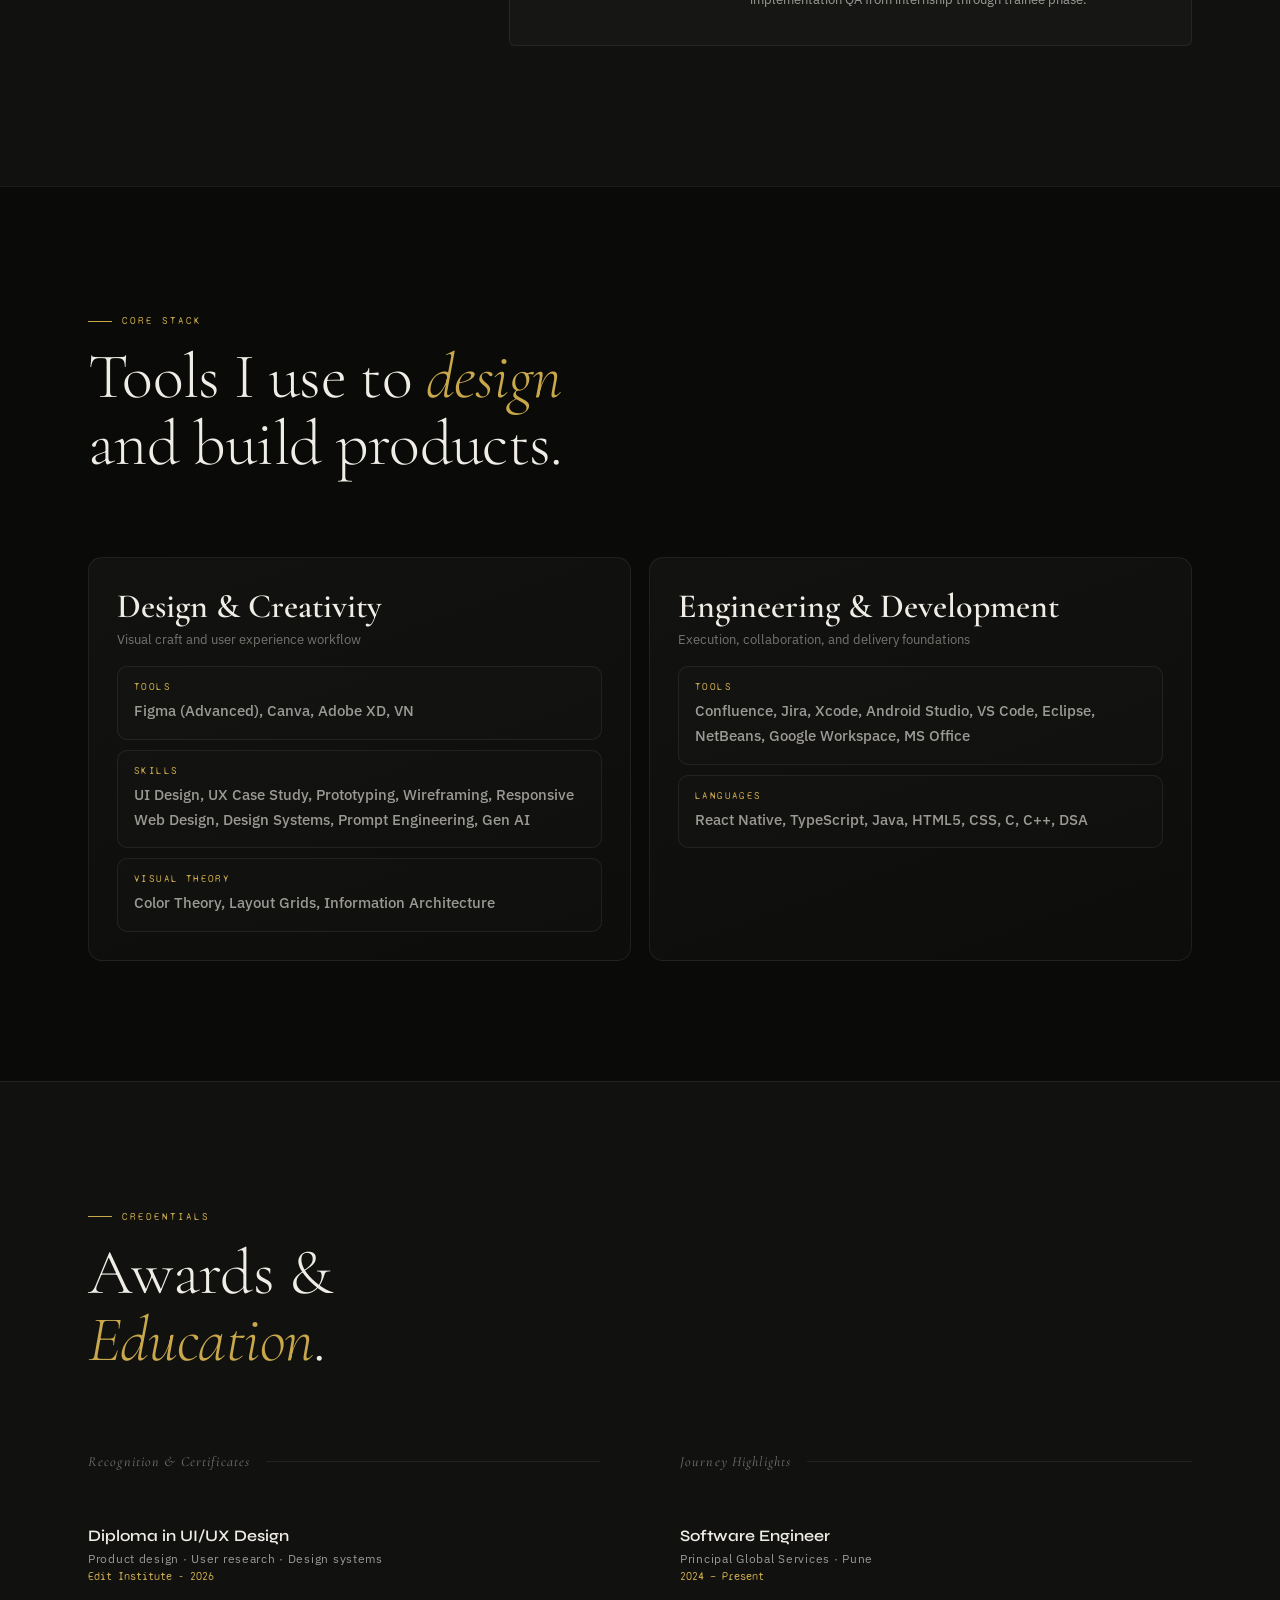
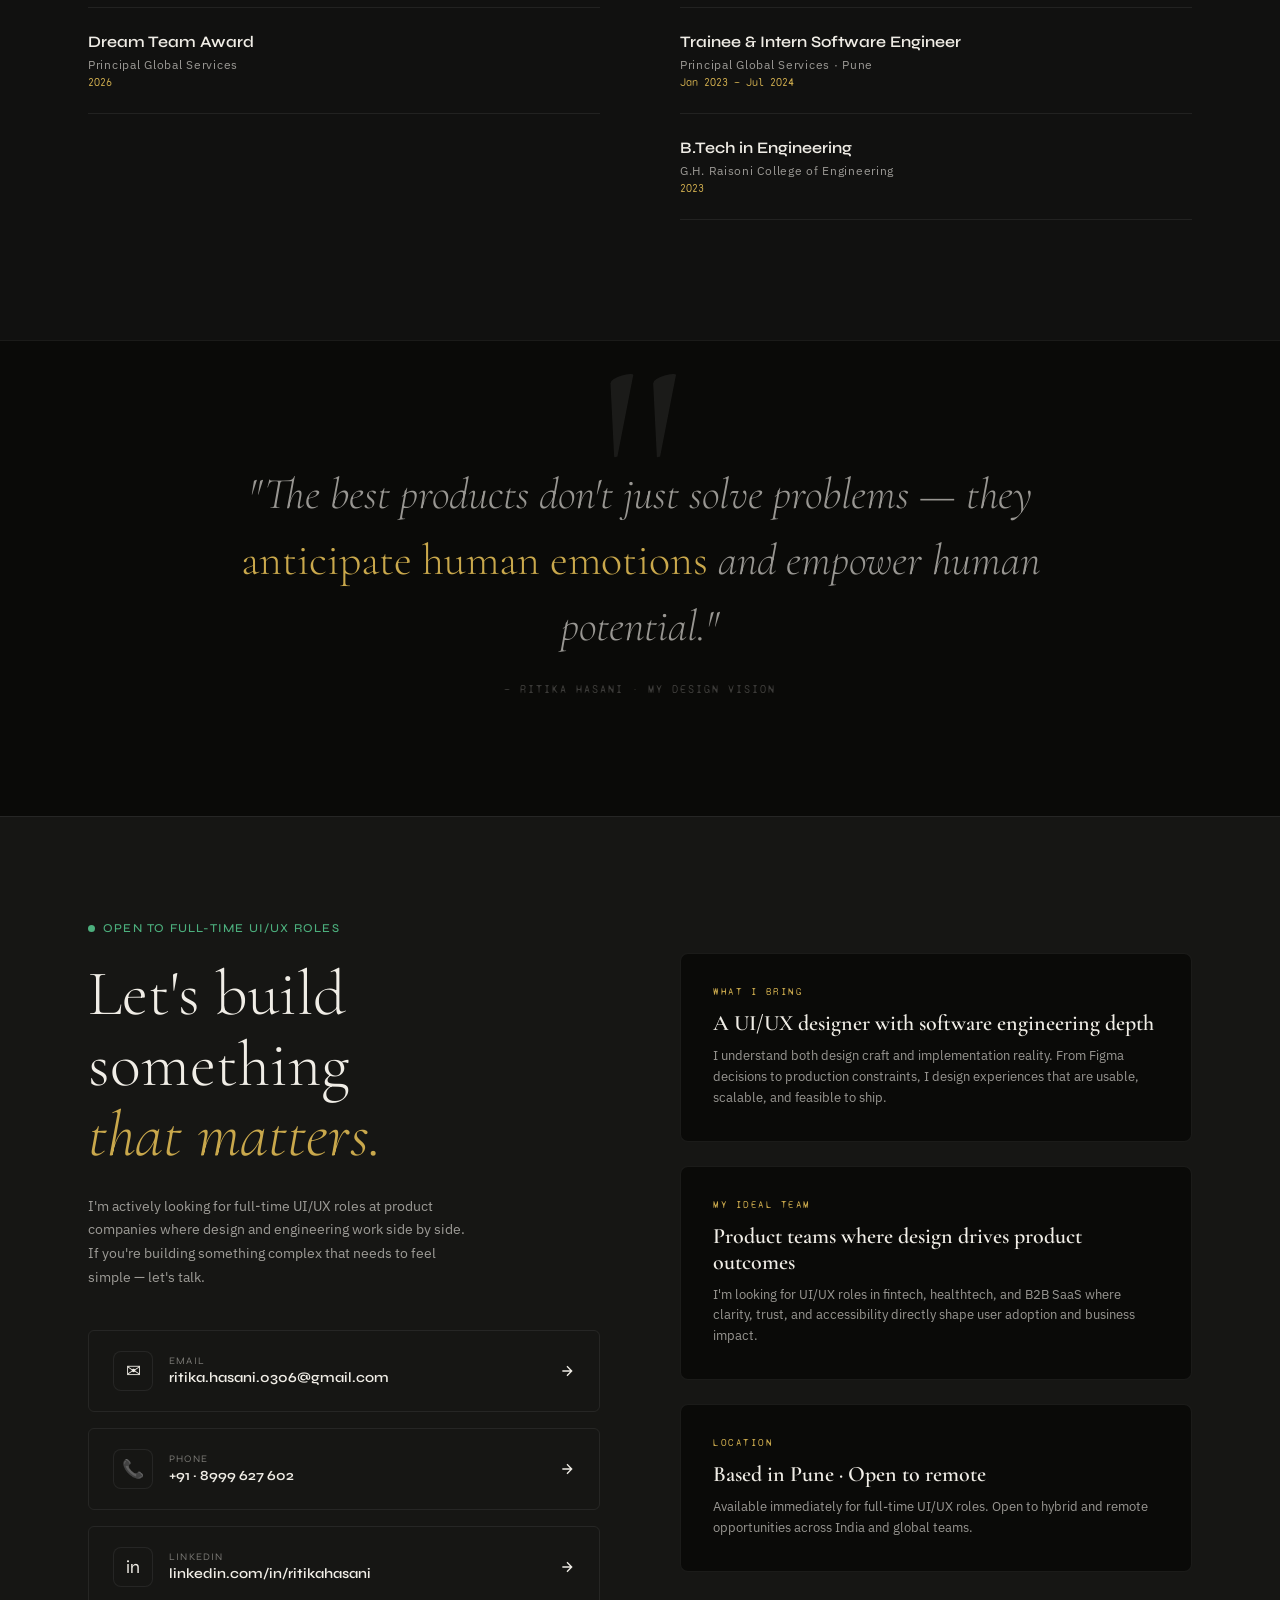
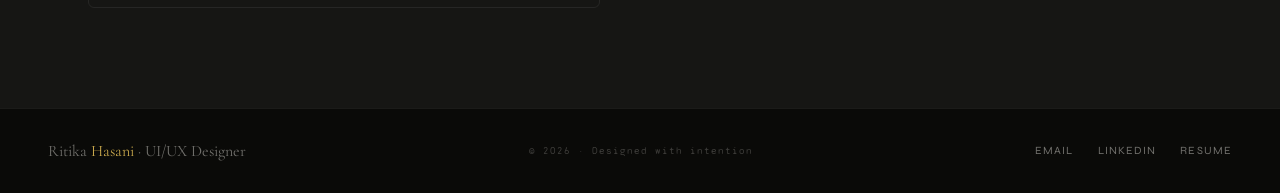
==== commit 0404e1ec: "Update index.html" ====
--- a/index.html
+++ b/index.html
@@ -112,7 +112,7 @@
           Design Systems and App Development <span class="sep">✦</span>
         </div>
         <div class="marquee-item">
-          Open to UI/UX Designer Roles <span class="sep">✦</span>
+          Open to UI/UX Roles <span class="sep">✦</span>
         </div>
         <div class="marquee-item">
           Explore My Complete Portfolio <span class="sep">✦</span>
@@ -133,7 +133,7 @@
           Design Systems and App Development <span class="sep">✦</span>
         </div>
         <div class="marquee-item">
-          Open to UI/UX Designer Roles <span class="sep">✦</span>
+          Open to UI/UX Roles <span class="sep">✦</span>
         </div>
       </div>
     </div>
@@ -250,9 +250,9 @@
               </div>
               <h3 class="featured-title">Avptivo</h3>
               <p class="featured-desc">
-                A fitness ecosystem built around behavioral triggers and
-                hyper-personalized nutrition journeys. Designed to reduce early
-                drop-offs and increase long-term habit retention.
+                A fitness ecosystem that uses behavioral triggers and
+                personalized nutrition journeys to reduce early drop-offs and
+                improve long-term habit retention.
               </p>
               <div class="featured-metrics">
                 <div>
@@ -270,11 +270,9 @@
               </div>
             </div>
             <a
-              href="https://www.behance.net/gallery/241672603/MingleMeal"
+              href="avptivo.html"
               class="btn-primary"
               style="align-self: flex-start; white-space: nowrap"
-              target="_blank"
-              rel="noopener noreferrer"
             >
               View Case Study
               <svg
@@ -325,10 +323,10 @@
               </div>
               <h3 class="featured-title">MingleMeal</h3>
               <p class="featured-desc">
-                A data-driven B2B platform bridging surplus food suppliers with
-                community redistributors. Designed for operational clarity under
-                time pressure — where every second of friction costs perishable
-                inventory.
+                A data-driven B2B platform that connects surplus food suppliers
+                with community redistributors, built for operational clarity
+                under time pressure where every second of friction costs
+                perishable inventory.
               </p>
               <div class="featured-metrics">
                 <div>
@@ -346,11 +344,9 @@
               </div>
             </div>
             <a
-              href="https://www.behance.net/gallery/241672603/MingleMeal"
+              href="minglemeal.html"
               class="btn-primary"
               style="align-self: flex-start; white-space: nowrap"
-              target="_blank"
-              rel="noopener noreferrer"
             >
               View Case Study
               <svg
@@ -401,9 +397,9 @@
               </div>
               <h3 class="featured-title">Aura Estate</h3>
               <p class="featured-desc">
-                A luxury real estate marketplace designed to reduce friction in
-                the high-intent investment journey where trust, clarity, and
-                speed directly impact conversions.
+                A luxury real estate marketplace that reduces friction in
+                high-intent investment journeys where trust, clarity, and speed
+                directly influence conversions.
               </p>
               <div class="featured-metrics">
                 <div>
@@ -421,11 +417,9 @@
               </div>
             </div>
             <a
-              href="https://www.behance.net/gallery/247977753/Aura-estate"
+              href="auraestate.html"
               class="btn-primary"
               style="align-self: flex-start; white-space: nowrap"
-              target="_blank"
-              rel="noopener noreferrer"
             >
               View Case Study
               <svg
--- a/portfolio.css
+++ b/portfolio.css
@@ -316,37 +316,6 @@
   transform: translate(-50%, -50%);
   pointer-events: none;
 }
-.scroll-hint {
-  position: absolute;
-  bottom: 40px;
-  left: 50%;
-  transform: translateX(-50%);
-  display: flex;
-  flex-direction: column;
-  align-items: center;
-  gap: 8px;
-  color: var(--text-dim);
-  font-size: 10px;
-  letter-spacing: 0.15em;
-  text-transform: uppercase;
-  animation: fadeUp 1s var(--ease) 1.2s both;
-  z-index: 5;
-}
-.scroll-line {
-  width: 1px;
-  height: 40px;
-  background: linear-gradient(to bottom, var(--gold), transparent);
-  animation: scrollPulse 2s ease-in-out infinite;
-}
-@keyframes scrollPulse {
-  0%,
-  100% {
-    opacity: 0.3;
-  }
-  50% {
-    opacity: 1;
-  }
-}
 
 /* ═══════════════════════════════════════════
    SECTION SHARED STYLES
@@ -449,7 +418,7 @@
 }
 .marquee-track {
   display: flex;
-  gap: 0;
+  gap: 28px;
   animation: marquee 28s linear infinite;
   white-space: nowrap;
   width: max-content;
@@ -457,8 +426,8 @@
 .marquee-item {
   display: flex;
   align-items: center;
-  gap: 32px;
-  padding: 0 40px;
+  gap: 28px;
+  padding: 0;
   font-size: 13px;
   font-weight: 500;
   letter-spacing: 0.08em;
@@ -545,8 +514,6 @@
   border: 1px solid var(--border);
   border-radius: 50%;
 }
-.about-content {
-}
 .about-lead {
   font-family: "Cormorant Garamond", serif;
   font-size: 28px;
@@ -587,7 +554,7 @@
   padding: 11px 14px;
   border: 1px solid var(--border);
   border-radius: 4px;
-  font-family: "Syne", sans-serif;
+  font-family: var(--body-font);
   font-size: 14.5px;
   font-weight: 500;
   letter-spacing: 0;
@@ -820,6 +787,9 @@
   gap: 40px;
   align-items: start;
 }
+.featured-project-body > div {
+  min-width: 0;
+}
 .featured-label {
   font-family: "Syne Mono", monospace;
   font-size: 10px;
@@ -843,7 +813,12 @@
 }
 .featured-metrics {
   display: flex;
-  gap: 32px;
+  gap: 24px;
+  flex-wrap: wrap;
+}
+.featured-metrics > div {
+  min-width: 150px;
+  flex: 1 1 0;
 }
 .metric-val {
   font-family: "Cormorant Garamond", serif;
@@ -971,8 +946,6 @@
   text-transform: uppercase;
   color: var(--text-muted);
   margin-top: 4px;
-}
-.exp-timeline {
 }
 .exp-entry {
   padding: 34px 36px;
@@ -1123,7 +1096,7 @@
 }
 .stack-chip-copy {
   display: block;
-  font-family: "Syne", sans-serif;
+  font-family: var(--body-font);
   font-size: 14.5px;
   font-weight: 500;
   line-height: 1.7;
@@ -1259,8 +1232,6 @@
   align-items: center;
   padding: 100px 0;
 }
-.contact-left {
-}
 .contact-available {
   display: inline-flex;
   align-items: center;
@@ -1476,6 +1447,19 @@
   }
   .featured-project-body {
     grid-template-columns: 1fr;
+    padding: 28px 22px;
+    gap: 22px;
+  }
+  .featured-desc {
+    max-width: none;
+  }
+  .featured-metrics {
+    display: grid;
+    grid-template-columns: 1fr 1fr;
+    gap: 14px;
+  }
+  .featured-metrics > div {
+    min-width: 0;
   }
 }
 @media (max-width: 560px) {
@@ -1493,11 +1477,50 @@
     justify-content: flex-start;
     gap: 6px;
     padding: 10px 12px;
+    scrollbar-width: thin;
+    -webkit-overflow-scrolling: touch;
+  }
+  .featured-project-image {
+    height: 260px;
   }
   .project-shot {
     min-width: 92px;
     max-width: 110px;
   }
+  .featured-project-body {
+    padding: 24px 18px;
+    gap: 20px;
+  }
+  .featured-label {
+    letter-spacing: 0.14em;
+    margin-bottom: 10px;
+  }
+  .featured-title {
+    font-size: 38px;
+    margin-bottom: 12px;
+  }
+  .featured-desc {
+    max-width: none;
+    font-size: 14px;
+    line-height: 1.65;
+    margin-bottom: 18px;
+  }
+  .featured-metrics {
+    display: grid;
+    grid-template-columns: 1fr;
+    gap: 12px;
+  }
+  .metric-val {
+    font-size: 30px;
+  }
+  .metric-label {
+    margin-top: 2px;
+    font-size: 10.5px;
+  }
+  .featured-project-body .btn-primary {
+    width: 100%;
+    justify-content: center;
+  }
   .skills-grid {
     grid-template-columns: 1fr;
   }
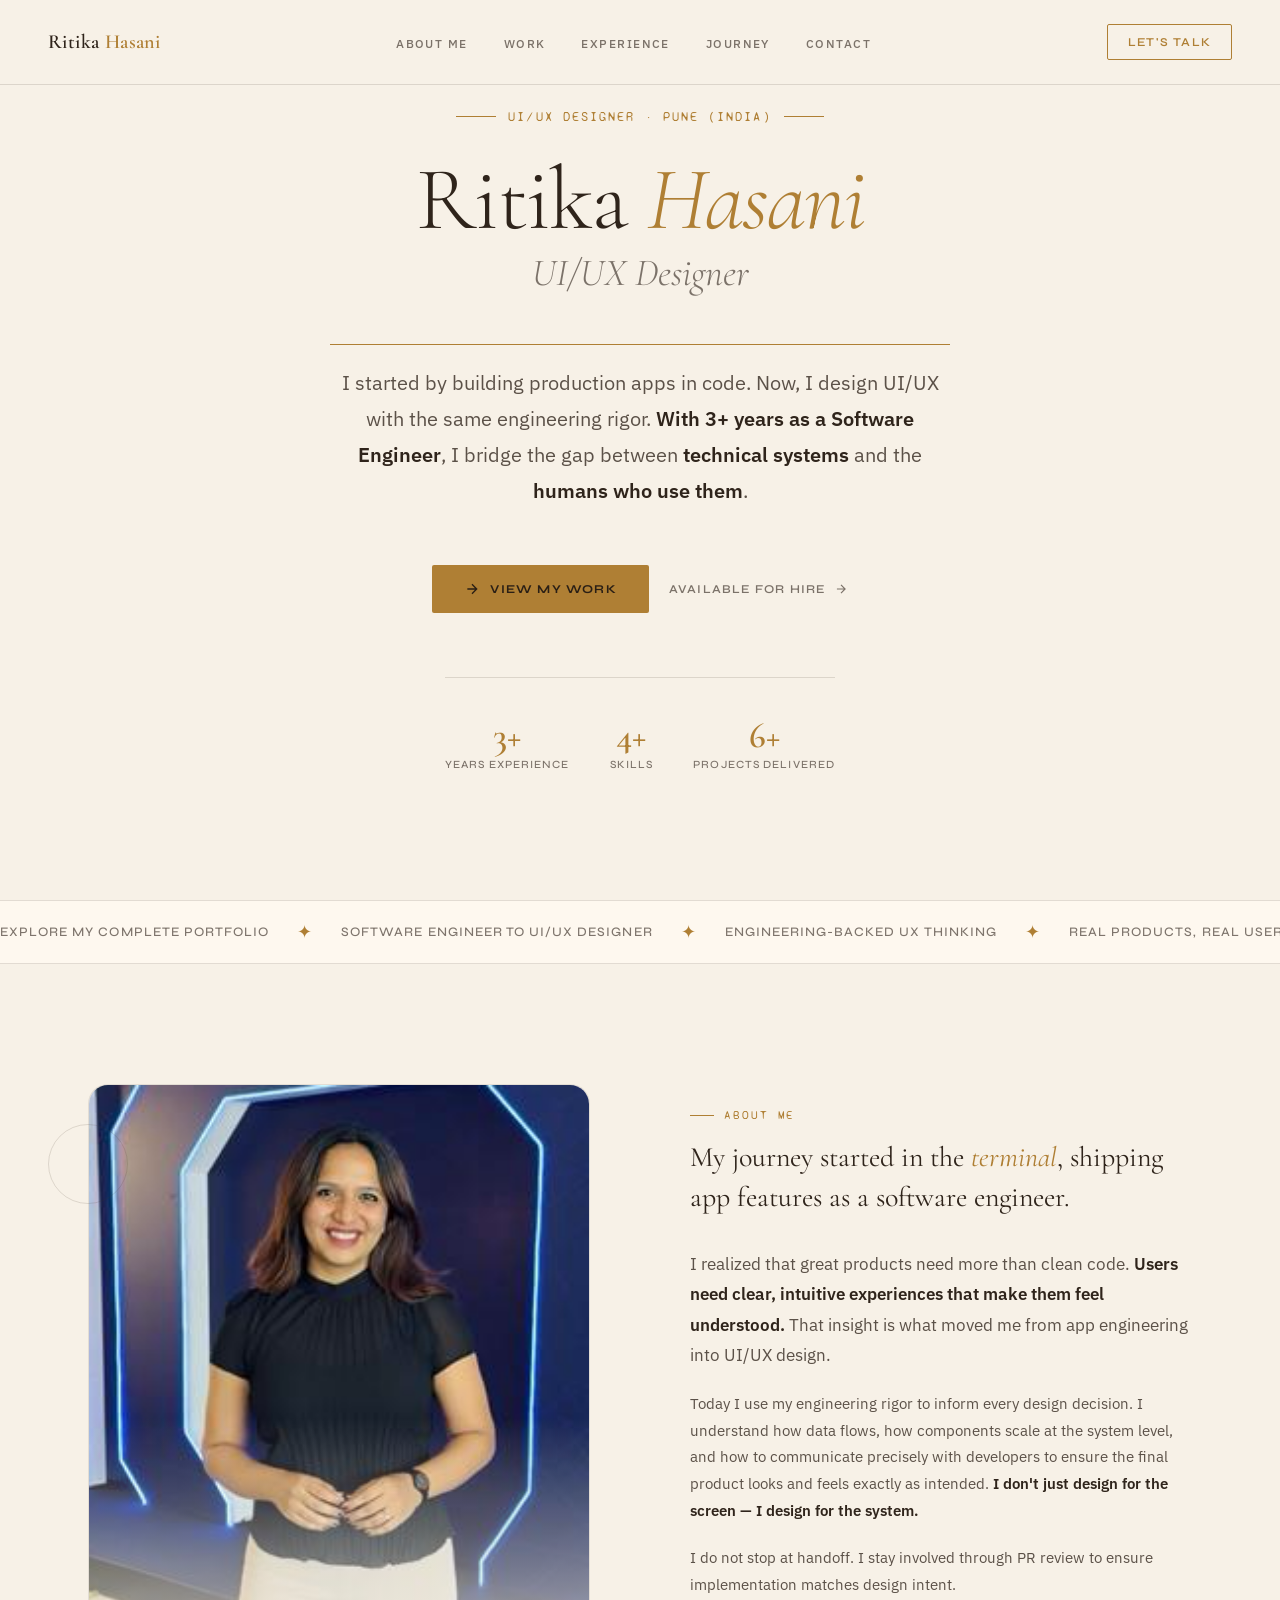
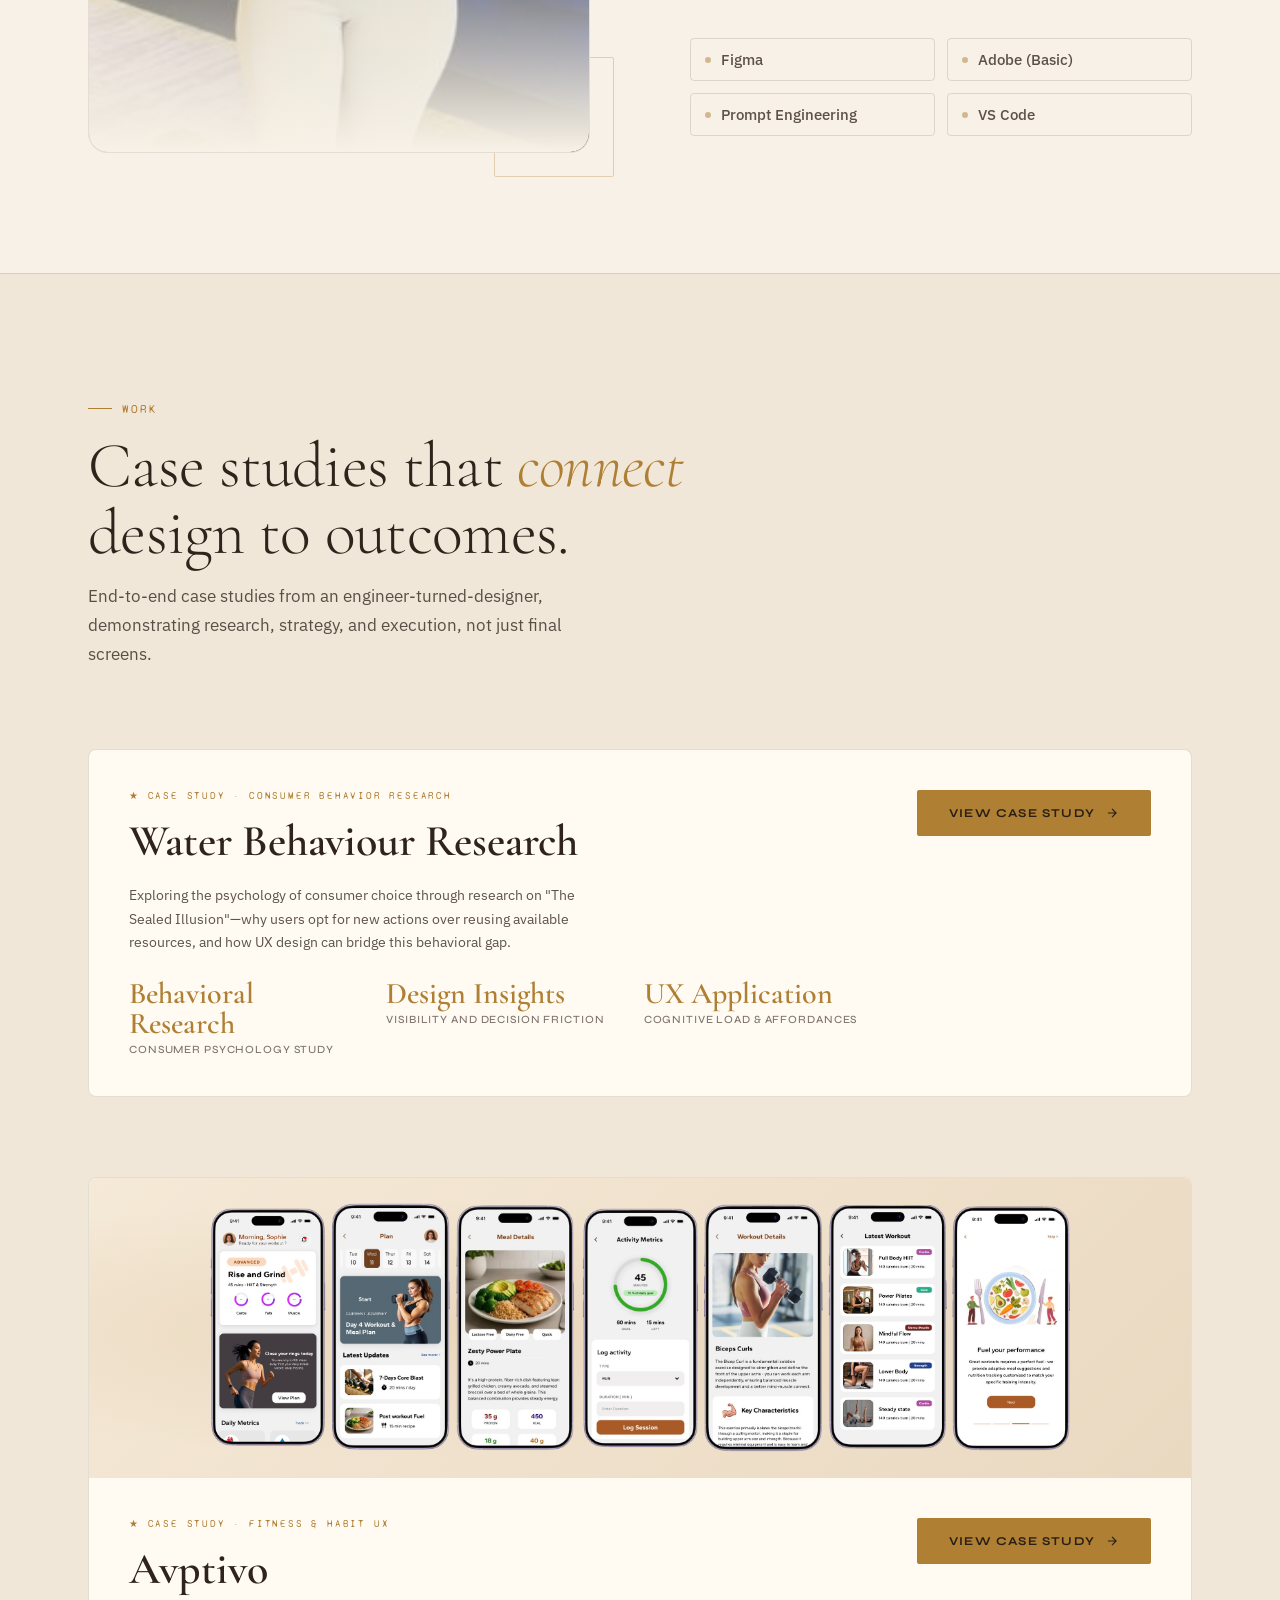
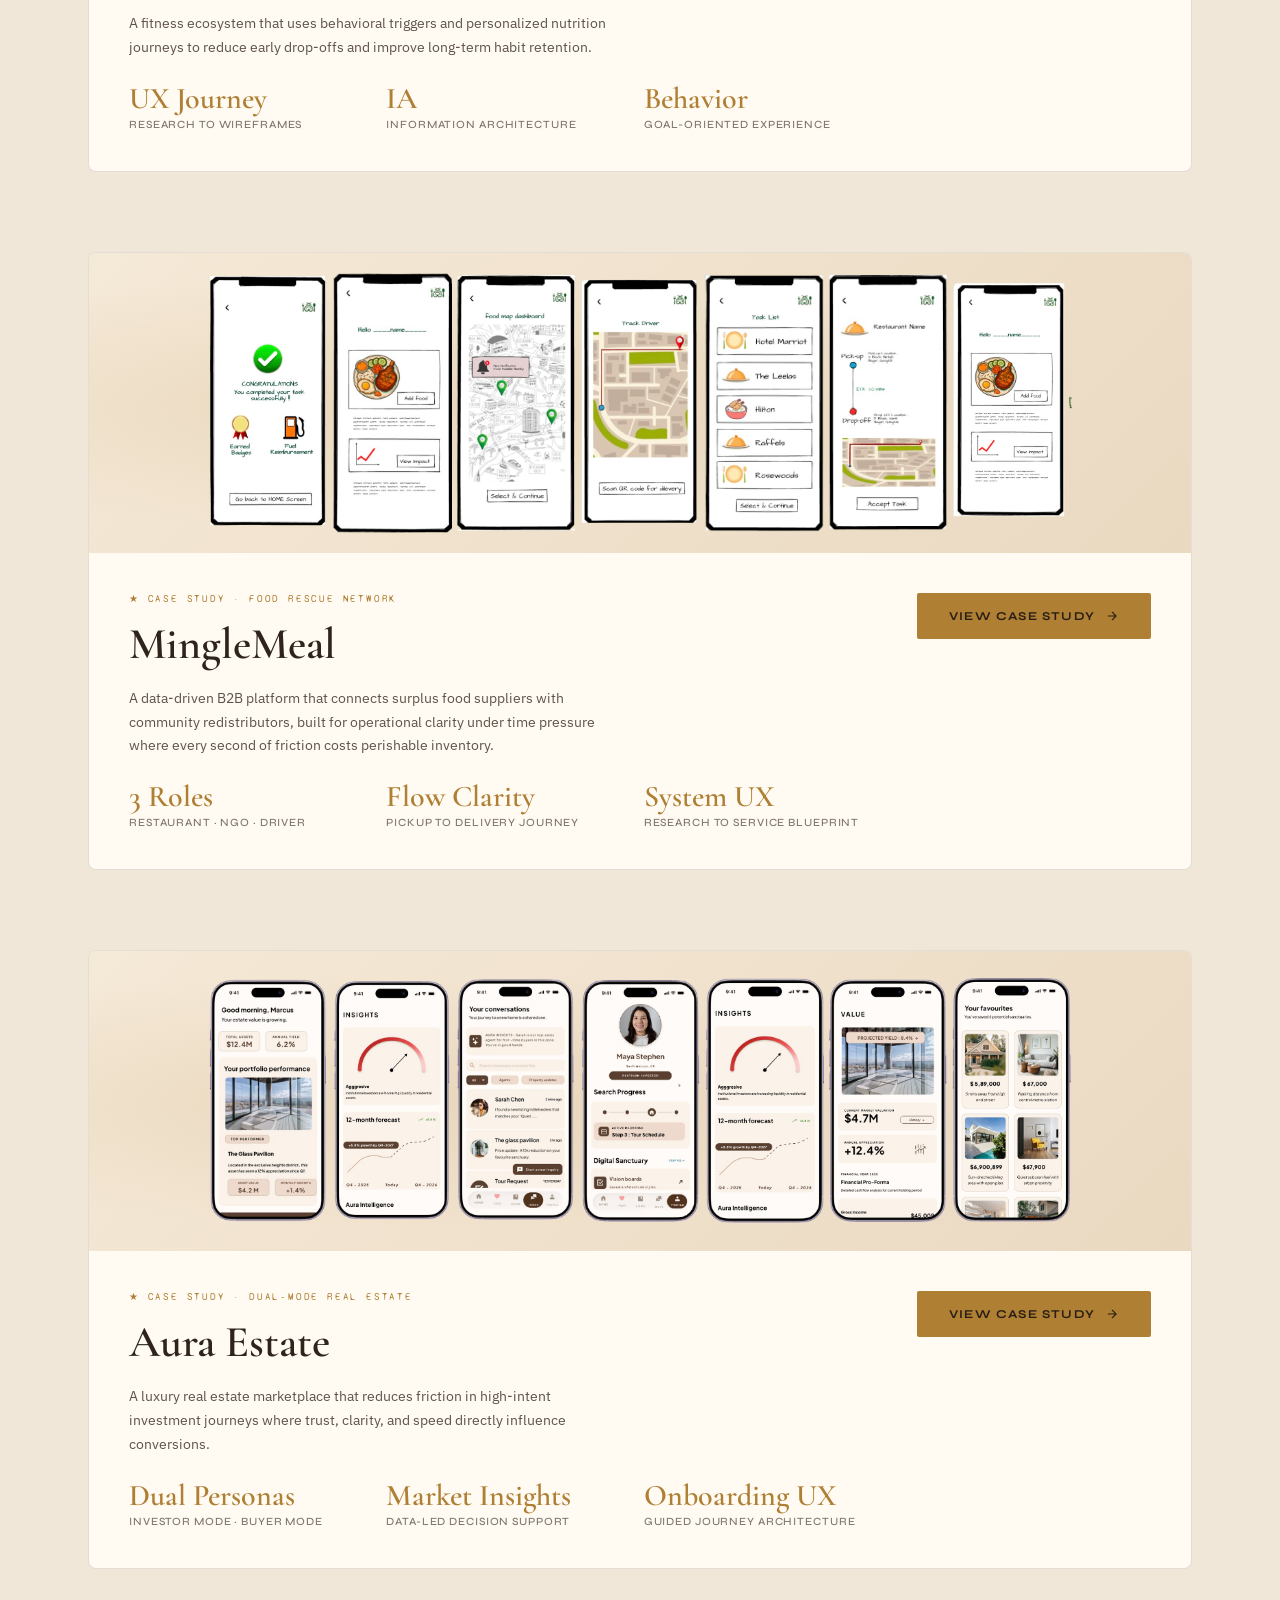
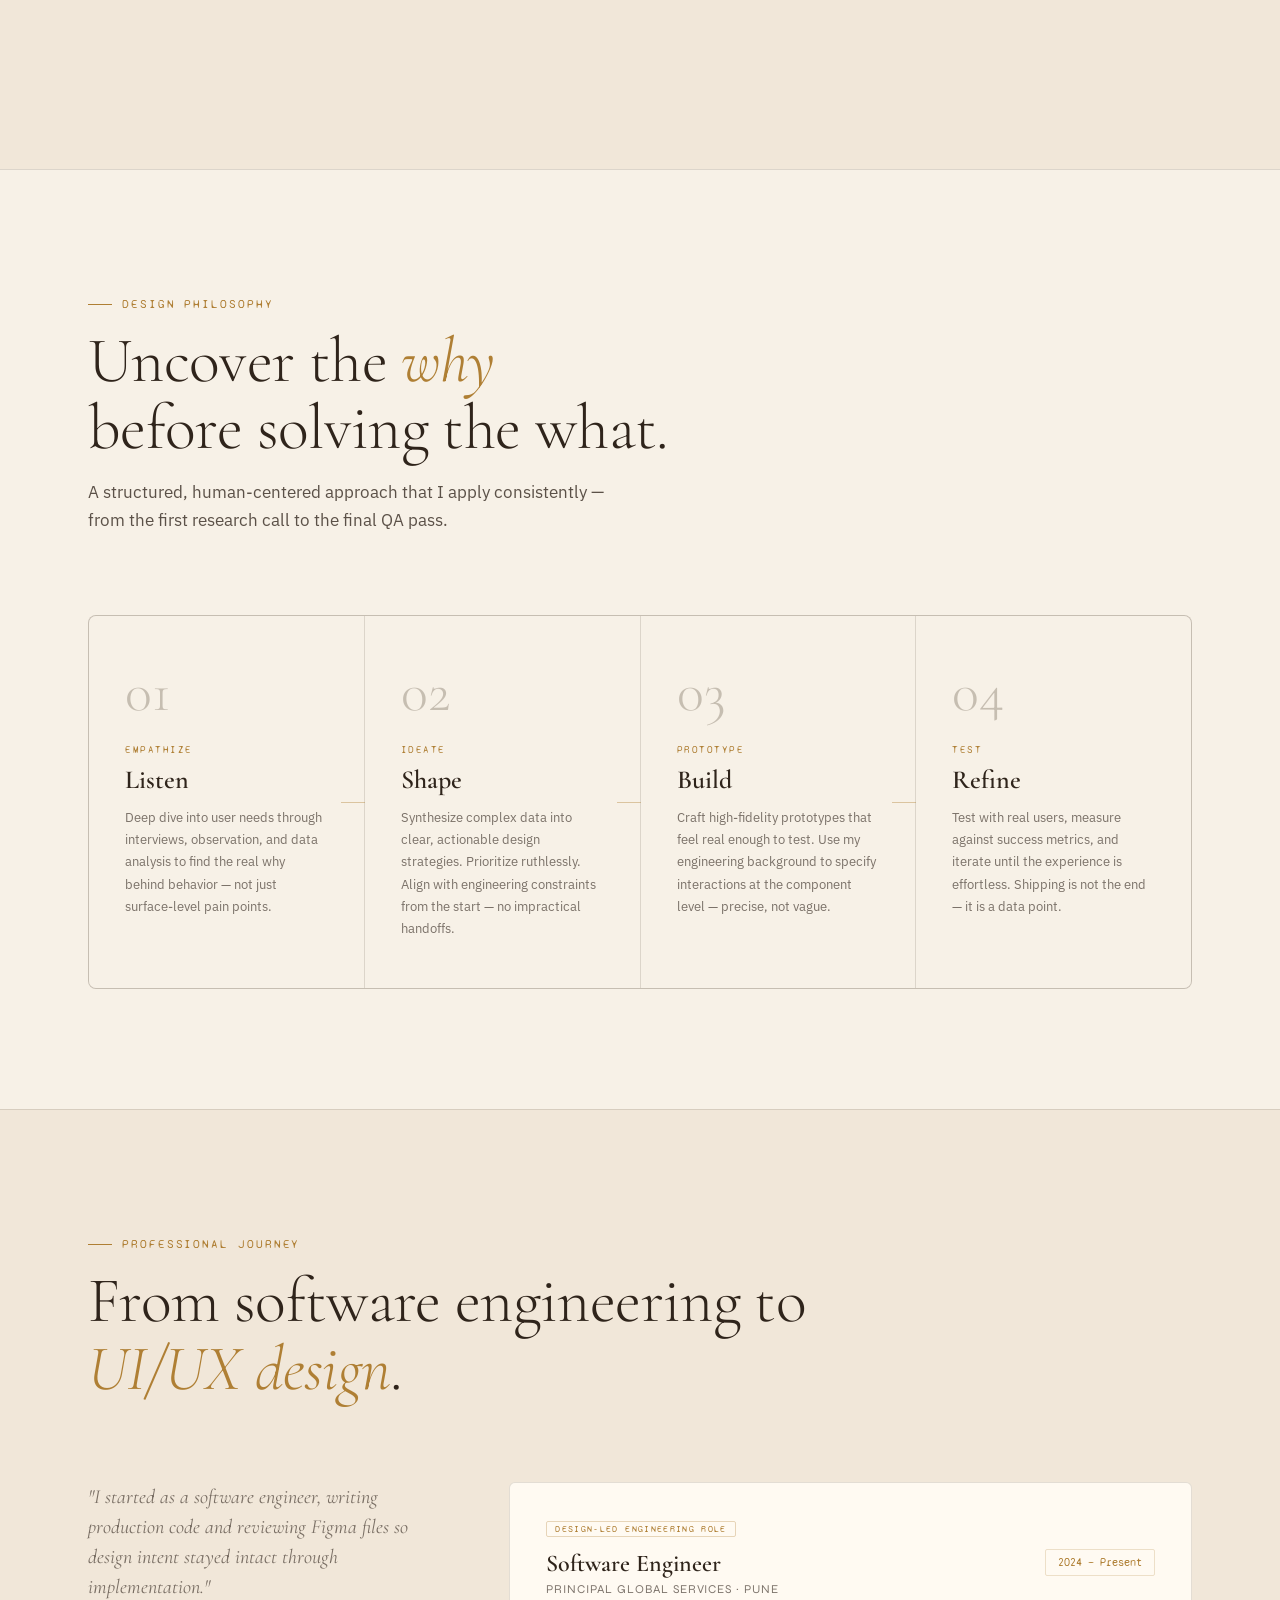
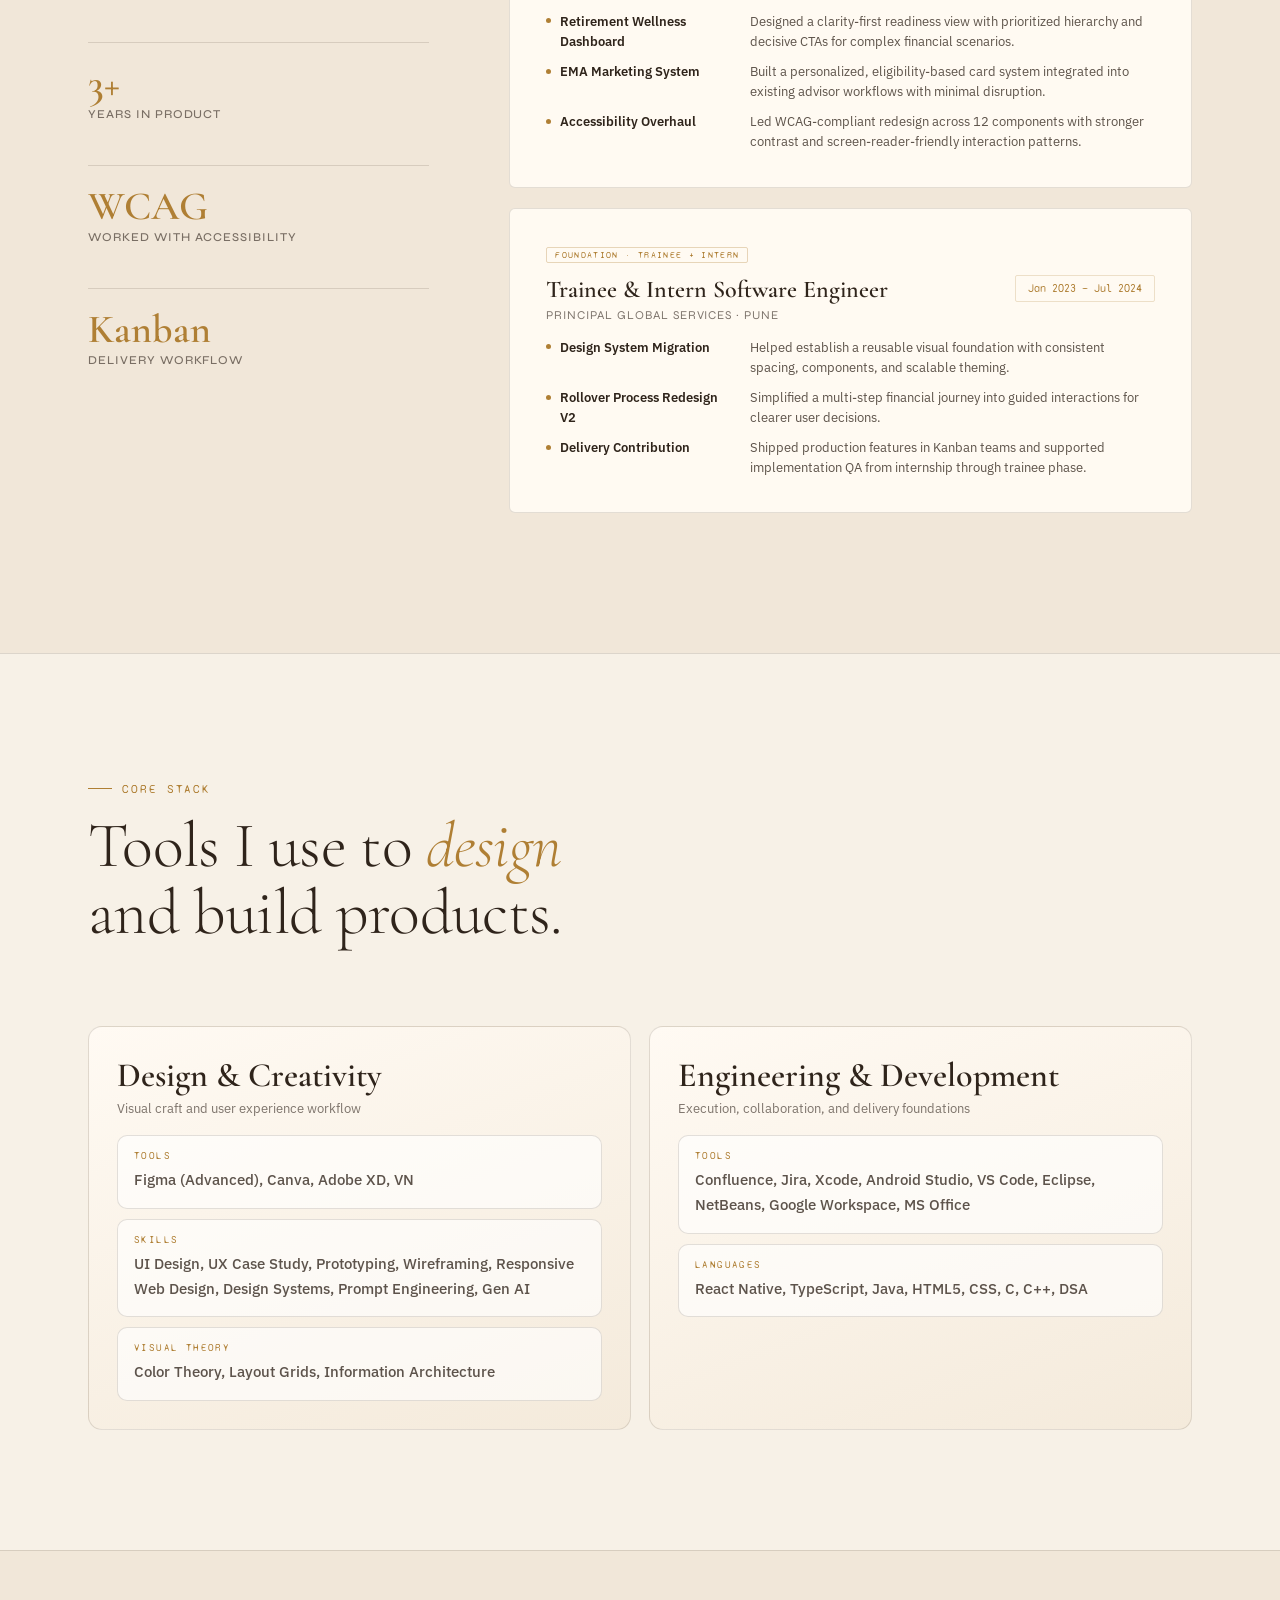
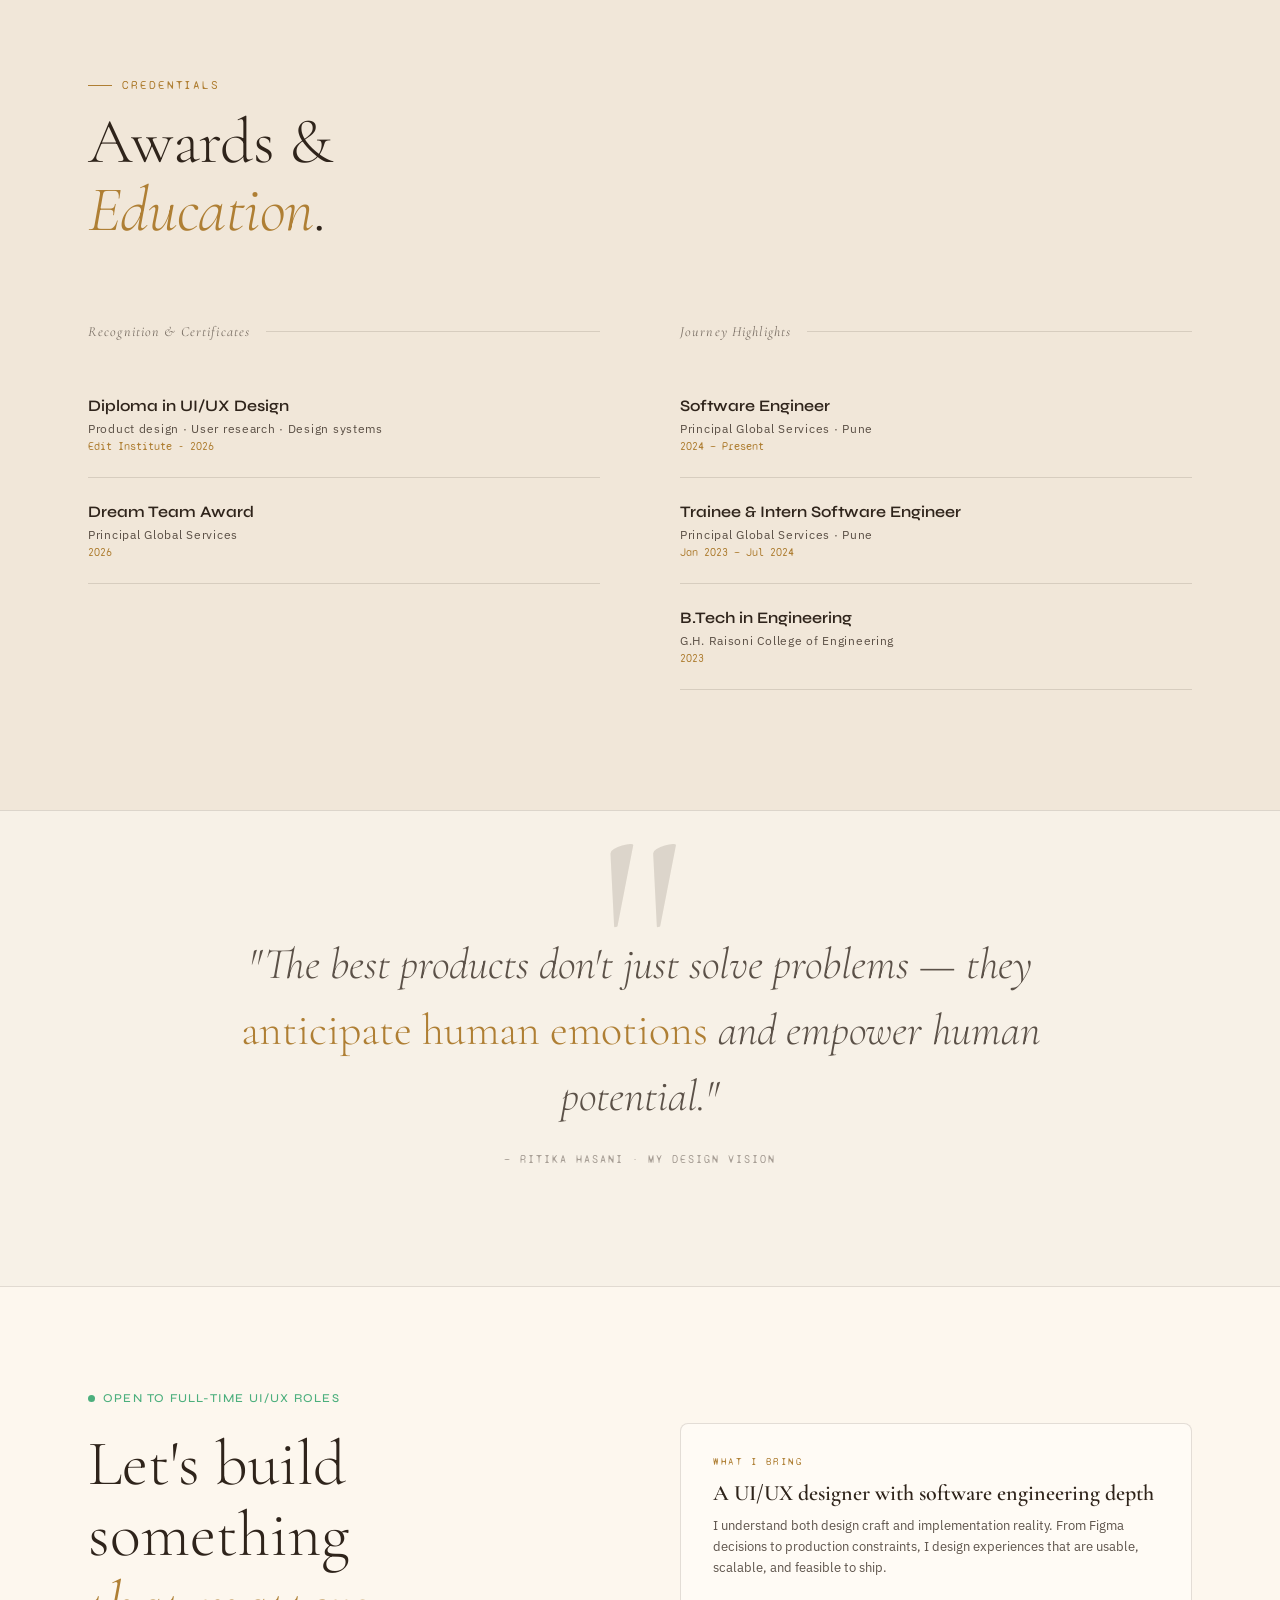
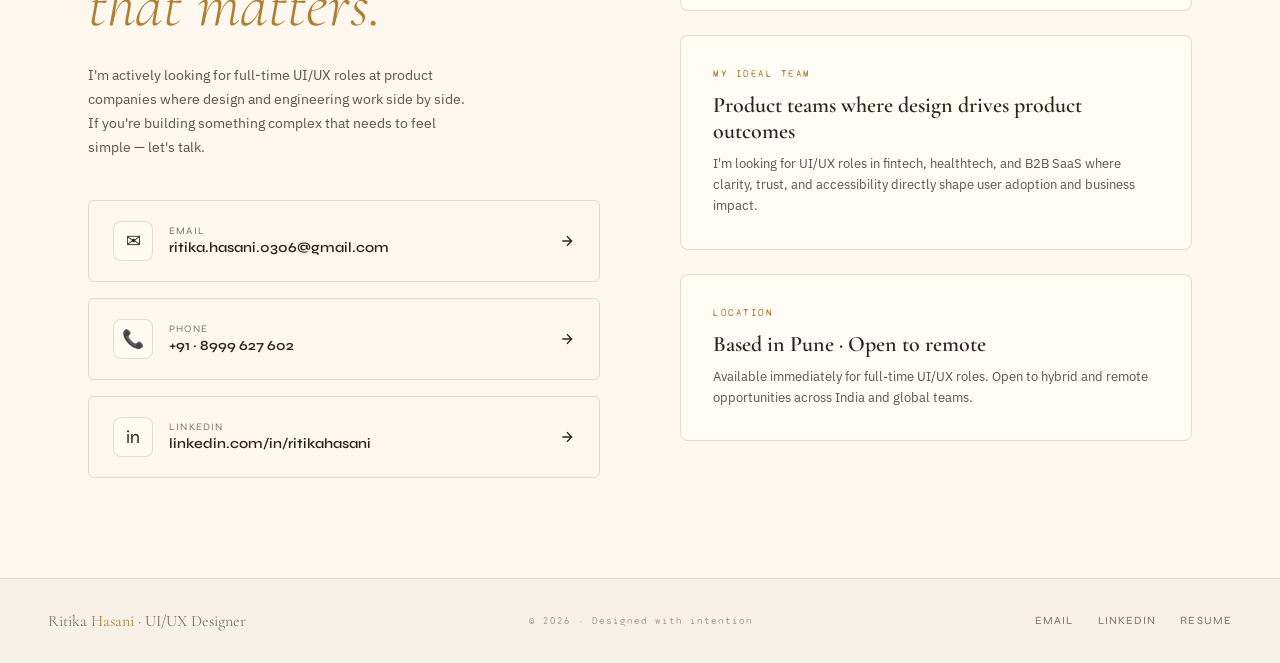
==== commit 8199d772: "Add Water Behaviour Research case study and update layout styles" ====
--- a/index.html
+++ b/index.html
@@ -218,6 +218,52 @@
 
         <!-- Project 01 -->
         <div class="featured-project reveal">
+          <div class="featured-project-body">
+            <div>
+              <div class="featured-label">
+                ★ Case Study · Consumer Behavior Research
+              </div>
+              <h3 class="featured-title">Water Behaviour Research</h3>
+              <p class="featured-desc">
+                Exploring the psychology of consumer choice through research on "The Sealed Illusion"—why users opt for new actions over reusing available resources, and how UX design can bridge this behavioral gap.
+              </p>
+              <div class="featured-metrics">
+                <div>
+                  <div class="metric-val">Behavioral Research</div>
+                  <div class="metric-label">Consumer psychology study</div>
+                </div>
+                <div>
+                  <div class="metric-val">Design Insights</div>
+                  <div class="metric-label">Visibility and decision friction</div>
+                </div>
+                <div>
+                  <div class="metric-val">UX Application</div>
+                  <div class="metric-label">Cognitive load & affordances</div>
+                </div>
+              </div>
+            </div>
+            <a
+              href="water-behaviour.html"
+              class="btn-primary"
+              style="align-self: flex-start; white-space: nowrap"
+            >
+              View Case Study
+              <svg
+                width="14"
+                height="14"
+                fill="none"
+                stroke="currentColor"
+                stroke-width="2"
+                viewBox="0 0 24 24"
+              >
+                <path d="M5 12h14M12 5l7 7-7 7" />
+              </svg>
+            </a>
+          </div>
+        </div>
+
+        <!-- Project 02 -->
+        <div class="featured-project reveal reveal-delay-1">
           <div class="featured-project-image">
             <div class="project-gallery project-gallery-avptivo">
               <div class="project-shot">
@@ -289,8 +335,8 @@
           </div>
         </div>
 
-        <!-- Project 02 -->
-        <div class="featured-project reveal reveal-delay-1">
+        <!-- Project 03 -->
+        <div class="featured-project reveal reveal-delay-2">
           <div class="featured-project-image">
             <div class="project-gallery project-gallery-minglemeal">
               <div class="project-shot">
@@ -363,8 +409,8 @@
           </div>
         </div>
 
-        <!-- Project 03 -->
-        <div class="featured-project reveal reveal-delay-2">
+        <!-- Project 04 -->
+        <div class="featured-project reveal reveal-delay-3">
           <div class="featured-project-image">
             <div class="project-gallery project-gallery-aura">
               <div class="project-shot">
--- a/portfolio.css
+++ b/portfolio.css
@@ -13,22 +13,25 @@
 }
 
 :root {
-  --bg: #0a0a08;
-  --bg2: #111110;
-  --surface: #161614;
-  --border: rgba(255, 255, 255, 0.07);
-  --border-bright: rgba(255, 255, 255, 0.15);
-  --text: #f0ede6;
-  --text-muted: rgba(240, 237, 230, 0.45);
-  --text-dim: rgba(240, 237, 230, 0.22);
-  --gold: #c9a84c;
-  --gold-light: #e8c97b;
-  --gold-dim: rgba(201, 168, 76, 0.15);
-  --accent: #d4a373;
-  --red-soft: #c0614a;
+  --bg: #f7f1e7;
+  --bg2: #f1e7d9;
+  --surface: #fffaf2;
+  --border: rgba(71, 56, 41, 0.15);
+  --border-bright: rgba(71, 56, 41, 0.28);
+  --text: #2f241b;
+  --text-muted: rgba(47, 36, 27, 0.62);
+  --text-dim: rgba(47, 36, 27, 0.4);
+  --gold: #af7f34;
+  --gold-light: #c89543;
+  --gold-dim: rgba(175, 127, 52, 0.16);
+  --accent: #c37f6b;
+  --red-soft: #b85d48;
+  --ink-strong: #2a1f15;
+  --top-tint-a: rgba(229, 195, 146, 0.28);
+  --top-tint-b: rgba(164, 189, 201, 0.2);
   --ease: cubic-bezier(0.16, 1, 0.3, 1);
   --body-font: "IBM Plex Sans", sans-serif;
-  --copy-muted: rgba(240, 237, 230, 0.62);
+  --copy-muted: rgba(47, 36, 27, 0.78);
 }
 
 body {
@@ -64,7 +67,10 @@
   background-image: url("data:image/svg+xml,%3Csvg viewBox='0 0 512 512' xmlns='http://www.w3.org/2000/svg'%3E%3Cfilter id='noise'%3E%3CfeTurbulence type='fractalNoise' baseFrequency='0.9' numOctaves='4' stitchTiles='stitch'/%3E%3C/filter%3E%3Crect width='100%25' height='100%25' filter='url(%23noise)' opacity='0.04'/%3E%3C/svg%3E");
   pointer-events: none;
   z-index: 1;
-  opacity: 0.6;
+  opacity: 0.22;
+}
+body::after {
+  content: none;
 }
 
 /* ═══════════════════════════════════════════
@@ -80,14 +86,15 @@
   display: flex;
   align-items: center;
   justify-content: space-between;
-  border-bottom: 1px solid transparent;
+  border-bottom: 1px solid var(--border);
+  background: var(--bg);
   transition: background 0.4s, border-color 0.4s, padding 0.4s;
 }
 nav.scrolled {
-  background: rgba(10, 10, 8, 0.92);
+  background: var(--bg);
   border-color: var(--border);
   padding: 16px 48px;
-  backdrop-filter: blur(20px);
+  backdrop-filter: none;
 }
 .nav-logo {
   font-family: "Cormorant Garamond", serif;
@@ -145,7 +152,7 @@
 }
 .nav-cta:hover {
   background: var(--gold);
-  color: var(--bg);
+  color: var(--ink-strong);
 }
 
 /* ═══════════════════════════════════════════
@@ -158,6 +165,7 @@
   justify-content: center;
   position: relative;
   overflow: hidden;
+  background: var(--bg);
 }
 .hero-left {
   display: flex;
@@ -185,8 +193,8 @@
 }
 .hero-eyebrow-text {
   font-family: "Syne Mono", monospace;
-  font-size: 11px;
-  letter-spacing: 0.2em;
+  font-size: 13px;
+  letter-spacing: 0.16em;
   text-transform: uppercase;
   color: var(--gold);
 }
@@ -213,7 +221,7 @@
   animation: fadeUp 0.9s var(--ease) 0.45s both;
 }
 .hero-statement {
-  font-size: 16px;
+  font-size: 20px;
   line-height: 1.8;
   color: var(--copy-muted);
   max-width: 620px;
@@ -239,7 +247,7 @@
   align-items: center;
   gap: 10px;
   background: var(--gold);
-  color: var(--bg);
+  color: var(--ink-strong);
   font-size: 12px;
   font-weight: 700;
   letter-spacing: 0.1em;
@@ -251,7 +259,7 @@
 }
 .btn-primary:hover {
   transform: translateY(-2px);
-  box-shadow: 0 12px 40px rgba(201, 168, 76, 0.25);
+  box-shadow: 0 12px 32px rgba(175, 127, 52, 0.24);
 }
 .btn-secondary {
   display: inline-flex;
@@ -303,18 +311,7 @@
 
 /* Hero ambient glow */
 .hero-glow {
-  position: absolute;
-  width: 600px;
-  height: 600px;
-  background: radial-gradient(
-    circle,
-    rgba(201, 168, 76, 0.04) 0%,
-    transparent 70%
-  );
-  top: 50%;
-  left: 30%;
-  transform: translate(-50%, -50%);
-  pointer-events: none;
+  display: none;
 }
 
 /* ═══════════════════════════════════════════
@@ -341,8 +338,8 @@
   align-items: center;
   gap: 10px;
   font-family: "Syne Mono", monospace;
-  font-size: 10px;
-  letter-spacing: 0.2em;
+  font-size: 12px;
+  letter-spacing: 0.16em;
   text-transform: uppercase;
   color: var(--gold);
   margin-bottom: 16px;
@@ -365,7 +362,7 @@
   color: var(--gold);
 }
 .section-subtitle {
-  font-size: 15px;
+  font-size: 17px;
   color: var(--copy-muted);
   line-height: 1.7;
   max-width: 520px;
@@ -414,7 +411,7 @@
   border-bottom: 1px solid var(--border);
   padding: 20px 0;
   overflow: hidden;
-  background: var(--surface);
+  background: rgba(255, 250, 242, 0.86);
 }
 .marquee-track {
   display: flex;
@@ -482,7 +479,7 @@
   display: flex;
   align-items: center;
   justify-content: center;
-  background: linear-gradient(135deg, #1a1916, #0d0d0b);
+  background: linear-gradient(135deg, #f5e6ce, #e5d2b8);
   font-family: "Cormorant Garamond", serif;
   font-size: 80px;
   color: var(--gold-dim);
@@ -690,7 +687,7 @@
 .project-card:hover .project-arrow {
   border-color: var(--gold);
   background: var(--gold);
-  color: var(--bg);
+  color: var(--ink-strong);
   transform: rotate(45deg);
 }
 .project-impact {
@@ -712,16 +709,16 @@
     box-shadow 0.25s var(--ease);
 }
 .featured-project:hover {
-  border-color: rgba(201, 168, 76, 0.45);
+  border-color: rgba(175, 127, 52, 0.45);
   transform: translateY(-4px);
-  box-shadow: 0 24px 60px rgba(0, 0, 0, 0.28);
+  box-shadow: 0 22px 40px rgba(98, 76, 52, 0.14);
 }
 .featured-project:hover .featured-title {
   color: var(--gold-light);
 }
 .featured-project-image {
   height: 300px;
-  background: linear-gradient(135deg, #1a1916, #0f0f0d);
+  background: linear-gradient(135deg, #f5e9d7, #ead9c1);
   position: relative;
   overflow: hidden;
   display: flex;
@@ -734,7 +731,7 @@
   inset: 0;
   background: radial-gradient(
     ellipse at 30% 50%,
-    rgba(201, 168, 76, 0.06) 0%,
+    rgba(175, 127, 52, 0.12) 0%,
     transparent 60%
   );
 }
@@ -822,7 +819,7 @@
 }
 .metric-val {
   font-family: "Cormorant Garamond", serif;
-  font-size: 32px;
+  font-size: 30px;
   font-weight: 600;
   color: var(--gold);
   line-height: 1;
@@ -954,10 +951,28 @@
   margin-bottom: 20px;
   position: relative;
   background: var(--surface);
-  transition: border-color 0.2s;
+  transition: border-color 0.22s, box-shadow 0.22s, transform 0.22s,
+    background 0.22s;
 }
 .exp-entry:hover {
   border-color: var(--border-bright);
+  background: #fffdf9;
+  box-shadow: 0 14px 28px rgba(98, 76, 52, 0.16);
+  transform: translateY(-2px);
+}
+.exp-entry::before {
+  content: "";
+  position: absolute;
+  left: 0;
+  top: 0;
+  bottom: 0;
+  width: 3px;
+  background: transparent;
+  border-radius: 6px 0 0 6px;
+  transition: background 0.22s;
+}
+.exp-entry:hover::before {
+  background: linear-gradient(to bottom, var(--gold), rgba(175, 127, 52, 0.25));
 }
 .exp-entry-header {
   display: flex;
@@ -984,7 +999,7 @@
   font-size: 11px;
   color: var(--gold);
   white-space: nowrap;
-  border: 1px solid rgba(201, 168, 76, 0.2);
+  border: 1px solid rgba(175, 127, 52, 0.22);
   padding: 6px 12px;
   border-radius: 2px;
 }
@@ -1033,7 +1048,7 @@
   letter-spacing: 0.15em;
   text-transform: uppercase;
   color: var(--gold);
-  border: 1px solid rgba(201, 168, 76, 0.3);
+  border: 1px solid rgba(175, 127, 52, 0.3);
   padding: 2px 8px;
   border-radius: 2px;
   margin-bottom: 12px;
@@ -1054,15 +1069,15 @@
 .stack-tab {
   border: 1px solid var(--border);
   border-radius: 14px;
-  background: linear-gradient(160deg, #121210, #0d0d0b);
+  background: linear-gradient(160deg, #fffaf3, #f4eadb);
   padding: 28px;
   transition: border-color 0.25s var(--ease), transform 0.25s var(--ease),
     box-shadow 0.25s var(--ease);
 }
 .stack-tab:hover {
-  border-color: rgba(201, 168, 76, 0.45);
+  border-color: rgba(175, 127, 52, 0.45);
   transform: translateY(-3px);
-  box-shadow: 0 16px 40px rgba(0, 0, 0, 0.26);
+  box-shadow: 0 14px 26px rgba(98, 76, 52, 0.16);
 }
 .stack-tab-head h3 {
   font-family: "Cormorant Garamond", serif;
@@ -1083,7 +1098,7 @@
   border: 1px solid var(--border);
   border-radius: 10px;
   padding: 14px 16px 15px;
-  background: rgba(255, 255, 255, 0.01);
+  background: rgba(255, 255, 255, 0.62);
 }
 .stack-chip-label {
   display: block;
@@ -1222,7 +1237,7 @@
    CONTACT
 ═══════════════════════════════════════════ */
 #contact {
-  background: var(--surface);
+  background: #fdf7ee;
   border-top: 1px solid var(--border);
 }
 .contact-inner {
@@ -1334,7 +1349,15 @@
   padding: 32px;
   border: 1px solid var(--border);
   border-radius: 8px;
-  background: var(--bg);
+  background: rgba(255, 251, 245, 0.9);
+  transition: border-color 0.22s, box-shadow 0.22s, transform 0.22s,
+    background 0.22s;
+}
+.contact-offer:hover {
+  border-color: rgba(175, 127, 52, 0.45);
+  background: #fffdf9;
+  box-shadow: 0 14px 28px rgba(98, 76, 52, 0.16);
+  transform: translateY(-2px);
 }
 .contact-offer-label {
   font-family: "Syne Mono", monospace;
@@ -1469,6 +1492,14 @@
   .hero-role {
     font-size: 34px;
   }
+  .hero-statement {
+    font-size: 18px;
+    line-height: 1.72;
+  }
+  .section-subtitle {
+    font-size: 16px;
+    line-height: 1.68;
+  }
   .process-grid {
     grid-template-columns: 1fr;
   }
@@ -1511,7 +1542,7 @@
     gap: 12px;
   }
   .metric-val {
-    font-size: 30px;
+    font-size: 28px;
   }
   .metric-label {
     margin-top: 2px;
